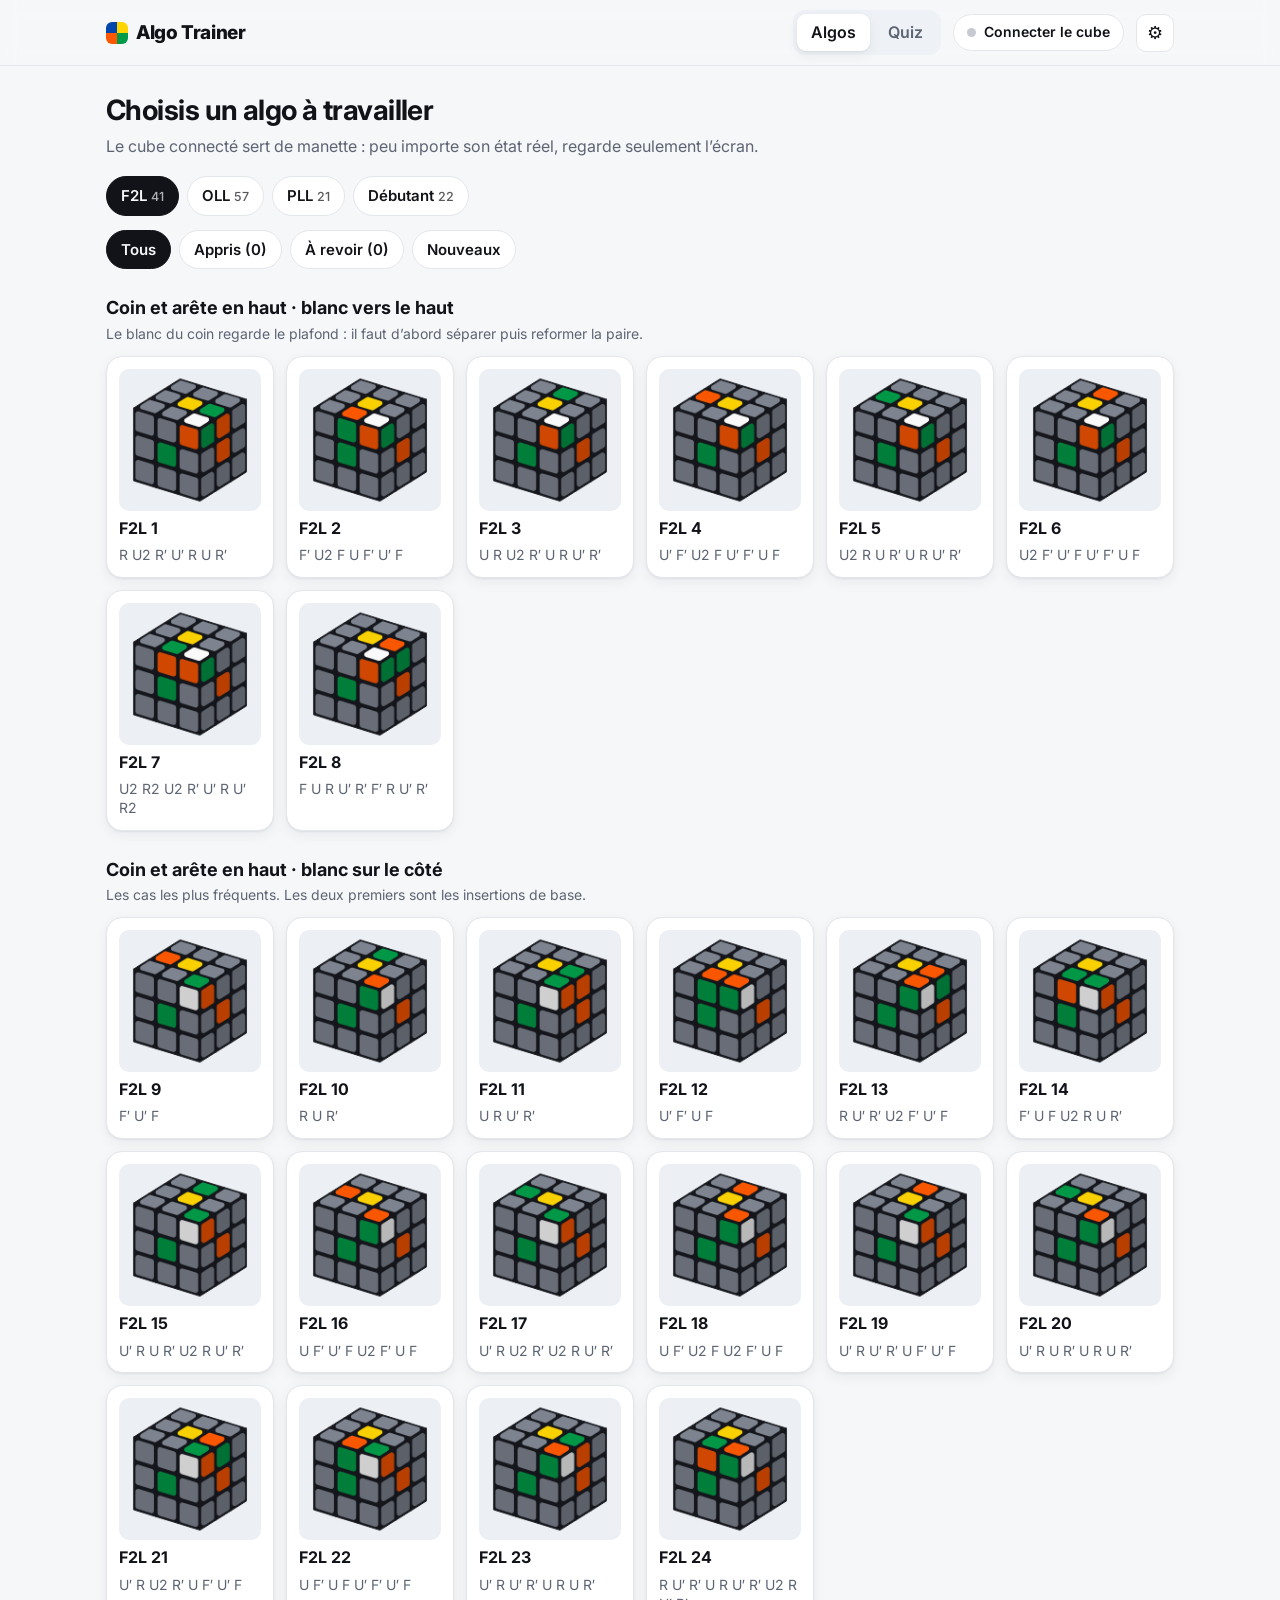
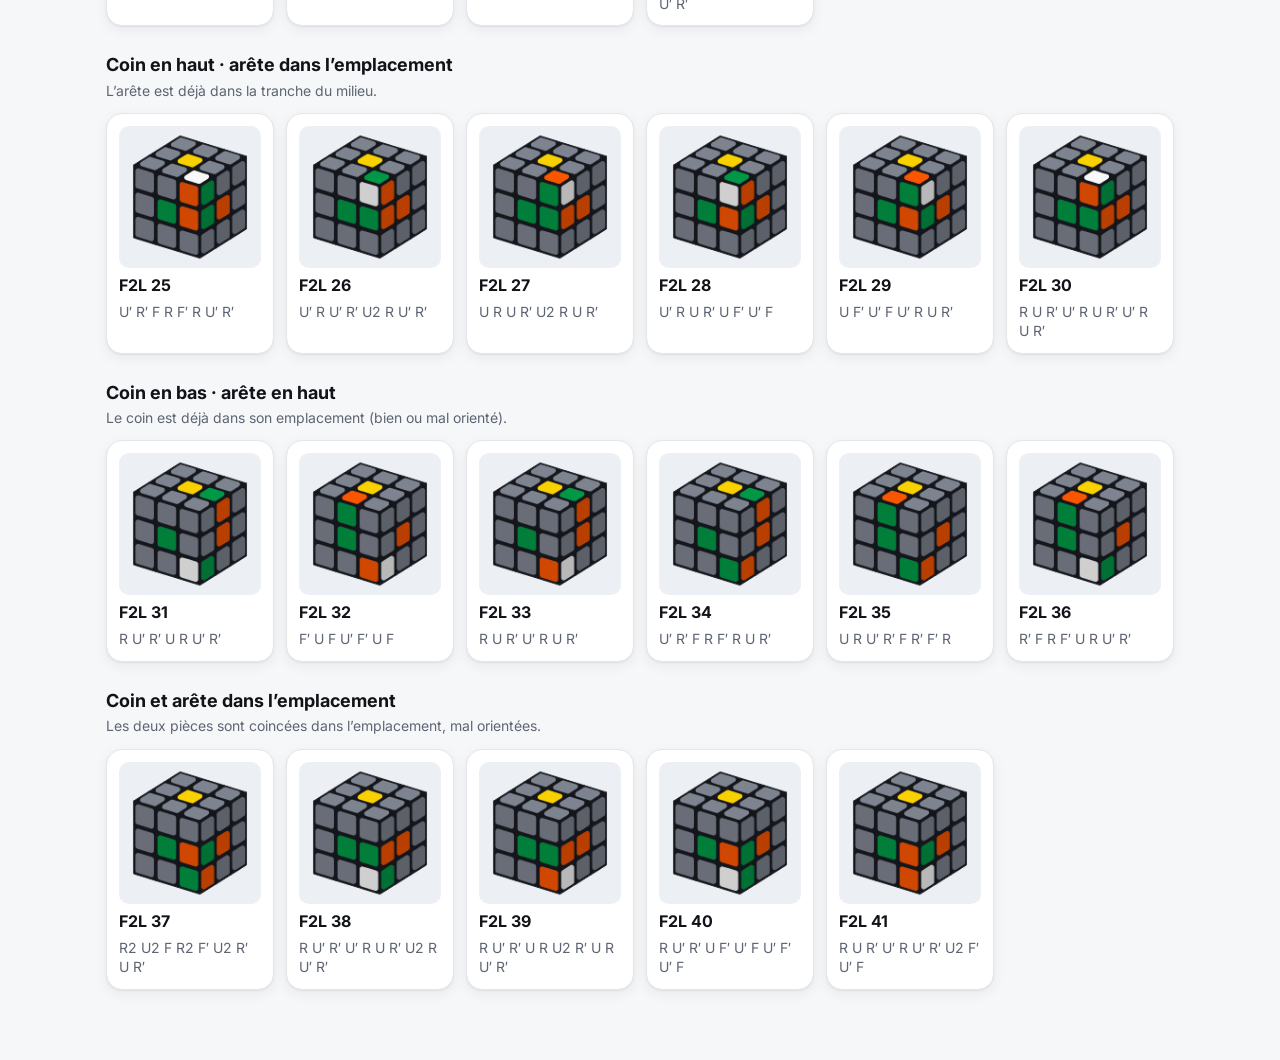
==== trainer/index.html @ cc466686 "Ajout de l'Algo Trainer (entraînement avec le cube connecté) Nouvelle appli dans trainer/ : cube con" ====
<!DOCTYPE html>
<html lang="fr">
<head>
<meta charset="utf-8">
<meta name="viewport" content="width=device-width, initial-scale=1">
<title>Algo Trainer</title>
<link rel="icon" href="favicon.svg" type="image/svg+xml">
<link rel="preconnect" href="https://fonts.googleapis.com">
<link href="https://fonts.googleapis.com/css2?family=Inter:wght@400;500;600;700;800&display=swap" rel="stylesheet">
<style>
:root{
  --bg:#f6f7f9; --card:#ffffff; --ink:#111318; --mute:#5d6472; --line:#e3e6eb;
  --accent:#2563eb; --accent-ink:#ffffff; --ok:#16a34a; --ok-bg:#dcfce7; --warn:#d97706; --warn-bg:#fef3c7; --bad:#dc2626; --bad-bg:#fee2e2;
  --tok:#eef1f5; --stage:#eceff3; --gray:#c5cad3; --shadow:0 1px 2px rgba(16,24,40,.06),0 4px 14px rgba(16,24,40,.06);
}
@media (prefers-color-scheme: dark){:root{
  --bg:#0f1115; --card:#181b21; --ink:#f2f4f7; --mute:#9aa3b2; --line:#2a2f38;
  --accent:#3b82f6; --ok:#22c55e; --ok-bg:#12301d; --warn:#f59e0b; --warn-bg:#33270b; --bad:#ef4444; --bad-bg:#3a1414;
  --tok:#232832; --stage:#14171c; --gray:#4b515c; --shadow:none;
}}
*{box-sizing:border-box}
html,body{margin:0;height:100%}
body{background:var(--bg);color:var(--ink);font:16px/1.45 Inter,system-ui,-apple-system,Segoe UI,Roboto,sans-serif;-webkit-font-smoothing:antialiased}
button{font:inherit;color:inherit;cursor:pointer}
.hidden{display:none!important}
/* ---------- header ---------- */
header{position:sticky;top:0;z-index:20;background:color-mix(in srgb,var(--bg) 88%,transparent);backdrop-filter:blur(10px);border-bottom:1px solid var(--line)}
.hbar{max-width:1100px;margin:0 auto;padding:10px 16px;display:flex;align-items:center;gap:12px}
.brand{font-weight:800;font-size:19px;letter-spacing:-.02em;margin-right:auto;display:flex;align-items:center;gap:8px}
.brand i{width:22px;height:22px;border-radius:6px;background:conic-gradient(#FFD500 0 25%,#009B48 0 50%,#FF5800 0 75%,#0046AD 0);display:inline-block}
.nav{display:flex;gap:4px;background:var(--tok);padding:4px;border-radius:12px}
.nav button{border:0;background:none;padding:7px 14px;border-radius:9px;font-weight:600;color:var(--mute)}
.nav button.on{background:var(--card);color:var(--ink);box-shadow:var(--shadow)}
.bt{border:1px solid var(--line);background:var(--card);border-radius:999px;padding:7px 13px;font-weight:600;font-size:14px;display:flex;align-items:center;gap:8px;white-space:nowrap}
.bt .dot{width:9px;height:9px;border-radius:50%;background:var(--gray)}
.bt.on .dot{background:var(--ok);box-shadow:0 0 0 3px var(--ok-bg)}
.icon{border:1px solid var(--line);background:var(--card);border-radius:10px;width:38px;height:38px;display:grid;place-items:center;font-size:18px}
@media (max-width:640px){.bt .lbl{display:none}.brand span{display:none}}
main{max-width:1100px;margin:0 auto;padding:18px 16px 60px}
/* ---------- library ---------- */
h1{font-size:28px;letter-spacing:-.02em;margin:6px 0 4px}
.sub{color:var(--mute);margin:0 0 18px}
.row{display:flex;flex-wrap:wrap;gap:8px;align-items:center;margin-bottom:14px}
.chip{border:1px solid var(--line);background:var(--card);padding:8px 14px;border-radius:999px;font-weight:600;font-size:15px}
.chip.on{background:var(--ink);color:var(--bg);border-color:var(--ink)}
.chip small{font-weight:500;opacity:.7;margin-left:4px}
.sep{flex:1}
.sec{margin:26px 0 10px}
.sec h2{font-size:18px;margin:0 0 2px}
.sec p{margin:0;color:var(--mute);font-size:14px}
.grid{display:grid;grid-template-columns:repeat(auto-fill,minmax(168px,1fr));gap:12px;margin-top:12px}
.card{background:var(--card);border:1px solid var(--line);border-radius:16px;padding:12px;text-align:left;display:flex;flex-direction:column;gap:6px;box-shadow:var(--shadow);transition:transform .08s}
.card:hover{transform:translateY(-2px)}
.card canvas{width:100%;aspect-ratio:1;display:block;border-radius:10px;background:var(--stage)}
.card .t{display:flex;align-items:center;justify-content:space-between;gap:6px;font-weight:700}
.card .a{font-size:14px;color:var(--mute);line-height:1.35}
.pill{font-size:12px;font-weight:700;padding:2px 8px;border-radius:999px;white-space:nowrap}
.pill.learned{background:var(--ok-bg);color:var(--ok)}
.pill.review{background:var(--warn-bg);color:var(--warn)}
/* ---------- trainer ---------- */
.trainer{display:flex;flex-direction:column;min-height:calc(100vh - 60px);max-width:980px;margin:0 auto;padding:10px 16px 18px}
.tbar{display:flex;align-items:center;gap:10px;flex-wrap:wrap}
.back{border:0;background:none;font-weight:600;color:var(--accent);padding:6px 0}
.ttitle{font-size:22px;font-weight:800;letter-spacing:-.02em;margin-right:auto}
.seg{display:flex;background:var(--tok);padding:4px;border-radius:12px}
.seg button{border:0;background:none;padding:8px 14px;border-radius:9px;font-weight:600;color:var(--mute)}
.seg button.on{background:var(--card);color:var(--ink);box-shadow:var(--shadow)}
.stage{position:relative;flex:1;min-height:46vh;margin:10px 0;border-radius:20px;background:var(--stage);overflow:hidden}
#cv{position:absolute;inset:0;width:100%;height:100%;touch-action:none;cursor:grab}
.flash{position:absolute;inset:0;pointer-events:none;border-radius:20px;opacity:0;transition:opacity .25s}
.flash.bad{background:radial-gradient(circle,transparent 40%,rgba(220,38,38,.35));opacity:1}
.flash.ok{background:radial-gradient(circle,transparent 40%,rgba(22,163,74,.35));opacity:1}
.banner{position:absolute;left:50%;top:16px;transform:translateX(-50%);background:var(--card);border:1px solid var(--line);box-shadow:var(--shadow);border-radius:999px;padding:8px 16px;font-weight:700;white-space:nowrap;font-size:15px}
.banner.ok{background:var(--ok);color:#fff;border-color:transparent}
.banner.bad{background:var(--bad);color:#fff;border-color:transparent}
.hint{position:absolute;left:14px;bottom:12px;color:var(--mute);font-size:13px}
.timer{position:absolute;right:16px;bottom:12px;font-variant-numeric:tabular-nums;font-weight:700;font-size:20px;color:var(--mute)}
.algbox{background:var(--card);border:1px solid var(--line);border-radius:18px;padding:16px;box-shadow:var(--shadow)}
.alg{display:flex;flex-wrap:wrap;gap:8px;min-height:52px;align-items:center}
.tok{font-size:clamp(22px,4.4vw,32px);font-weight:700;padding:4px 12px;border-radius:10px;background:var(--tok);min-width:46px;text-align:center;font-variant-numeric:tabular-nums}
.tok.done{background:transparent;color:var(--mute);opacity:.45}
.tok.cur{background:var(--accent);color:var(--accent-ink)}
.tok.fix{background:var(--bad);color:#fff}
.tok.rot{background:transparent;border:2px dashed var(--accent);color:var(--accent)}
.tok.rot.done{border-color:var(--line)}
.masked{display:flex;align-items:center;gap:12px;color:var(--mute);font-weight:600}
.masked .dots{font-size:30px;letter-spacing:6px}
.info{display:flex;flex-wrap:wrap;gap:10px 20px;align-items:center;margin-top:12px;color:var(--mute);font-size:15px}
.errs{display:flex;gap:5px;align-items:center}
.errs i{width:14px;height:14px;border-radius:50%;background:var(--tok);border:2px solid var(--line)}
.errs i.on{background:var(--bad);border-color:var(--bad)}
.msg{font-weight:600;color:var(--ink)}
.msg.bad{color:var(--bad)}
.rothelp{font-size:14px;color:var(--mute);margin-top:8px}
.actions{display:flex;flex-wrap:wrap;gap:10px;margin-top:12px}
.btn{border:1px solid var(--line);background:var(--card);border-radius:12px;padding:11px 16px;font-weight:600;font-size:15px}
.btn.primary{background:var(--accent);border-color:var(--accent);color:#fff}
.btn.good{background:var(--ok-bg);border-color:transparent;color:var(--ok)}
.btn.warn{background:var(--warn-bg);border-color:transparent;color:var(--warn)}
.pad{display:grid;grid-template-columns:repeat(6,1fr);gap:6px;margin-top:12px}
.pad button{border:1px solid var(--line);background:var(--card);border-radius:10px;padding:10px 0;font-weight:700;font-size:17px}
.pad button:active{background:var(--tok)}
/* ---------- quiz ---------- */
.panel{background:var(--card);border:1px solid var(--line);border-radius:18px;padding:20px;box-shadow:var(--shadow);margin-bottom:16px}
.panel h3{margin:0 0 6px}
.stats{display:flex;gap:12px;flex-wrap:wrap;margin:12px 0}
.stat{background:var(--tok);border-radius:14px;padding:12px 16px;min-width:120px}
.stat b{display:block;font-size:26px}
.stat span{color:var(--mute);font-size:13px}
.qscore{font-weight:700;color:var(--mute)}
/* ---------- settings / toast ---------- */
.sheet{position:fixed;inset:0;background:rgba(0,0,0,.35);z-index:40;display:flex;align-items:flex-start;justify-content:flex-end;padding:64px 16px}
.sheet .box{background:var(--card);border-radius:18px;padding:18px;width:min(360px,100%);box-shadow:0 20px 60px rgba(0,0,0,.25)}
.opt{display:flex;gap:12px;align-items:flex-start;padding:10px 0;border-bottom:1px solid var(--line)}
.opt:last-child{border-bottom:0}
.opt input{width:20px;height:20px;margin-top:2px;accent-color:var(--accent)}
.opt small{display:block;color:var(--mute)}
.toast{position:fixed;left:50%;bottom:22px;transform:translateX(-50%) translateY(20px);background:var(--ink);color:var(--bg);padding:11px 18px;border-radius:12px;font-weight:600;opacity:0;transition:.25s;z-index:60;max-width:92vw;text-align:center}
.toast.on{opacity:1;transform:translateX(-50%)}
@media (max-width:520px){.hint{display:none}}
.empty{text-align:center;color:var(--mute);padding:30px 10px}
</style>
</head>
<body>
<header><div class="hbar">
  <div class="brand"><i></i><span>Algo Trainer</span></div>
  <div class="nav"><button data-go="lib" class="on">Algos</button><button data-go="quiz">Quiz</button></div>
  <button class="bt" id="btBtn"><span class="dot"></span><span class="lbl" id="btLbl">Connecter le cube</span></button>
  <button class="icon" id="setBtn" title="Réglages">⚙</button>
</div></header>

<main id="vLib"></main>

<section id="vTrain" class="trainer hidden">
  <div class="tbar">
    <button class="back" id="tBack">← Retour</button>
    <div class="ttitle" id="tName"></div>
    <div class="seg" id="modeSeg"><button data-m="guided" class="on">Guidé</button><button data-m="memory">Mémoire</button></div>
    <span class="qscore hidden" id="qScore"></span>
  </div>
  <div class="stage">
    <canvas id="cv"></canvas>
    <div class="flash" id="flash"></div>
    <div class="banner hidden" id="banner"></div>
    <div class="hint" id="hint">Fais tourner ton cube · glisse pour changer la vue</div>
    <div class="timer" id="timer">0,0 s</div>
  </div>
  <div class="algbox">
    <div class="alg" id="alg"></div>
    <div class="rothelp hidden" id="rotHelp"></div>
    <div class="info">
      <span class="errs" id="errs"></span>
      <span class="msg" id="msg"></span>
    </div>
    <div class="actions" id="actions"></div>
    <div class="pad hidden" id="pad"></div>
  </div>
</section>

<div class="sheet hidden" id="sheet"><div class="box">
  <h3 style="margin:0 0 6px">Réglages</h3>
  <label class="opt"><input type="checkbox" id="oLoop"><div>Enchaîner à l’infini<small>Après une réussite, le cube revient tout seul à la position de départ.</small></div></label>
  <label class="opt"><input type="checkbox" id="oPad"><div>Pavé de mouvements à l’écran<small>Pour s’entraîner sans le cube connecté (ou au clavier : U R F D L B, Maj = sens inverse).</small></div></label>
  <label class="opt"><input type="checkbox" id="oMask"><div>Mettre en évidence les pièces utiles<small>Les autres pièces sont grisées.</small></div></label>
  <label class="opt"><input type="checkbox" id="oNoF"><div>Éviter F (pivoter le cube)<small>Remplace les F/B par une rotation ⟲y′ quand c’est plus simple.</small></div></label>
  <div class="actions"><button class="btn" id="sheetClose">Fermer</button></div>
</div></div>
<div class="toast" id="toast"></div>

<script>
(function (G) {
  const FACES = ['U', 'R', 'F', 'D', 'L', 'B'];
  const NORMALS = { U: [0, 1, 0], D: [0, -1, 0], R: [1, 0, 0], L: [-1, 0, 0], F: [0, 0, 1], B: [0, 0, -1] };
  const dot = (a, b) => a[0] * b[0] + a[1] * b[1] + a[2] * b[2];
  const cross = (a, b) => [a[1] * b[2] - a[2] * b[1], a[2] * b[0] - a[0] * b[2], a[0] * b[1] - a[1] * b[0]];
  const key = (p, n) => p.join(',') + '|' + n.join(',');
  const fix0 = (v) => v.map((x) => x + 0);
  function rotCW(v, a) { const d = dot(a, v), c = cross(a, v); return fix0([d * a[0] - c[0], d * a[1] - c[1], d * a[2] - c[2]]); }

  const STICKERS = [], INDEX = new Map();
  for (const f of FACES) {
    const n = NORMALS[f];
    for (let x = -1; x <= 1; x++) for (let y = -1; y <= 1; y++) for (let z = -1; z <= 1; z++) {
      const p = [x, y, z]; if (dot(p, n) !== 1) continue;
      INDEX.set(key(p, n), STICKERS.length); STICKERS.push({ pos: p, normal: n, face: f });
    }
  }
  const sIdx = (p, n) => INDEX.get(key(p, n));
  const PERM = {};
  for (const f of FACES) for (const q of [1, 3]) {
    const n = NORMALS[f];
    PERM[f + q] = STICKERS.map((s, i) => {
      if (dot(s.pos, n) !== 1) return i;
      let p = s.pos, nn = s.normal;
      for (let t = 0; t < q; t++) { p = rotCW(p, n); nn = rotCW(nn, n); }
      return INDEX.get(key(p, nn));
    });
  }
  const solved = () => STICKERS.map((s) => s.face);
  function turn(st, f, q) { // q : 1 = horaire, 2, 3 = anti-horaire
    q = ((q % 4) + 4) % 4; if (!q) return st;
    if (q === 2) return turn(turn(st, f, 1), f, 1);
    const P = PERM[f + q], out = new Array(54);
    for (let i = 0; i < 54; i++) out[P[i]] = st[i];
    return out;
  }
  const isSolved = (st) => st.every((c, i) => c === STICKERS[i].face);

  // ---- pièces ----
  const POS = [];
  for (let x = -1; x <= 1; x++) for (let y = -1; y <= 1; y++) for (let z = -1; z <= 1; z++) {
    const nz = (x !== 0) + (y !== 0) + (z !== 0); if (nz >= 2) POS.push([x, y, z]);
  }
  const POS_ST = new Map(POS.map((p) => [p.join(), STICKERS.map((s, i) => [s, i]).filter(([s]) => s.pos.join() === p.join()).map(([, i]) => i)]));
  const posSt = (p) => POS_ST.get(p.join());
  function homeOf(cols) { const p = [0, 0, 0]; for (const c of cols) { const n = NORMALS[c]; p[0] += n[0]; p[1] += n[1]; p[2] += n[2]; } return p; }
  function findPiece(st, cols) {
    const want = [...cols].sort().join('');
    for (const p of POS) { const idx = posSt(p); if (idx.length === cols.length && idx.map((i) => st[i]).sort().join('') === want) return p; }
    return null;
  }
  const pieceSolved = (st, cols) => posSt(homeOf(cols)).every((i) => st[i] === STICKERS[i].face);
  const piecePlaced = (st, cols) => { const p = findPiece(st, cols); return p && p.join() === homeOf(cols).join(); };
  const colorAt = (st, p, n) => st[sIdx(p, n)];

  // ---- conversion d'un algo (avec rotations, tranches, doubles couches) en quarts de tour ----
  const RING = ['F', 'R', 'B', 'L'];
  const ROT = {
    x: [['U', 'F'], ['F', 'D'], ['D', 'B'], ['B', 'U']],
    y: [['L', 'F'], ['F', 'R'], ['R', 'B'], ['B', 'L']],
    z: [['R', 'U'], ['U', 'L'], ['L', 'D'], ['D', 'R']],
  };
  function rotate(frame, axis, amt) {
    for (let t = 0; t < ((amt % 4) + 4) % 4; t++) {
      const old = { ...frame };
      for (const [dst, src] of ROT[axis]) frame[dst] = old[src];
    }
  }
  const WIDE = { r: ['L', 'x', 1], l: ['R', 'x', -1], u: ['D', 'y', 1], d: ['U', 'y', -1], f: ['B', 'z', 1], b: ['F', 'z', -1] };
  const SLICE = { M: [['R', 1], ['L', -1], 'x', -1], E: [['U', 1], ['D', -1], 'y', -1], S: [['F', -1], ['B', 1], 'z', 1] };
  const splitAlg = (alg) => alg.replace(/[()]/g, ' ').trim().split(/\s+/).filter(Boolean);
  function parseTok(t) {
    const m = t.match(/^([URFDLBMESxyzurfdlb])(w?)(2?)('?)(2?)$/);
    if (!m) throw new Error('Mouvement inconnu : ' + t);
    let b = m[1]; if (m[2]) b = b.toLowerCase();
    let amt = (m[3] || m[5]) ? 2 : 1; if (m[4]) amt = -amt;
    return { b, amt };
  }
  // Renvoie [{tok, chunks:[{U:1,...}]}] ; k = nombre de rotations y de départ (vue).
  function convert(alg, k = 0) {
    const frame = { U: 'U', D: 'D', F: 'F', B: 'B', R: 'R', L: 'L' };
    rotate(frame, 'y', k);
    return splitAlg(alg).map((tok) => {
      const { b, amt } = parseTok(tok);
      const chunks = [];
      const q = (a) => ((a % 4) + 4) % 4;
      if ('URFDLB'.includes(b)) chunks.push({ [frame[b]]: q(amt) });
      else if ('xyz'.includes(b)) rotate(frame, b, amt);
      else if (WIDE[b]) { const [f, ax, s] = WIDE[b]; chunks.push({ [frame[f]]: q(amt) }); rotate(frame, ax, s * amt); }
      else if (SLICE[b]) { const [[f1, s1], [f2, s2], ax, s] = SLICE[b]; chunks.push({ [frame[f1]]: q(s1 * amt), [frame[f2]]: q(s2 * amt) }); rotate(frame, ax, s * amt); }
      return { tok, chunks };
    });
  }
  function applyChunks(st, conv) {
    for (const t of conv) for (const ch of t.chunks) for (const f in ch) st = turn(st, f, ch[f]);
    return st;
  }
  const applyAlg = (st, alg, k = 0) => applyChunks(st, convert(alg, k));
  const qCount = (conv) => conv.reduce((a, t) => a + t.chunks.reduce((b, ch) => b + Object.values(ch).reduce((c, v) => c + (v === 2 ? 2 : 1), 0), 0), 0);
  const U_PRE = ['', 'U', 'U2', "U'"];

  // ---- suivi des mouvements de l'utilisateur ----
  class Tracker {
    constructor(conv) {
      this.conv = conv; this.pending = [];
      conv.forEach((t, i) => t.chunks.forEach((ch) => this.pending.push({ need: { ...ch }, tok: i })));
      this.fix = 0;
    }
    get done() { return this.pending.length === 0; }
    // index du premier token pas encore terminé
    get cur() { const p = this.pending.find((c) => !c.fix); return p ? p.tok : this.conv.length; }
    next() { const c = this.pending[0]; if (!c) return null; const f = Object.keys(c.need)[0]; return f + (c.need[f] === 3 ? "'" : c.need[f] === 2 ? '2' : ''); }
    move(f, d) { // d : 1 ou -1 ; renvoie true si attendu
      const c = this.pending[0];
      if (c && c.need[f] !== undefined) {
        const r = ((c.need[f] - d) % 4 + 4) % 4;
        if (r) c.need[f] = r; else delete c.need[f];
        if (!Object.keys(c.need).length) { this.pending.shift(); if (c.fix) this.fix--; }
        return true;
      }
      this.pending.unshift({ need: { [f]: ((-d % 4) + 4) % 4 }, tok: -1, fix: true });
      this.fix++;
      return false;
    }
  }

  // ---- méthodes de résolution ----
  let DATA = null, ITEMS = {};
  const CROSS = ['F', 'R', 'B', 'L'].map((c) => ['D', c]);
  const CORNERS = RING.map((f, i) => ['D', f, RING[(i + 1) % 4]]);
  const MIDS = RING.map((f, i) => [f, RING[(i + 1) % 4]]);
  const crossOK = (st) => CROSS.every((e) => pieceSolved(st, e));
  const slotOK = (st, i) => pieceSolved(st, CORNERS[i]) && pieceSolved(st, MIDS[i]);
  const f2lOK = (st) => crossOK(st) && [0, 1, 2, 3].every((i) => slotOK(st, i));
  const topEdgesOriented = (st) => RING.every((f) => { const n = NORMALS[f]; return colorAt(st, [n[0], 1, n[2]], [0, 1, 0]) === 'U'; });
  const topYellow = (st) => STICKERS.every((s, i) => s.face !== 'U' || st[i] === 'U');
  const TOPC = RING.map((f, i) => ['U', f, RING[(i + 1) % 4]]);
  const withAUF = (st, fn) => [0, 1, 2, 3].some((a) => fn(turn(st, 'U', a)));
  const cornersPermuted = (st) => withAUF(st, (s) => TOPC.every((c) => piecePlaced(s, c)));
  // vue k telle que l'emplacement avant-droit soit en (x, z)
  function viewForFR(x, z) {
    for (let k = 0; k < 4; k++) { const f = NORMALS[RING[k]], r = NORMALS[RING[(k + 1) % 4]]; if (f[0] + r[0] === x && f[2] + r[2] === z) return k; }
    return 0;
  }
  const NAME = { U: 'jaune', D: 'blanc', F: 'vert', B: 'bleu', R: 'orange', L: 'rouge' };
  const pname = (cols) => cols.map((c) => NAME[c]).join('-');

  // Croix : IDA* arête par arête
  const M18 = []; for (const f of FACES) for (const t of ['', '2', "'"]) M18.push(f + t);
  const P18 = M18.map((m) => { const q = m.endsWith('2') ? 2 : m.endsWith("'") ? 3 : 1; return STICKERS.map((_, i) => { let j = i; for (let t = 0; t < (q === 3 ? 1 : q); t++) j = PERM[m[0] + (q === 3 ? 3 : 1)][j]; return j; }); });
  const DIST = new Map();
  function distTable(h) {
    if (DIST.has(h)) return DIST.get(h);
    const d = new Array(54).fill(99); d[h] = 0; let fr = [h];
    while (fr.length) { const nx = []; for (const i of fr) for (const P of P18) if (d[P[i]] === 99) { d[P[i]] = d[i] + 1; nx.push(P[i]); } fr = nx; }
    DIST.set(h, d); return d;
  }
  function crossSearch(st, targets) {
    const homes = targets.map((t) => sIdx(homeOf(t), NORMALS.D));
    const tabs = homes.map(distTable);
    const start = targets.map((t) => posSt(findPiece(st, t)).find((i) => st[i] === 'D'));
    const h = (cur) => Math.max(...cur.map((v, i) => tabs[i][v]));
    const path = [];
    const dfs = (cur, g, bound, last) => {
      const f = g + h(cur); if (f > bound) return f;
      if (cur.every((v, i) => v === homes[i])) return true;
      let min = 99;
      for (let m = 0; m < 18; m++) {
        if (M18[m][0] === last) continue;
        path.push(M18[m]);
        const r = dfs(cur.map((v) => P18[m][v]), g + 1, bound, M18[m][0]);
        if (r === true) return true;
        path.pop(); if (r < min) min = r;
      }
      return min;
    };
    let bound = h(start);
    for (let it = 0; it < 14; it++) { const r = dfs(start, 0, bound, null); if (r === true) return path.join(' '); bound = r; }
    return null;
  }

  // Construit une étape à partir d'un algo
  function mkStep(stage, title, detail, alg, k, id, extra = {}) {
    const conv = convert(alg, k);
    return { stage, title, detail, alg, view: k, id: id || null, conv, pre: '', main: alg, ...extra, n: qCount(conv) };
  }
  function algsOf(ids, withAlts = true) {
    const out = [];
    for (const id of ids) { const it = ITEMS[id]; if (!it) continue; out.push({ id, alg: it.alg }); if (withAlts) for (const a of it.alts || []) out.push({ id, alg: a }); }
    return out;
  }
  const CACHE = new Map();
  function convC(alg, k) { const kk = k + '|' + alg; if (!CACHE.has(kk)) CACHE.set(kk, convert(alg, k)); return CACHE.get(kk); }
  // Cherche le meilleur cas : vue k parmi views, pré-rotation U, algo parmi cands.
  function findCase(st, cands, views, goal) {
    let best = null;
    for (const k of views) for (const pre of U_PRE) {
      const s0 = pre ? turn(st, 'U', pre === 'U' ? 1 : pre === 'U2' ? 2 : 3) : st;
      for (const c of cands) {
        const conv = convC(c.alg, k);
        const s1 = applyChunks(s0, conv);
        if (!goal(s1)) continue;
        const cost = qCount(conv) + (pre ? 1 : 0);
        if (!best || cost < best.cost) best = { ...c, k, pre, cost, after: s1 };
      }
    }
    return best;
  }
  // Recherche en plusieurs algos (étapes avec répétitions)
  function chainCase(st, cands, goal, depth) {
    for (let d = 1; d <= depth; d++) {
      const path = [];
      const dfs = (s, left) => {
        for (const pre of U_PRE) {
          const s0 = pre ? applyAlg(s, pre) : s;
          for (const c of cands) {
            const s1 = applyChunks(s0, convC(c.alg, 0));
            path.push({ ...c, pre, k: 0, after: s1 });
            if (left === 1 ? goal(s1) : dfs(s1, left - 1)) return true;
            path.pop();
          }
        }
        return false;
      };
      if (dfs(st, d)) return path;
    }
    return null;
  }
  const withPre = (c) => (c.pre ? c.pre + ' ' : '') + c.alg;
  const holdTxt = (k) => `vert devant`.replace('vert', NAME[RING[k]]);

  function planCross(P) {
    for (let n = 0; n < 4; n++) {
      const done = CROSS.filter((e) => pieceSolved(P.st, e));
      const todo = CROSS.filter((e) => !pieceSolved(P.st, e));
      if (!todo.length) return;
      let best = null;
      for (const e of todo) { const s = crossSearch(P.st, [...done, e]); if (s !== null && (!best || s.split(' ').length < best.s.split(' ').length)) best = { e, s }; }
      if (!best) throw new Error('croix');
      P.add(mkStep(0, `Croix · arête ${pname(best.e)}`, `Amène l’arête ${pname(best.e)} en bas, sous le centre ${NAME[best.e[1]]}, blanc vers le bas.`, best.s, 0, null, { sub: `Arête ${pname(best.e)}`, kind: 'cross' }));
    }
  }
  function planBegCorners(P) {
    for (let n = 0; n < 10; n++) {
      const todo = [0, 1, 2, 3].filter((i) => !pieceSolved(P.st, CORNERS[i]));
      if (!todo.length) return;
      const solvedC = [0, 1, 2, 3].filter((i) => pieceSolved(P.st, CORNERS[i]));
      let best = null;
      for (const i of todo) {
        const h = homeOf(CORNERS[i]), k = viewForFR(h[0], h[2]);
        const r = findCase(P.st, algsOf(['b2-1', 'b2-2', 'b2-3', 'b2-4', 'b2-5'], false), [k],
          (s) => crossOK(s) && pieceSolved(s, CORNERS[i]) && solvedC.every((j) => pieceSolved(s, CORNERS[j])));
        if (r && (!best || r.cost < best.cost)) best = { ...r, i };
      }
      if (best) { P.add(mkStep(1, `Coin ${pname(CORNERS[best.i])}`, `Tiens le cube ${holdTxt(best.k)}. ${best.pre ? 'Tourne d’abord le dessus (' + best.pre + ') pour amener le coin au-dessus de sa place, puis applique' : 'Applique'} l’algo.`, withPre(best), best.k, best.id, { sub: `Coin ${pname(CORNERS[best.i])}`, kind: 'case', pre: best.pre, main: best.alg })); continue; }
      // coin coincé en bas au mauvais endroit : on le remonte
      const i = todo.find((j) => findPiece(P.st, CORNERS[j])[1] === -1);
      const p = findPiece(P.st, CORNERS[i]);
      P.add(mkStep(1, `Sortir le coin ${pname(CORNERS[i])}`, 'Ce coin est coincé en bas au mauvais endroit : le « sexy move » le remonte.', "R U R' U'", viewForFR(p[0], p[2]), 'b2-6', { sub: `Coin ${pname(CORNERS[i])}`, kind: 'extract' }));
    }
    throw new Error('coins');
  }
  function planMiddle(P) {
    for (let n = 0; n < 10; n++) {
      const todo = [0, 1, 2, 3].filter((i) => !pieceSolved(P.st, MIDS[i]));
      if (!todo.length) return;
      const solvedM = [0, 1, 2, 3].filter((i) => pieceSolved(P.st, MIDS[i]));
      const base = (s) => crossOK(s) && CORNERS.every((c) => pieceSolved(s, c)) && solvedM.every((j) => pieceSolved(s, MIDS[j]));
      let best = null;
      for (const i of todo) {
        const k = viewForFR(...[homeOf(MIDS[i])[0], homeOf(MIDS[i])[2]]);
        const r = findCase(P.st, algsOf(['b3-1', 'b3-2', 'b3-3'], false), [k, (k + 1) % 4], (s) => base(s) && pieceSolved(s, MIDS[i]));
        if (r && (!best || r.cost < best.cost)) best = { ...r, i };
      }
      if (best) { P.add(mkStep(2, `Arête ${pname(MIDS[best.i])}`, `Tiens le cube ${holdTxt(best.k)}.${best.pre ? ' Tourne d’abord le dessus (' + best.pre + ').' : ''}`, withPre(best), best.k, best.id, { sub: `Arête ${pname(MIDS[best.i])}`, kind: 'case', pre: best.pre, main: best.alg })); continue; }
      const i = todo.find((j) => findPiece(P.st, MIDS[j])[1] === 0);
      const p = findPiece(P.st, MIDS[i]);
      P.add(mkStep(2, `Sortir l’arête ${pname(MIDS[i])}`, 'Cette arête est coincée dans la mauvaise case : on la remonte avec l’algo de droite.', "U R U' R' U' F' U F", viewForFR(p[0], p[2]), 'b3-1', { sub: `Arête ${pname(MIDS[i])}`, kind: 'extract' }));
    }
    throw new Error('couronne');
  }
  function planOne(P, stage, ids, goal, label, withAlts = true) {
    if (goal(P.st)) return;
    const r = findCase(P.st, algsOf(ids, withAlts), [0], goal);
    if (!r) throw new Error(label);
    P.add(mkStep(stage, `${label} · ${ITEMS[r.id].name}`, r.pre ? `Tourne d’abord le dessus (${r.pre}) pour retrouver l’image, puis applique l’algo.` : 'Applique l’algo, cube tenu vert devant.', withPre(r), 0, r.id, { sub: label, kind: 'case', pre: r.pre, main: r.alg }));
  }
  function planChain(P, stage, ids, goal, label, depth) {
    if (goal(P.st)) return;
    const path = chainCase(P.st, algsOf(ids, false), goal, depth);
    if (!path) throw new Error(label);
    path.forEach((c, j) => P.add(mkStep(stage, `${label} · ${ITEMS[c.id].name}${path.length > 1 ? ` (${j + 1}/${path.length})` : ''}`, c.pre ? `Tourne d’abord le dessus (${c.pre}), puis applique l’algo.` : 'Applique l’algo, cube tenu vert devant.', withPre(c), 0, c.id, { sub: label, kind: 'case', pre: c.pre, main: c.alg })));
  }
  function planAUF(P, stage) {
    for (let a = 1; a < 4; a++) if (isSolved(turn(P.st, 'U', a))) { P.add(mkStep(stage, 'Dernier alignement', 'Tourne le dessus pour finir le cube.', U_PRE[a], 0, null, { sub: 'Alignement final', kind: 'auf' })); return; }
  }
  function planF2L(P) {
    for (let n = 0; n < 12; n++) {
      if (!crossOK(P.st)) throw new Error('f2l');
      const todo = [0, 1, 2, 3].filter((i) => !slotOK(P.st, i));
      if (!todo.length) return;
      const ok = [0, 1, 2, 3].filter((i) => slotOK(P.st, i));
      let best = null;
      for (const i of todo) {
        const h = homeOf(CORNERS[i]), k = viewForFR(h[0], h[2]);
        const r = findCase(P.st, algsOf(DATA.f2l.flatMap((s) => s.items.filter((it) => !it.redo).map((it) => it.id))), [k],
          (s) => crossOK(s) && slotOK(s, i) && ok.every((j) => slotOK(s, j)));
        if (r && (!best || r.cost < best.cost)) best = { ...r, i };
      }
      if (best) { P.add(mkStep(1, `Paire ${pname(MIDS[best.i])} · ${ITEMS[best.id].name}`, `Tiens le cube ${holdTxt(best.k)} : l’emplacement devant-droite est celui de la paire.${best.pre ? ' Tourne d’abord le dessus (' + best.pre + ').' : ''}`, withPre(best), best.k, best.id, { sub: `Paire ${pname(MIDS[best.i])}`, kind: 'case', pre: best.pre, main: best.alg })); continue; }
      // une pièce de paire est coincée dans un autre emplacement : on la sort
      let slot = null, pair = null;
      for (const i of todo) {
        pair = i;
        for (const p of [findPiece(P.st, CORNERS[i]), findPiece(P.st, MIDS[i])]) {
          if (p[1] <= 0) { const s = viewForFR(p[0], p[2]); if (!ok.includes([0, 1, 2, 3].find((j) => viewForFR(homeOf(CORNERS[j])[0], homeOf(CORNERS[j])[2]) === s))) { slot = s; break; } }
        }
        if (slot !== null) break;
      }
      if (slot === null) throw new Error('f2l bloqué');
      P.add(mkStep(1, 'Sortir une pièce coincée', 'Une pièce de la paire est coincée dans un autre emplacement : R U R′ la remonte.', "R U R'", slot, null, { sub: `Paire ${pname(MIDS[pair])}`, kind: 'extractF2L' }));
    }
    throw new Error('f2l');
  }

  const METHODS = {
    beg: { name: 'DÉBUTANT', keys: ['cross', 'corners', 'middle', 'ycross', 'yface', 'ycorn', 'yedge'], stages: ['Croix blanche', 'Coins blancs', '2e couronne', 'Croix jaune', 'Face jaune', 'Placer les coins', 'Placer les arêtes'],
      plan(P) {
        planCross(P); planBegCorners(P); planMiddle(P);
        planOne(P, 3, ['b4-1', 'b4-2', 'b4-3'], (s) => f2lOK(s) && topEdgesOriented(s), 'Croix jaune', false);
        planChain(P, 4, ['b5-1', 'b5-2'], (s) => f2lOK(s) && topYellow(s), 'Face jaune', 3);
        planChain(P, 5, ['b6-1'], (s) => f2lOK(s) && topYellow(s) && cornersPermuted(s), 'Coins jaunes', 2);
        planChain(P, 6, ['b7-1', 'b7-2'], (s) => withAUF(s, isSolved), 'Arêtes jaunes', 2);
        planAUF(P, 6);
      } },
    cfop2: { name: 'CFOP 2-LOOK', keys: ['cross', 'f2l', 'oll1', 'oll2', 'pll1', 'pll2'], stages: ['Croix', 'F2L', 'OLL 1/2', 'OLL 2/2', 'PLL 1/2', 'PLL 2/2'],
      plan(P) {
        planCross(P); planF2L(P);
        planOne(P, 2, ['b4-1', 'b4-2', 'b4-3'], (s) => f2lOK(s) && topEdgesOriented(s), 'Croix jaune', false);
        planOne(P, 3, ['o21', 'o22', 'o23', 'o24', 'o25', 'o26', 'o27'], (s) => f2lOK(s) && topYellow(s), 'Coins jaunes');
        planOne(P, 4, ['pT', 'pY'], (s) => f2lOK(s) && topYellow(s) && cornersPermuted(s), 'Coins du haut');
        planOne(P, 5, ['pUa', 'pUb', 'pH', 'pZ'], (s) => withAUF(s, isSolved), 'Arêtes du haut');
        planAUF(P, 5);
      } },
    cfop: { name: 'CFOP COMPLET', keys: ['cross', 'f2l', 'oll', 'pll'], stages: ['Croix', 'F2L', 'OLL', 'PLL'],
      plan(P) {
        planCross(P); planF2L(P);
        planOne(P, 2, DATA.oll.flatMap((s) => s.items.map((i) => i.id)), (s) => f2lOK(s) && topYellow(s), 'OLL');
        planOne(P, 3, DATA.pll.flatMap((s) => s.items.map((i) => i.id)), (s) => withAUF(s, isSolved), 'PLL');
        planAUF(P, 3);
      } },
  };
  function plan(st, method) {
    const P = { st: st.slice(), steps: [], add(step) { this.st = applyChunks(this.st, step.conv); step.after = this.st; this.steps.push(step); } };
    METHODS[method].plan(P);
    if (!isSolved(P.st)) throw new Error('plan incomplet');
    return P.steps;
  }

  // ---- validation d'un état saisi ----
  function validate(st) {
    const cnt = {}; for (const c of st) cnt[c] = (cnt[c] || 0) + 1;
    for (const f of FACES) if (cnt[f] !== 9) return `Il faut 9 cases ${NAME[f]} (il y en a ${cnt[f] || 0}).`;
    const opp = { U: 'D', D: 'U', F: 'B', B: 'F', R: 'L', L: 'R' };
    const seen = new Set();
    const corners = POS.filter((p) => p.every((v) => v)), edges = POS.filter((p) => p.filter((v) => v).length === 2);
    for (const p of POS) {
      const cols = posSt(p).map((i) => st[i]);
      for (let a = 0; a < cols.length; a++) for (let b = a + 1; b < cols.length; b++) if (cols[a] === cols[b] || opp[cols[a]] === cols[b]) return `Une pièce a des couleurs impossibles (${cols.map((c) => NAME[c]).join(', ')}).`;
      const id = cols.slice().sort().join(''); if (seen.has(id)) return 'La même pièce apparaît deux fois.'; seen.add(id);
    }
    let flips = 0;
    for (const p of edges) {
      const idx = posSt(p);
      const ref = idx.find((i) => STICKERS[i].normal[1] !== 0) ?? idx.find((i) => STICKERS[i].normal[2] !== 0);
      const cols = idx.map((i) => st[i]); const ud = cols.some((c) => c === 'U' || c === 'D');
      if (!(ud ? (st[ref] === 'U' || st[ref] === 'D') : (st[ref] === 'F' || st[ref] === 'B'))) flips++;
    }
    if (flips % 2) return 'Une arête est retournée : impossible sur un vrai cube.';
    let tw = 0;
    for (const p of corners) {
      const idx = posSt(p); const ud = idx.find((i) => st[i] === 'U' || st[i] === 'D'); const ref = idx.find((i) => STICKERS[i].normal[1] !== 0);
      if (ud !== ref) tw += dot(cross(STICKERS[ref].normal, STICKERS[ud].normal), p) < 0 ? 1 : 2;
    }
    if (tw % 3) return 'Un coin est tourné : impossible sur un vrai cube.';
    const hk = (q) => posSt(q).map((i) => STICKERS[i].face).sort().join('');
    const perm = (list) => list.map((p) => { const id = posSt(p).map((i) => st[i]).sort().join(''); return list.findIndex((q) => hk(q) === id); });
    const par = (a) => { let n = 0; const v = []; for (let i = 0; i < a.length; i++) { if (v[i]) continue; let j = i, l = 0; while (!v[j]) { v[j] = 1; j = a[j]; l++; } n += l - 1; } return n % 2; };
    if (par(perm(corners)) !== par(perm(edges))) return 'Deux pièces sont échangées : impossible sur un vrai cube.';
    return null;
  }

  // ---- cube Bluetooth (notation officielle : blanc en haut, vert devant) ----
  const NATIVE = { U: 'D', D: 'U', R: 'L', L: 'R', F: 'F', B: 'B' };
  function nativeFaceletPos(face, k) {
    const r = Math.floor(k / 3), c = k % 3;
    switch (face) {
      case 'U': return [[c - 1, 1, r - 1], [0, 1, 0]]; case 'R': return [[1, 1 - r, 1 - c], [1, 0, 0]];
      case 'F': return [[c - 1, 1 - r, 1], [0, 0, 1]]; case 'D': return [[c - 1, -1, 1 - r], [0, -1, 0]];
      case 'L': return [[-1, 1 - r, c - 1], [-1, 0, 0]]; case 'B': return [[1 - c, 1 - r, -1], [0, 0, -1]];
    }
  }
  const z2 = (v) => fix0([-v[0], -v[1], v[2]]);
  function fromNative(facelets) {
    const st = new Array(54);
    'URFDLB'.split('').forEach((f, fi) => { for (let k = 0; k < 9; k++) { const [p, n] = nativeFaceletPos(f, k); st[sIdx(z2(p), z2(n))] = NATIVE[facelets[fi * 9 + k]]; } });
    return st;
  }
  const nativeMove = (m) => ({ f: NATIVE[m[0]], d: m.endsWith("'") ? -1 : 1 });
  const nativeAlg = (alg) => splitAlg(alg).map((t) => NATIVE[t[0]] + t.slice(1)).join(' ');

  const SUFFIX = '-b5a3-f393-e0a9-e50e24dcca9e', SERVICE = '6e400001' + SUFFIX;
  const AXIS_PERM = [5, 2, 0, 3, 1, 4], FACE_PERM = [0, 1, 2, 5, 8, 7, 6, 3], FACE_OFFSET = [0, 0, 6, 2, 0, 0];
  class SmartCube {
    constructor(h) { this.h = h; this.device = null; this.w = null; }
    get connected() { return !!(this.device && this.device.gatt.connected); }
    async connect() {
      if (!navigator.bluetooth) throw new Error('nobt');
      this.device = await navigator.bluetooth.requestDevice({ filters: [{ namePrefix: 'Rubiks' }, { namePrefix: 'GoCube' }], optionalServices: [SERVICE] });
      this.device.addEventListener('gattserverdisconnected', () => this.h.disconnected && this.h.disconnected());
      const svc = await (await this.device.gatt.connect()).getPrimaryService(SERVICE);
      this.w = await svc.getCharacteristic('6e400002' + SUFFIX);
      const r = await svc.getCharacteristic('6e400003' + SUFFIX);
      await r.startNotifications();
      r.addEventListener('characteristicvaluechanged', (e) => this.parse(e.target.value));
      this.h.connected && this.h.connected(this.device.name);
      await this.send(0x33); setTimeout(() => this.send(0x32).catch(() => {}), 800);
    }
    disconnect() { if (this.connected) this.device.gatt.disconnect(); }
    async send(c) { if (this.w) await this.w.writeValue(new Uint8Array([c]).buffer); }
    parse(v) {
      if (v.byteLength < 4 || v.getUint8(0) !== 0x2a || v.getUint8(v.byteLength - 2) !== 0x0d || v.getUint8(v.byteLength - 1) !== 0x0a) return;
      const type = v.getUint8(2), len = v.byteLength - 6;
      if (type === 1) for (let i = 0; i < len; i += 2) { const b = v.getUint8(3 + i); this.h.move && this.h.move('URFDLB'[AXIS_PERM[b >> 1]] + (b & 1 ? "'" : '')); }
      else if (type === 2) {
        const f = [];
        for (let a = 0; a < 6; a++) { const ax = AXIS_PERM[a] * 9; f[ax + 4] = 'BFUDRL'[v.getUint8(3 + a * 9)]; for (let i = 0; i < 8; i++) f[ax + FACE_PERM[(i + FACE_OFFSET[a]) % 8]] = 'BFUDRL'[v.getUint8(3 + a * 9 + i + 1)]; }
        this.h.state && this.h.state(f.join(''));
      } else if (type === 5) this.h.battery && this.h.battery(v.getUint8(3));
    }
  }

  G.LIVE = {
    ITEMS_REF: () => ITEMS,
    FACES, NORMALS, STICKERS, RING, NAME, sIdx, solved, turn, isSolved, applyAlg, convert, applyChunks, Tracker, plan, METHODS, validate,
    fromNative, nativeMove, nativeAlg, SmartCube, posSt, POS,
    init(data, items) { DATA = data; ITEMS = items; },
  };
})(typeof window !== 'undefined' ? window : globalThis);

</script>
<script>
// ===== Cube engine (shared by tests and app) =====
const AX = { x: 0, y: 1, z: 2 };
const MOVES = {
  R: ['x', c => c === 1, -1], L: ['x', c => c === -1, 1], M: ['x', c => c === 0, 1],
  r: ['x', c => c >= 0, -1], l: ['x', c => c <= 0, 1], x: ['x', () => true, -1],
  U: ['y', c => c === 1, -1], D: ['y', c => c === -1, 1], E: ['y', c => c === 0, 1],
  u: ['y', c => c >= 0, -1], d: ['y', c => c <= 0, 1], y: ['y', () => true, -1],
  F: ['z', c => c === 1, -1], B: ['z', c => c === -1, 1], S: ['z', c => c === 0, -1],
  f: ['z', c => c >= 0, -1], b: ['z', c => c <= 0, 1], z: ['z', () => true, -1],
};
function parseMove(tok) {
  const m = tok.match(/^([URFDLBMESxyzurfdlb])(w?)(2?)('?)(2?)$/);
  if (!m) throw new Error('Bad move ' + tok);
  let f = m[1];
  if (m[2]) f = f.toLowerCase();
  const [axis, layer, sign] = MOVES[f];
  const dbl = m[3] || m[5];
  const prime = !!m[4];
  const q = sign * (dbl ? 2 : 1) * (prime ? -1 : 1);
  return { tok, axis, layer, q };
}
function parseAlg(s) {
  return s.replace(/[()]/g, ' ').trim().split(/\s+/).filter(Boolean).map(parseMove);
}
function invertTok(t) {
  if (t.endsWith("2'")) return t.slice(0, -1);
  if (t.endsWith('2')) return t + "'";
  if (t.endsWith("'")) return t.slice(0, -1);
  return t + "'";
}
function invertAlg(s) {
  return s.replace(/[()]/g, ' ').trim().split(/\s+/).filter(Boolean).reverse().map(invertTok).join(' ');
}
function rotMat(axis, q) {
  const a = ((q % 4) + 4) % 4;
  const c = [1, 0, -1, 0][a], s = [0, 1, 0, -1][a];
  if (axis === 'x') return [1, 0, 0, 0, c, -s, 0, s, c];
  if (axis === 'y') return [c, 0, s, 0, 1, 0, -s, 0, c];
  return [c, -s, 0, s, c, 0, 0, 0, 1];
}
function mulMV(m, v) {
  return [m[0] * v[0] + m[1] * v[1] + m[2] * v[2], m[3] * v[0] + m[4] * v[1] + m[5] * v[2], m[6] * v[0] + m[7] * v[1] + m[8] * v[2]];
}
function mulMM(a, b) {
  const r = new Array(9);
  for (let i = 0; i < 3; i++) for (let j = 0; j < 3; j++) {
    r[i * 3 + j] = a[i * 3] * b[j] + a[i * 3 + 1] * b[3 + j] + a[i * 3 + 2] * b[6 + j];
  }
  return r;
}
const ID = [1, 0, 0, 0, 1, 0, 0, 0, 1];
function newCube() {
  const cs = [];
  for (let x = -1; x <= 1; x++) for (let y = -1; y <= 1; y++) for (let z = -1; z <= 1; z++) {
    if (x === 0 && y === 0 && z === 0) continue;
    cs.push({ home: [x, y, z], pos: [x, y, z], rot: ID.slice() });
  }
  return cs;
}
function cloneCube(c) { return c.map(p => ({ home: p.home, pos: p.pos.slice(), rot: p.rot.slice() })); }
function applyMove(cube, mv) {
  const m = rotMat(mv.axis, mv.q), i = AX[mv.axis];
  for (const p of cube) if (mv.layer(p.pos[i])) { p.pos = mulMV(m, p.pos); p.rot = mulMM(m, p.rot); }
}
function applyAlg(cube, s) { for (const mv of parseAlg(s)) applyMove(cube, mv); return cube; }
const FACE_N = { U: [0, 1, 0], D: [0, -1, 0], R: [1, 0, 0], L: [-1, 0, 0], F: [0, 0, 1], B: [0, 0, -1] };
function faceOfNormal(n) {
  for (const k in FACE_N) { const v = FACE_N[k]; if (v[0] === n[0] && v[1] === n[1] && v[2] === n[2]) return k; }
}
// which original face color sits at world position p facing world normal N
function stickerAt(cube, p, N) {
  for (const c of cube) {
    if (c.pos[0] === p[0] && c.pos[1] === p[1] && c.pos[2] === p[2]) {
      for (const k in FACE_N) {
        const w = mulMV(c.rot, FACE_N[k]);
        if (w[0] === N[0] && w[1] === N[1] && w[2] === N[2]) return { face: k, cubie: c };
      }
    }
  }
  return null;
}
// rotate whole cube so centers are home (for algs that end with a rotation)
function normalize(cube) {
  const rots = ['', 'x', 'x2', "x'", 'y', 'y2', "y'", 'z', "z'"];
  const cands = [];
  for (const a of rots) for (const b of ['', 'y', 'y2', "y'"]) cands.push((a + ' ' + b).trim());
  for (const r of cands) {
    const c = cloneCube(cube); if (r) applyAlg(c, r);
    const ok = c.filter(p => Math.abs(p.home[0]) + Math.abs(p.home[1]) + Math.abs(p.home[2]) === 1)
      .every(p => p.pos.join() === p.home.join());
    if (ok) return c;
  }
  throw new Error('normalize failed');
}
const isHome = p => p.pos.join() === p.home.join() && (Math.abs(p.home[0]) + Math.abs(p.home[1]) + Math.abs(p.home[2]) === 1 || p.rot.join() === ID.join());

// ===== Réécriture d'un algo pour éviter F et B, en pivotant le cube (y / y′) =====
const NOF = (() => {
  // une rotation y′ (sens anti-horaire vu du dessus) : la face avant passe à droite
  const ONE = { F: 'R', R: 'B', B: 'L', L: 'F', U: 'U', D: 'D' };
  const mapFace = (f, k) => { for (let i = 0; i < k; i++) f = ONE[f]; return f; };
  const SLICE_LIKE = { M: 'L', E: 'D', S: 'F' }, ROT_LIKE = { x: 'R', y: 'U', z: 'F' };
  const SLICE_OF = { L: 'M', R: "M'", D: 'E', U: "E'", F: 'S', B: "S'" };
  const ROT_OF = { R: 'x', L: "x'", U: 'y', D: "y'", F: 'z', B: "z'" };
  const inv = (t) => (t.endsWith("'") ? t.slice(0, -1) : t + "'");
  function parse(tok) {
    const m = tok.match(/^([URFDLBMESxyzurfdlb])(w?)(2?)('?)(2?)$/);
    if (!m) throw new Error('bad ' + tok);
    let b = m[1], kind, like;
    if (m[2] || 'urfdlb'.includes(b)) { kind = 'wide'; like = b.toUpperCase(); }
    else if ('URFDLB'.includes(b)) { kind = 'face'; like = b; }
    else if (SLICE_LIKE[b]) { kind = 'slice'; like = SLICE_LIKE[b]; }
    else { kind = 'rot'; like = ROT_LIKE[b]; }
    return { kind, like, dbl: !!(m[3] || m[5]), prime: !!m[4] };
  }
  function render(p, like) {
    let base = p.kind === 'face' ? like : p.kind === 'wide' ? like.toLowerCase() : p.kind === 'slice' ? SLICE_OF[like] : ROT_OF[like];
    if (p.dbl) return base.replace("'", '') + '2';
    return p.prime ? inv(base) : base;
  }
  // coût (difficulté) d'un mouvement tel qu'exécuté
  const FACE_COST = { R: 1, U: 1, L: 1.4, D: 1.7, F: 3.5, B: 4.5 };
  const WIDE_COST = { R: 1.2, U: 2.2, L: 1.6, D: 2.4, F: 3.5, B: 4.5 };
  const SLICE_COST = { L: 1.5, R: 1.5, U: 2.6, D: 2.6, F: 3.6, B: 3.6 };
  const cost = (p, like) => (p.kind === 'face' ? FACE_COST : p.kind === 'wide' ? WIDE_COST : p.kind === 'slice' ? SLICE_COST : { R: 0.6, L: 0.6, U: 0.6, D: 0.6, F: 0.8, B: 0.8 })[like] * (p.dbl ? 1.15 : 1);
  const ROT_TOK = [null, "y'", 'y2', 'y'], ROT_COST = [0, 2.2, 3.2, 2.2];
  // fusionne les mouvements identiques qui se suivent (U2 U -> U')
  function merge(seq) {
    const out = [];
    const q = (t) => (t.endsWith("2'") || t.endsWith('2') ? 2 : t.endsWith("'") ? 3 : 1);
    for (const t of seq) {
      const prev = out[out.length - 1], L = t.replace(/[2']/g, '');
      if (prev && prev.replace(/[2']/g, '') === L && /^[URFDLBy]$/.test(L)) {
        const n = (q(prev) + q(t)) % 4; out.pop();
        if (n) out.push(L + ['', '', '2', "'"][n]);
      } else out.push(t);
    }
    return out;
  }
  // k = nombre de rotations y′ déjà faites. Programmation dynamique sur k.
  function convert(alg) {
    const toks = alg.replace(/[()]/g, ' ').trim().split(/\s+/).filter(Boolean);
    if (!toks.length) return alg;
    const ps = toks.map(parse);
    let best = [{ c: 0, seq: [] }, null, null, null];
    for (const p of ps) {
      const nb = [null, null, null, null];
      for (let k = 0; k < 4; k++) {
        if (!best[k]) continue;
        for (let k2 = 0; k2 < 4; k2++) {
          const d = (k2 - k + 4) % 4;
          const like = mapFace(p.like, k2);
          const c = best[k].c + ROT_COST[d] + cost(p, like);
          if (!nb[k2] || c < nb[k2].c - 1e-9) nb[k2] = { c, seq: [...best[k].seq, ...(d ? [ROT_TOK[d]] : []), render(p, like)] };
        }
      }
      best = nb;
    }
    const fin = best.filter(Boolean).sort((a, b) => a.c - b.c)[0];
    const orig = ps.reduce((a, p) => a + cost(p, p.like), 0);
    // on ne garde la version pivotée que si elle est nettement plus simple
    return merge(fin.c < orig - 2 ? fin.seq : toks).join(' ');
  }
  return { convert };
})();


const DATA = {"beg":[{"title":"1 · Croix blanche","desc":"Place les 4 arêtes blanches autour du centre blanc (en bas), en alignant leur 2e couleur avec le centre de la face. Ici : l'arête blanc-vert va en DF.","items":[{"id":"b1-1","name":"Blanc vers le haut","alg":"F2","alts":[],"note":"L'arête est au-dessus de sa face : un demi-tour suffit.","mask":"cross"},{"id":"b1-2","name":"Blanc vers l’avant","alg":"U' R' F R","alts":[],"note":"Arête en haut, blanc tourné vers toi.","mask":"cross"},{"id":"b1-3","name":"Dans la tranche, à droite","alg":"F","alts":[],"note":"Arête entre F et R, blanc à droite.","mask":"cross"},{"id":"b1-4","name":"Dans la tranche, à gauche","alg":"F'","alts":[],"note":"Arête entre F et L, blanc à gauche.","mask":"cross"},{"id":"b1-5","name":"En bas mais retournée","alg":"F' D R' D'","alts":[],"note":"Arête en place, couleurs inversées.","mask":"cross"}]},{"title":"2 · Coins blancs","desc":"Place le coin blanc au-dessus de son emplacement (ici devant-droite), puis insère-le. Astuce : R U R′ U′ répété finit toujours par le placer.","items":[{"id":"b2-1","name":"Blanc à droite","alg":"R U R'","alts":[],"note":"","mask":"dlayer"},{"id":"b2-2","name":"Blanc devant","alg":"F' U' F","alts":[],"note":"","mask":"dlayer"},{"id":"b2-3","name":"Blanc vers le haut","alg":"R U2 R' U' R U R'","alts":[],"note":"On le retourne puis on l’insère.","mask":"dlayer"},{"id":"b2-4","name":"Coin en bas, blanc à droite","alg":"R U R' U' R U R'","alts":[],"note":"Coin coincé dans son emplacement.","mask":"dlayer"},{"id":"b2-5","name":"Coin en bas, blanc devant","alg":"R U' R' U R U' R'","alts":[],"note":"","mask":"dlayer"},{"id":"b2-6","name":"Le « sexy move »","alg":"R U R' U'","alts":[],"note":"Le mouvement de base à répéter.","mask":"dlayer"}]},{"title":"3 · Deuxième couronne","desc":"Trouve une arête sans jaune en haut, aligne-la avec son centre, puis envoie-la à droite ou à gauche.","items":[{"id":"b3-1","name":"Vers la droite","alg":"U R U' R' U' F' U F","alts":[],"note":"Arête devant, à envoyer en FR.","mask":"layer2"},{"id":"b3-2","name":"Vers la gauche","alg":"U' L' U L U F U' F'","alts":[],"note":"Arête devant, à envoyer en FL.","mask":"layer2"},{"id":"b3-3","name":"Arête retournée en place","alg":"U R U' R' U' F' U F U2 U R U' R' U' F' U F","alts":[],"note":"On la sort puis on la remet dans le bon sens.","mask":"layer2"}]},{"title":"4 · Croix jaune","desc":"Ne regarde que le jaune sur la face du haut. Tiens le cube comme montré.","items":[{"id":"b4-1","name":"Ligne → croix","alg":"F R U R' U' F'","alts":[],"note":"Ligne horizontale devant toi.","mask":"oll"},{"id":"b4-2","name":"L → croix","alg":"f R U R' U' f'","alts":[],"note":"Le L pointe vers l’arrière-gauche.","mask":"oll"},{"id":"b4-3","name":"Point → croix","alg":"F R U R' U' F' f R U R' U' f'","alts":[],"note":"Aucune arête jaune en haut.","mask":"oll"}]},{"title":"5 · Face jaune","desc":"Oriente les coins jaunes. Repère le « poisson ».","items":[{"id":"b5-1","name":"Sune","alg":"R U R' U R U2 R'","alts":[],"note":"Un coin jaune en haut, devant-gauche.","mask":"oll"},{"id":"b5-2","name":"Anti-Sune","alg":"R U2 R' U' R U' R'","alts":[],"note":"Un coin jaune en haut, derrière-droite.","mask":"oll"}]},{"title":"6 · Placer les coins","desc":"Garde le coin bien placé derrière à gauche puis fais tourner les 3 autres.","items":[{"id":"b6-1","name":"Cycle de coins","alg":"R' F R' B2 R F' R' B2 R2","alts":[],"note":"Perm A : 3 coins tournent.","mask":"pll"}]},{"title":"7 · Placer les arêtes","desc":"Dernière étape : la face pleine (si tu en as une) se met derrière.","items":[{"id":"b7-1","name":"Arêtes sens horaire","alg":"R2 U R U R' U' R' U' R' U R'","alts":[],"note":"Perm Ub.","mask":"pll"},{"id":"b7-2","name":"Arêtes sens anti-horaire","alg":"R U' R U R U R U' R' U' R2","alts":[],"note":"Perm Ua.","mask":"pll"}]}],"f2l":[{"title":"Coin et arête en haut · blanc vers le haut","desc":"Le blanc du coin regarde le plafond : il faut d’abord séparer puis reformer la paire.","items":[{"id":"f1","name":"F2L 1","alg":"R U2 R' U' R U R'","alts":["U2 R U R' U' R U R' U2 R U' R'","U2 R U' R' U' R U2 R' U' R U R'"],"note":"Coin : blanc en haut","mask":"f2l","star":false},{"id":"f2","name":"F2L 2","alg":"F' U2 F U F' U' F","alts":[],"note":"Coin : blanc en haut","mask":"f2l","star":false},{"id":"f3","name":"F2L 3","alg":"U R U2 R' U R U' R'","alts":["R U' R' U R U' R' U R U R'"],"note":"Coin : blanc en haut","mask":"f2l","star":false},{"id":"f4","name":"F2L 4","alg":"U' F' U2 F U' F' U F","alts":[],"note":"Coin : blanc en haut","mask":"f2l","star":false},{"id":"f5","name":"F2L 5","alg":"U2 R U R' U R U' R'","alts":["R U' R' U2 R U R'","U' R U R' U2 R U2 R' U R U' R'"],"note":"Coin : blanc en haut","mask":"f2l","star":false},{"id":"f6","name":"F2L 6","alg":"U2 F' U' F U' F' U F","alts":["F' U F U2 F' U' F"],"note":"Coin : blanc en haut","mask":"f2l","star":false},{"id":"f7","name":"F2L 7","alg":"U2 R2 U2 R' U' R U' R2","alts":["U R U' R' U' R U' R' U R U' R'","R U R' U2 R U R' U' R U R'"],"note":"Coin : blanc en haut","mask":"f2l","star":false},{"id":"f8","name":"F2L 8","alg":"F U R U' R' F' R U' R'","alts":["U R U2 R' U' R U' R' U F' U' F"],"note":"Coin : blanc en haut","mask":"f2l","star":false}]},{"title":"Coin et arête en haut · blanc sur le côté","desc":"Les cas les plus fréquents. Les deux premiers sont les insertions de base.","items":[{"id":"f9","name":"F2L 9","alg":"F' U' F","alts":[],"note":"Coin : blanc devant","mask":"f2l","star":true},{"id":"f10","name":"F2L 10","alg":"R U R'","alts":[],"note":"Coin : blanc à droite","mask":"f2l","star":true},{"id":"f11","name":"F2L 11","alg":"U R U' R'","alts":["U R U' R' F R' F' R U R U' R'"],"note":"Coin : blanc devant","mask":"f2l","star":false},{"id":"f12","name":"F2L 12","alg":"U' F' U F","alts":[],"note":"Coin : blanc à droite","mask":"f2l","star":false},{"id":"f13","name":"F2L 13","alg":"R U' R' U2 F' U' F","alts":["U F U R U' R' F' R U R'"],"note":"Coin : blanc à droite","mask":"f2l","star":false},{"id":"f14","name":"F2L 14","alg":"F' U F U2 R U R'","alts":[],"note":"Coin : blanc devant","mask":"f2l","star":false},{"id":"f15","name":"F2L 15","alg":"U' R U R' U2 R U' R'","alts":[],"note":"Coin : blanc devant","mask":"f2l","star":false},{"id":"f16","name":"F2L 16","alg":"U F' U' F U2 F' U F","alts":[],"note":"Coin : blanc à droite","mask":"f2l","star":false},{"id":"f17","name":"F2L 17","alg":"U' R U2 R' U2 R U' R'","alts":["U2 R U' R' U2 R U R' U2 R U' R'"],"note":"Coin : blanc devant","mask":"f2l","star":false},{"id":"f18","name":"F2L 18","alg":"U F' U2 F U2 F' U F","alts":[],"note":"Coin : blanc à droite","mask":"f2l","star":false},{"id":"f19","name":"F2L 19","alg":"U' R U' R' U F' U' F","alts":["U2 F' U F U F' U' F","F R U R' U' F' R U' R'"],"note":"Coin : blanc devant","mask":"f2l","star":false},{"id":"f20","name":"F2L 20","alg":"U' R U R' U R U R'","alts":["U2 R U' R' U' R U R'","U F' U F U' R U R'"],"note":"Coin : blanc à droite","mask":"f2l","star":false},{"id":"f21","name":"F2L 21","alg":"U' R U2 R' U F' U' F","alts":[],"note":"Coin : blanc devant","mask":"f2l","star":false},{"id":"f22","name":"F2L 22","alg":"U F' U F U' F' U' F","alts":[],"note":"Coin : blanc devant","mask":"f2l","star":false},{"id":"f23","name":"F2L 23","alg":"U' R U' R' U R U R'","alts":[],"note":"Coin : blanc à droite","mask":"f2l","star":false},{"id":"f24","name":"F2L 24","alg":"R U' R' U R U' R' U2 R U' R'","alts":[],"note":"Coin : blanc à droite","mask":"f2l","star":false}]},{"title":"Coin en haut · arête dans l’emplacement","desc":"L’arête est déjà dans la tranche du milieu.","items":[{"id":"f25","name":"F2L 25","alg":"U' R' F R F' R U' R'","alts":[],"note":"Coin : blanc en haut","mask":"f2l","star":false},{"id":"f26","name":"F2L 26","alg":"U' R U' R' U2 R U' R'","alts":[],"note":"Coin : blanc devant","mask":"f2l","star":false},{"id":"f27","name":"F2L 27","alg":"U R U R' U2 R U R'","alts":["U F' U F U2 F' U F"],"note":"Coin : blanc à droite","mask":"f2l","star":false},{"id":"f28","name":"F2L 28","alg":"U' R U R' U F' U' F","alts":[],"note":"Coin : blanc devant","mask":"f2l","star":false},{"id":"f29","name":"F2L 29","alg":"U F' U' F U' R U R'","alts":[],"note":"Coin : blanc à droite","mask":"f2l","star":false},{"id":"f30","name":"F2L 30","alg":"R U R' U' R U R' U' R U R'","alts":["U R U' R' U R U' R' U R U' R'"],"note":"Coin : blanc en haut","mask":"f2l","star":false}]},{"title":"Coin en bas · arête en haut","desc":"Le coin est déjà dans son emplacement (bien ou mal orienté).","items":[{"id":"f31","name":"F2L 31","alg":"R U' R' U R U' R'","alts":["U' F U R U' R' F' R U' R' U R U' R'","U' R U' R' U' R U2 R' U2 R U' R'"],"note":"Coin : blanc devant","mask":"f2l","star":false},{"id":"f32","name":"F2L 32","alg":"F' U F U' F' U F","alts":["R U R' U' F R' F' R"],"note":"Coin : blanc à droite","mask":"f2l","star":false},{"id":"f33","name":"F2L 33","alg":"R U R' U' R U R'","alts":[],"note":"Coin : blanc à droite","mask":"f2l","star":false},{"id":"f34","name":"F2L 34","alg":"U' R' F R F' R U R'","alts":["U' F' U F U R U' R'"],"note":"Coin : blanc en bas","mask":"f2l","star":false},{"id":"f35","name":"F2L 35","alg":"U R U' R' F R' F' R","alts":["U R U' R' U' F' U F"],"note":"Coin : blanc en bas","mask":"f2l","star":false},{"id":"f36","name":"F2L 36","alg":"R' F R F' U R U' R'","alts":["F' U' F U F' U' F"],"note":"Coin : blanc devant","mask":"f2l","star":false}]},{"title":"Coin et arête dans l’emplacement","desc":"Les deux pièces sont coincées dans l’emplacement, mal orientées.","items":[{"id":"f37","name":"F2L 37","alg":"R2 U2 F R2 F' U2 R' U R'","alts":["R U' R' U F' U2 F U2 F' U F","R' F R F' R U' R' U R U' R' U2 R U' R'"],"note":"Coin : blanc en bas","mask":"f2l","star":false},{"id":"f38","name":"F2L 38","alg":"R U' R' U' R U R' U2 R U' R'","alts":["R U' R' U' R U R' U' R U2 R'","R U R' U' R U2 R' U' R U R'"],"note":"Coin : blanc devant","mask":"f2l","star":false},{"id":"f39","name":"F2L 39","alg":"R U' R' U R U2 R' U R U' R'","alts":["R U R' U2 R U' R' U R U R'","R U2 R U R' U R U2 R2"],"note":"Coin : blanc à droite","mask":"f2l","star":false},{"id":"f40","name":"F2L 40","alg":"R U' R' U F' U' F U' F' U' F","alts":["R U' R' F R U R' U' F' R U' R'"],"note":"Coin : blanc devant","mask":"f2l","star":false},{"id":"f41","name":"F2L 41","alg":"R U R' U' R U' R' U2 F' U' F","alts":[],"note":"Coin : blanc à droite","mask":"f2l","star":false}]},{"title":"Pièce coincée dans un autre emplacement","desc":"Le coin ou l’arête de ta paire est dans la 2e couronne (ou en bas), mais dans le mauvais emplacement. Ne tourne pas le cube : sors la pièce avec ces 3 coups, puis traite la paire normalement (les deux pièces seront en haut). Si une autre pièce de ta paire est juste au-dessus, tourne d’abord U pour l’éloigner.","items":[{"id":"fx1","name":"Arête coincée derrière-droite","alg":"R' U R","alts":[],"setup":"F' U F U' F' U2' F R' U' R","redo":true,"mask":"f2l","view":[-140,26],"note":"Sors-la vers le haut. Ton emplacement devant-droite n’est pas touché. (Vue tournée pour voir l’emplacement.)"},{"id":"fx2","name":"Arête coincée devant-gauche","alg":"L' U' L","alts":[],"setup":"R U' R' U R U2' R' U L' U L","redo":true,"mask":"f2l","view":[40,26],"note":"Sors-la vers le haut. Ton emplacement devant-droite n’est pas touché. (Vue tournée pour voir l’emplacement.)"},{"id":"fx3","name":"Arête coincée derrière-gauche","alg":"L U L'","alts":[],"setup":"R U R' U' R U2' R' U' L U' L'","redo":true,"mask":"f2l","view":[140,26],"note":"Sors-la vers le haut. Ton emplacement devant-droite n’est pas touché. (Vue tournée pour voir l’emplacement.)"},{"id":"fx4","name":"Coin coincé derrière-droite","alg":"R' U R","alts":[],"setup":"R U' R' U R U2' R' U' R' U' R","redo":true,"mask":"f2l","view":[-140,26],"note":"Sors-le vers le haut. Ton emplacement devant-droite n’est pas touché. (Vue tournée pour voir l’emplacement.)"},{"id":"fx5","name":"Coin coincé devant-gauche","alg":"L' U' L","alts":[],"setup":"R U' R' U R U2' R' L' U L","redo":true,"mask":"f2l","view":[40,26],"note":"Sors-le vers le haut. Ton emplacement devant-droite n’est pas touché. (Vue tournée pour voir l’emplacement.)"},{"id":"fx6","name":"Coin coincé derrière-gauche","alg":"L U L'","alts":[],"setup":"F' U F U' F' U2' F U' L U' L'","redo":true,"mask":"f2l","view":[140,26],"note":"Sors-le vers le haut. Ton emplacement devant-droite n’est pas touché. (Vue tournée pour voir l’emplacement.)"}]}],"oll":[{"title":"Croix déjà faite (OCLL)","desc":"Les arêtes sont orientées : il ne reste que les coins. Ce sont aussi les algos du 2-look OLL.","items":[{"id":"o21","name":"OLL 21","alg":"R U2 R' U' R U R' U' R U' R'","alts":[],"note":"2-look","mask":"oll","star":true},{"id":"o22","name":"OLL 22","alg":"R U2 R2 U' R2 U' R2 U2 R","alts":[],"note":"2-look","mask":"oll","star":true},{"id":"o23","name":"OLL 23","alg":"R2 D' R U2 R' D R U2 R","alts":[],"note":"2-look","mask":"oll","star":true},{"id":"o24","name":"OLL 24","alg":"r U R' U' r' F R F'","alts":[],"note":"2-look","mask":"oll","star":true},{"id":"o25","name":"OLL 25","alg":"F' r U R' U' r' F R","alts":[],"note":"2-look","mask":"oll","star":true},{"id":"o26","name":"OLL 26","alg":"R U2 R' U' R U' R'","alts":[],"note":"2-look","mask":"oll","star":true},{"id":"o27","name":"OLL 27","alg":"R U R' U R U2 R'","alts":[],"note":"2-look","mask":"oll","star":true}]},{"title":"Forme en L","desc":"Deux arêtes jaunes adjacentes.","items":[{"id":"o5","name":"OLL 5","alg":"r' U2 R U R' U r","alts":[],"note":"","mask":"oll","star":false},{"id":"o6","name":"OLL 6","alg":"r U2 R' U' R U' r'","alts":[],"note":"","mask":"oll","star":false},{"id":"o7","name":"OLL 7","alg":"r U R' U R U2 r'","alts":[],"note":"","mask":"oll","star":false},{"id":"o8","name":"OLL 8","alg":"l' U' L U' L' U2 l","alts":[],"note":"","mask":"oll","star":false},{"id":"o9","name":"OLL 9","alg":"R U R' U' R' F R2 U R' U' F'","alts":[],"note":"","mask":"oll","star":false},{"id":"o10","name":"OLL 10","alg":"R U R' U R' F R F' R U2 R'","alts":[],"note":"","mask":"oll","star":false},{"id":"o11","name":"OLL 11","alg":"r U R' U R' F R F' R U2 r'","alts":[],"note":"","mask":"oll","star":false},{"id":"o12","name":"OLL 12","alg":"M' R' U' R U' R' U2 R U' R r'","alts":[],"note":"","mask":"oll","star":false},{"id":"o28","name":"OLL 28","alg":"r U R' U' M U R U' R'","alts":[],"note":"","mask":"oll","star":false},{"id":"o29","name":"OLL 29","alg":"R U R' U' R U' R' F' U' F R U R'","alts":[],"note":"","mask":"oll","star":false},{"id":"o30","name":"OLL 30","alg":"F R' F R2 U' R' U' R U R' F2","alts":[],"note":"","mask":"oll","star":false},{"id":"o31","name":"OLL 31","alg":"R' U' F U R U' R' F' R","alts":[],"note":"","mask":"oll","star":false},{"id":"o32","name":"OLL 32","alg":"L U F' U' L' U L F L'","alts":[],"note":"","mask":"oll","star":false},{"id":"o35","name":"OLL 35","alg":"R U2 R2 F R F' R U2 R'","alts":[],"note":"","mask":"oll","star":false},{"id":"o36","name":"OLL 36","alg":"L' U' L U' L' U L U L F' L' F","alts":[],"note":"","mask":"oll","star":false},{"id":"o37","name":"OLL 37","alg":"F R' F' R U R U' R'","alts":[],"note":"","mask":"oll","star":false},{"id":"o38","name":"OLL 38","alg":"R U R' U R U' R' U' R' F R F'","alts":[],"note":"","mask":"oll","star":false},{"id":"o41","name":"OLL 41","alg":"R U R' U R U2 R' F R U R' U' F'","alts":[],"note":"","mask":"oll","star":false},{"id":"o42","name":"OLL 42","alg":"R' U' R U' R' U2 R F R U R' U' F'","alts":[],"note":"","mask":"oll","star":false},{"id":"o43","name":"OLL 43","alg":"F' U' L' U L F","alts":[],"note":"","mask":"oll","star":false},{"id":"o44","name":"OLL 44","alg":"F U R U' R' F'","alts":[],"note":"2-look","mask":"oll","star":true},{"id":"o47","name":"OLL 47","alg":"R' U' R' F R F' R' F R F' U R","alts":[],"note":"","mask":"oll","star":false},{"id":"o48","name":"OLL 48","alg":"F R U R' U' R U R' U' F'","alts":[],"note":"","mask":"oll","star":false},{"id":"o49","name":"OLL 49","alg":"r U' r2 U r2 U r2 U' r","alts":[],"note":"","mask":"oll","star":false},{"id":"o50","name":"OLL 50","alg":"r' U r2 U' r2 U' r2 U r'","alts":[],"note":"","mask":"oll","star":false},{"id":"o53","name":"OLL 53","alg":"l' U2 L U L' U' L U L' U l","alts":[],"note":"","mask":"oll","star":false},{"id":"o54","name":"OLL 54","alg":"r U2 R' U' R U R' U' R U' r'","alts":[],"note":"","mask":"oll","star":false}]},{"title":"Forme en ligne","desc":"Deux arêtes jaunes opposées.","items":[{"id":"o13","name":"OLL 13","alg":"F U R U' R2 F' R U R U' R'","alts":[],"note":"","mask":"oll","star":false},{"id":"o14","name":"OLL 14","alg":"R' F R U R' F' R F U' F'","alts":[],"note":"","mask":"oll","star":false},{"id":"o15","name":"OLL 15","alg":"l' U' l L' U' L U l' U l","alts":[],"note":"","mask":"oll","star":false},{"id":"o16","name":"OLL 16","alg":"r U r' R U R' U' r U' r'","alts":[],"note":"","mask":"oll","star":false},{"id":"o33","name":"OLL 33","alg":"R U R' U' R' F R F'","alts":[],"note":"","mask":"oll","star":false},{"id":"o34","name":"OLL 34","alg":"R U R2 U' R' F R U R U' F'","alts":[],"note":"","mask":"oll","star":false},{"id":"o39","name":"OLL 39","alg":"L F' L' U' L U F U' L'","alts":[],"note":"","mask":"oll","star":false},{"id":"o40","name":"OLL 40","alg":"R' F R U R' U' F' U R","alts":[],"note":"","mask":"oll","star":false},{"id":"o45","name":"OLL 45","alg":"F R U R' U' F'","alts":[],"note":"2-look","mask":"oll","star":true},{"id":"o46","name":"OLL 46","alg":"R' U' R' F R F' U R","alts":[],"note":"","mask":"oll","star":false},{"id":"o51","name":"OLL 51","alg":"F U R U' R' U R U' R' F'","alts":[],"note":"","mask":"oll","star":false},{"id":"o52","name":"OLL 52","alg":"R U R' U R U' B U' B' R'","alts":[],"note":"","mask":"oll","star":false},{"id":"o55","name":"OLL 55","alg":"R' F R U R U' R2 F' R2 U' R' U R U R'","alts":[],"note":"","mask":"oll","star":false},{"id":"o56","name":"OLL 56","alg":"r' U' r U' R' U R U' R' U R r' U r","alts":[],"note":"","mask":"oll","star":false},{"id":"o57","name":"OLL 57","alg":"R U R' U' M' U R U' r'","alts":[],"note":"","mask":"oll","star":false}]},{"title":"Point","desc":"Aucune arête jaune en haut.","items":[{"id":"o1","name":"OLL 1","alg":"R U2 R2 F R F' U2 R' F R F'","alts":[],"note":"","mask":"oll","star":false},{"id":"o2","name":"OLL 2","alg":"F R U R' U' F' f R U R' U' f'","alts":[],"note":"","mask":"oll","star":false},{"id":"o3","name":"OLL 3","alg":"f R U R' U' f' U' F R U R' U' F'","alts":[],"note":"","mask":"oll","star":false},{"id":"o4","name":"OLL 4","alg":"f R U R' U' f' U F R U R' U' F'","alts":[],"note":"","mask":"oll","star":false},{"id":"o17","name":"OLL 17","alg":"F R' F' R2 r' U R U' R' U' M'","alts":[],"note":"","mask":"oll","star":false},{"id":"o18","name":"OLL 18","alg":"r U R' U R U2 r2 U' R U' R' U2 r","alts":[],"note":"","mask":"oll","star":false},{"id":"o19","name":"OLL 19","alg":"r' R U R U R' U' M' R' F R F'","alts":[],"note":"","mask":"oll","star":false},{"id":"o20","name":"OLL 20","alg":"r U R' U' M2 U R U' R' U' M'","alts":[],"note":"","mask":"oll","star":false}]}],"pll":[{"title":"Arêtes seulement","desc":"Les coins sont déjà bien placés.","items":[{"id":"pUa","name":"Ua-perm","alg":"M2 U M U2 M' U M2","alts":["R U' R U R U R U' R' U' R2"],"note":"2-look","mask":"pll","star":true},{"id":"pUb","name":"Ub-perm","alg":"M2 U' M U2 M' U' M2","alts":["R2 U R U R' U' R' U' R' U R'"],"note":"2-look","mask":"pll","star":true},{"id":"pH","name":"H-perm","alg":"M2 U M2 U2 M2 U M2","alts":[],"note":"2-look","mask":"pll","star":true},{"id":"pZ","name":"Z-perm","alg":"M' U M2 U M2 U M' U2 M2","alts":[],"note":"2-look","mask":"pll","star":true}]},{"title":"Coins seulement","desc":"Les arêtes sont déjà bien placées.","items":[{"id":"pAa","name":"Aa-perm","alg":"x R' U R' D2 R U' R' D2 R2 x'","alts":["R' F R' B2 R F' R' B2 R2"],"note":"","mask":"pll","star":false},{"id":"pAb","name":"Ab-perm","alg":"x R2 D2 R U R' D2 R U' R x'","alts":[],"note":"","mask":"pll","star":false},{"id":"pE","name":"E-perm","alg":"x' R U' R' D R U R' D' R U R' D R U' R' D' x","alts":[],"note":"","mask":"pll","star":false}]},{"title":"Échange de coins adjacents","desc":"Une paire de « phares » (deux coins de même couleur) est visible.","items":[{"id":"pT","name":"T-perm","alg":"R U R' U' R' F R2 U' R' U' R U R' F'","alts":[],"note":"2-look","mask":"pll","star":true},{"id":"pF","name":"F-perm","alg":"R' U' F' R U R' U' R' F R2 U' R' U' R U R' U R","alts":[],"note":"","mask":"pll","star":false},{"id":"pJa","name":"Ja-perm","alg":"x R2 F R F' R U2 r' U r U2 x'","alts":[],"note":"","mask":"pll","star":false},{"id":"pJb","name":"Jb-perm","alg":"R U R' F' R U R' U' R' F R2 U' R'","alts":[],"note":"","mask":"pll","star":false},{"id":"pRa","name":"Ra-perm","alg":"R U' R' U' R U R D R' U' R D' R' U2 R'","alts":[],"note":"","mask":"pll","star":false},{"id":"pRb","name":"Rb-perm","alg":"R2 F R U R U' R' F' R U2 R' U2 R","alts":[],"note":"","mask":"pll","star":false}]},{"title":"Échange de coins en diagonale","desc":"Aucun phare : les coins s’échangent en diagonale.","items":[{"id":"pV","name":"V-perm","alg":"R' U R' U' R D' R' D R' U D' R2 U' R2 D R2","alts":["U R U' R U R' D R D' R U' D R2 U R2 D' R2 U'"],"note":"","mask":"pll","star":false},{"id":"pY","name":"Y-perm","alg":"F R U' R' U' R U R' F' R U R' U' R' F R F'","alts":[],"note":"2-look","mask":"pll","star":true},{"id":"pNa","name":"Na-perm","alg":"R U R' U R U R' F' R U R' U' R' F R2 U' R' U2 R U' R'","alts":[],"note":"","mask":"pll","star":false},{"id":"pNb","name":"Nb-perm","alg":"R' U R U' R' F' U' F R U R' F R' F' R U' R","alts":[],"note":"","mask":"pll","star":false}]},{"title":"G-perms","desc":"Coins et arêtes tournent en même temps.","items":[{"id":"pGa","name":"Ga-perm","alg":"R2 U R' U R' U' R U' R2 U' D R' U R D'","alts":[],"note":"","mask":"pll","star":false},{"id":"pGb","name":"Gb-perm","alg":"R' U' R U D' R2 U R' U R U' R U' R2 D","alts":[],"note":"","mask":"pll","star":false},{"id":"pGc","name":"Gc-perm","alg":"R2 U' R U' R U R' U R2 U D' R U' R' D","alts":[],"note":"","mask":"pll","star":false},{"id":"pGd","name":"Gd-perm","alg":"R U R' U' D R2 U' R U' R' U R' U R2 D'","alts":[],"note":"","mask":"pll","star":false}]}],"not":[{"title":"Faces","desc":"Une lettre = un quart de tour horaire de la face (vue de face). ′ = sens inverse, 2 = demi-tour.","items":[{"id":"n0-0","name":"R","alg":"R","alts":[],"note":"","mask":"all","fromSolved":true},{"id":"n0-1","name":"R'","alg":"R'","alts":[],"note":"","mask":"all","fromSolved":true},{"id":"n0-2","name":"R2","alg":"R2","alts":[],"note":"","mask":"all","fromSolved":true},{"id":"n0-3","name":"L","alg":"L","alts":[],"note":"","mask":"all","fromSolved":true},{"id":"n0-4","name":"U","alg":"U","alts":[],"note":"","mask":"all","fromSolved":true},{"id":"n0-5","name":"U'","alg":"U'","alts":[],"note":"","mask":"all","fromSolved":true},{"id":"n0-6","name":"D","alg":"D","alts":[],"note":"","mask":"all","fromSolved":true},{"id":"n0-7","name":"F","alg":"F","alts":[],"note":"","mask":"all","fromSolved":true},{"id":"n0-8","name":"B","alg":"B","alts":[],"note":"","mask":"all","fromSolved":true}]},{"title":"Tranches du milieu","desc":"M suit L, E suit D, S suit F.","items":[{"id":"n1-0","name":"M","alg":"M","alts":[],"note":"","mask":"all","fromSolved":true},{"id":"n1-1","name":"M'","alg":"M'","alts":[],"note":"","mask":"all","fromSolved":true},{"id":"n1-2","name":"E","alg":"E","alts":[],"note":"","mask":"all","fromSolved":true},{"id":"n1-3","name":"S","alg":"S","alts":[],"note":"","mask":"all","fromSolved":true}]},{"title":"Doubles couches","desc":"Minuscule (ou w) = la face + la tranche du milieu.","items":[{"id":"n2-0","name":"r","alg":"r","alts":[],"note":"","mask":"all","fromSolved":true},{"id":"n2-1","name":"l","alg":"l","alts":[],"note":"","mask":"all","fromSolved":true},{"id":"n2-2","name":"u","alg":"u","alts":[],"note":"","mask":"all","fromSolved":true},{"id":"n2-3","name":"f","alg":"f","alts":[],"note":"","mask":"all","fromSolved":true}]},{"title":"Rotations du cube","desc":"Tout le cube tourne : x comme R, y comme U, z comme F. Astuce : active « ÉVITER F (PIVOTER) » sous le cube pour que les algos remplacent les F par des rotations y′ quand c’est plus simple.","items":[{"id":"n3-0","name":"x","alg":"x","alts":[],"note":"","mask":"all","fromSolved":true},{"id":"n3-1","name":"y","alg":"y","alts":[],"note":"","mask":"all","fromSolved":true},{"id":"n3-2","name":"z","alg":"z","alts":[],"note":"","mask":"all","fromSolved":true},{"id":"n3-y0","name":"y'","alg":"y'","alts":[],"note":"","mask":"all","fromSolved":true},{"id":"n3-y1","name":"y2","alg":"y2","alts":[],"note":"","mask":"all","fromSolved":true}]}]};

// ===================== DONNÉES =====================
const $ = (id) => document.getElementById(id);
const CATS = [{ k: 'f2l', label: 'F2L' }, { k: 'oll', label: 'OLL' }, { k: 'pll', label: 'PLL' }, { k: 'beg', label: 'Débutant' }];
const ITEMS = {};
for (const c of CATS) for (const s of DATA[c.k]) { s.items = s.items.filter((it) => !it.redo); for (const it of s.items) { it.cat = c.k; it.sec = s.title; ITEMS[it.id] = it; } }
const LS = { get(k, d) { try { const v = localStorage.getItem(k); return v === null ? d : JSON.parse(v); } catch (e) { return d; } }, set(k, v) { try { localStorage.setItem(k, JSON.stringify(v)); } catch (e) {} } };
const ST = Object.assign({ status: {}, stats: {}, set: { pad: false, mask: true, nof: false, loop: true }, cat: 'f2l', filter: 'all', mode: 'guided', qReview: true, qCats: ['f2l', 'oll', 'pll', 'beg'] }, LS.get('algotrainer', {}));
const save = () => LS.set('algotrainer', ST);
const stat = (id) => (ST.stats[id] = ST.stats[id] || { ok: 0, fail: 0, best: null });
const dispAlg = (a) => (ST.set.nof ? NOF.convert(a) : a);
const fmtAlg = (a) => a.replace(/'/g, '′');
const toks = (a) => a.trim().split(/\s+/).filter(Boolean);
let toastT;
function toast(m, ms = 2600) { const t = $('toast'); t.textContent = m; t.classList.add('on'); clearTimeout(toastT); toastT = setTimeout(() => t.classList.remove('on'), ms); }

// ===================== RENDU DU CUBE =====================
const COLORS = { U: '#FFD500', D: '#FFFFFF', F: '#009B48', B: '#0046AD', R: '#FF5800', L: '#C41E3A' };
const dark = () => window.matchMedia && matchMedia('(prefers-color-scheme: dark)').matches;
const RGB = {}; for (const k in COLORS) RGB[k] = [1, 3, 5].map((i) => parseInt(COLORS[k].slice(i, i + 2), 16));
const rgbOf = (k) => RGB[k] || (dark() ? [62, 67, 77] : [128, 134, 146]);
const shade = (rgb, s) => `rgb(${rgb.map((v) => Math.round(Math.min(255, v * s))).join(',')})`;
function m3(a, b) { const r = new Array(9); for (let i = 0; i < 3; i++) for (let j = 0; j < 3; j++) r[i * 3 + j] = a[i * 3] * b[j] + a[i * 3 + 1] * b[3 + j] + a[i * 3 + 2] * b[6 + j]; return r; }
function mv3(m, v) { return [m[0] * v[0] + m[1] * v[1] + m[2] * v[2], m[3] * v[0] + m[4] * v[1] + m[5] * v[2], m[6] * v[0] + m[7] * v[1] + m[8] * v[2]]; }
function rotF(axis, th) { const c = Math.cos(th), s = Math.sin(th); if (axis === 'x') return [1, 0, 0, 0, c, -s, 0, s, c]; if (axis === 'y') return [c, 0, s, 0, 1, 0, -s, 0, c]; return [c, -s, 0, s, c, 0, 0, 0, 1]; }
const FACEDEF = [['R', [1, 0, 0], [0, 1, 0], [0, 0, 1]], ['L', [-1, 0, 0], [0, 1, 0], [0, 0, 1]], ['U', [0, 1, 0], [1, 0, 0], [0, 0, 1]], ['D', [0, -1, 0], [1, 0, 0], [0, 0, 1]], ['F', [0, 0, 1], [1, 0, 0], [0, 1, 0]], ['B', [0, 0, -1], [1, 0, 0], [0, 1, 0]]];
const LIGHT = (() => { const v = [-0.4, 0.85, 0.6], l = Math.hypot(...v); return v.map((x) => x / l); })();
function rpoly(ctx, P, r) {
  const n = P.length, mid = (a, b) => [(a[0] + b[0]) / 2, (a[1] + b[1]) / 2];
  ctx.beginPath(); const m = mid(P[n - 1], P[0]); ctx.moveTo(m[0], m[1]);
  for (let i = 0; i < n; i++) { const a = P[i], b = P[(i + 1) % n], mm = mid(a, b); ctx.arcTo(a[0], a[1], mm[0], mm[1], r); }
  ctx.closePath();
}
function drawCube(ctx, W, H, cube, o) {
  ctx.clearRect(0, 0, W, H);
  const S = Math.min(W, H) * (o.scale || 0.15), Dd = o.persp === false ? 1e9 : 11, cx = W / 2, cy = H / 2;
  const V = m3(rotF('x', (o.pitch * Math.PI) / 180), rotF('y', (o.yaw * Math.PI) / 180));
  let VA = V, isMov = () => false;
  if (o.anim) { const i = { x: 0, y: 1, z: 2 }[o.anim.axis]; VA = m3(V, rotF(o.anim.axis, o.anim.angle)); isMov = (p) => o.anim.layer(p.pos[i]); }
  const groups = [{ T: V, list: [] }, { T: VA, list: [] }];
  for (const p of cube) groups[isMov(p) ? 1 : 0].list.push(p);
  for (const g of groups) { let z = 0; g.list.forEach((p) => { p._z = mv3(g.T, p.pos)[2]; z += p._z; }); g.z = g.list.length ? z / g.list.length : 0; }
  groups.sort((a, b) => a.z - b.z);
  const proj = (v) => { const f = Dd / (Dd - v[2]); return [cx + v[0] * S * f, cy - v[1] * S * f]; };
  ctx.lineJoin = 'round';
  for (const g of groups) {
    g.list.sort((a, b) => a._z - b._z);
    for (const p of g.list) for (const [k, n, u, v] of FACEDEF) {
      const wn = mv3(g.T, mv3(p.rot, n)); if (wn[2] <= 0.002) continue;
      const d = Math.max(0, wn[0] * LIGHT[0] + wn[1] * LIGHT[1] + wn[2] * LIGHT[2]);
      const ru = mv3(p.rot, u), rv = mv3(p.rot, v), rn = mv3(p.rot, n);
      const c = [p.pos[0] + rn[0] * 0.5, p.pos[1] + rn[1] * 0.5, p.pos[2] + rn[2] * 0.5];
      const corners = (s) => [[-1, -1], [1, -1], [1, 1], [-1, 1]].map(([a, b]) => proj(mv3(g.T, [c[0] + (ru[0] * a + rv[0] * b) * s, c[1] + (ru[1] * a + rv[1] * b) * s, c[2] + (ru[2] * a + rv[2] * b) * s])));
      const body = corners(0.5); ctx.fillStyle = '#15171c'; ctx.beginPath(); body.forEach((q, i) => (i ? ctx.lineTo(q[0], q[1]) : ctx.moveTo(q[0], q[1]))); ctx.closePath(); ctx.fill(); ctx.strokeStyle = '#15171c'; ctx.lineWidth = 1; ctx.stroke();
      const ax = n[0] ? 0 : n[1] ? 1 : 2;
      if (p.home[ax] === n[ax]) {
        const key = o.color(p, k);
        ctx.fillStyle = shade(rgbOf(key), 0.72 + 0.28 * d);
        rpoly(ctx, corners(0.42), S * 0.09); ctx.fill();
      }
    }
  }
}
function colorFor(item, full) {
  return (p, f) => {
    const h = p.home, n = Math.abs(h[0]) + Math.abs(h[1]) + Math.abs(h[2]);
    if (n === 1 || full || !item) return f;
    const s = h.join(); let on = false;
    switch (item.mask) {
      case 'cross': on = h[1] === -1 && n === 2; break;
      case 'dlayer': on = h[1] === -1; break;
      case 'f2l': on = s === '1,-1,1' || s === '1,0,1'; break;
      case 'layer2': on = h[1] <= 0; break;
      case 'oll': on = h[1] === 1 && f === 'U'; break;
      case 'pll': on = h[1] === 1; break;
      default: on = true;
    }
    return on ? f : 'X';
  };
}
function topView(ctx, W, cube, item) {
  ctx.clearRect(0, 0, W, W);
  const cf = colorFor(item, !ST.set.mask), m = W * 0.11, cell = (W - 2 * m) / 3, g = W * 0.018, r = W * 0.03;
  const col = (p, N) => { const s = stickerAt(cube, p, N); return rgbOf(cf(s.cubie, s.face)); };
  const box = (x, y, w, h, rgb) => { ctx.fillStyle = shade(rgb, 1); rpoly(ctx, [[x, y], [x + w, y], [x + w, y + h], [x, y + h]], r); ctx.fill(); };
  ctx.fillStyle = '#15171c'; rpoly(ctx, [[m - g, m - g], [W - m + g, m - g], [W - m + g, W - m + g], [m - g, W - m + g]], r * 1.5); ctx.fill();
  const sw = m - g * 2.5;
  for (let rr = 0; rr < 3; rr++) for (let q = 0; q < 3; q++) {
    const x = q - 1, z = rr - 1, X = m + q * cell, Y = m + rr * cell;
    box(X + g, Y + g, cell - 2 * g, cell - 2 * g, col([x, 1, z], [0, 1, 0]));
    if (rr === 0) box(X + g, g, cell - 2 * g, sw, col([x, 1, -1], [0, 0, -1]));
    if (rr === 2) box(X + g, W - g - sw, cell - 2 * g, sw, col([x, 1, 1], [0, 0, 1]));
    if (q === 0) box(g, Y + g, sw, cell - 2 * g, col([-1, 1, z], [-1, 0, 0]));
    if (q === 2) box(W - g - sw, Y + g, sw, cell - 2 * g, col([1, 1, z], [1, 0, 0]));
  }
}
const START = {};
function startOf(it) {
  if (!START[it.id]) START[it.id] = it.setup ? applyAlg(newCube(), it.setup) : normalize(applyAlg(newCube(), invertAlg(it.alg)));
  return cloneCube(START[it.id]);
}
const viewOf = (it) => it.view || (it.cat === 'oll' || it.cat === 'pll' || it.mask === 'oll' || it.mask === 'pll' ? [-30, 48] : [-35, 26]);

// ===================== BIBLIOTHÈQUE =====================
const isTop = (it) => it.mask === 'oll' || it.mask === 'pll';
function thumb(it) {
  const cv = document.createElement('canvas'), dpr = Math.min(2, window.devicePixelRatio || 1), W = Math.round(150 * dpr);
  cv.width = cv.height = W; const ctx = cv.getContext('2d');
  if (isTop(it)) topView(ctx, W, startOf(it), it);
  else drawCube(ctx, W, W, startOf(it), { yaw: viewOf(it)[0], pitch: 26, color: colorFor(it, !ST.set.mask), persp: false, scale: 0.19 });
  return cv;
}
function pillOf(id) { const s = ST.status[id]; return s === 'learned' ? '<span class="pill learned">Appris</span>' : s === 'review' ? '<span class="pill review">À revoir</span>' : ''; }
function renderLib() {
  const L = $('vLib'); L.innerHTML = '';
  const head = document.createElement('div');
  const all = DATA[ST.cat].flatMap((s) => s.items), nL = all.filter((i) => ST.status[i.id] === 'learned').length, nR = all.filter((i) => ST.status[i.id] === 'review').length;
  head.innerHTML = `<h1>Choisis un algo à travailler</h1><p class="sub">Le cube connecté sert de manette : peu importe son état réel, regarde seulement l’écran.</p>
    <div class="row">${CATS.map((c) => `<button class="chip ${c.k === ST.cat ? 'on' : ''}" data-cat="${c.k}">${c.label}<small>${DATA[c.k].reduce((n, s) => n + s.items.length, 0)}</small></button>`).join('')}</div>
    <div class="row">${[['all', 'Tous'], ['learned', `Appris (${nL})`], ['review', `À revoir (${nR})`], ['new', 'Nouveaux']].map(([k, l]) => `<button class="chip ${ST.filter === k ? 'on' : ''}" data-f="${k}">${l}</button>`).join('')}</div>`;
  L.appendChild(head);
  head.querySelectorAll('[data-cat]').forEach((b) => (b.onclick = () => { ST.cat = b.dataset.cat; save(); renderLib(); }));
  head.querySelectorAll('[data-f]').forEach((b) => (b.onclick = () => { ST.filter = b.dataset.f; save(); renderLib(); }));
  const keep = (it) => ST.filter === 'all' || (ST.filter === 'new' ? !ST.status[it.id] : ST.status[it.id] === ST.filter);
  let shown = 0;
  for (const s of DATA[ST.cat]) {
    const items = s.items.filter(keep); if (!items.length) continue;
    const sec = document.createElement('div'); sec.className = 'sec';
    sec.innerHTML = `<h2>${s.title}</h2><p>${s.desc}</p>`;
    const g = document.createElement('div'); g.className = 'grid';
    for (const it of items) {
      shown++;
      const c = document.createElement('button'); c.className = 'card';
      c.appendChild(thumb(it));
      const t = document.createElement('div'); t.className = 't'; t.innerHTML = `<span>${it.name}</span>${pillOf(it.id)}`; c.appendChild(t);
      const a = document.createElement('div'); a.className = 'a'; a.textContent = fmtAlg(dispAlg(it.alg)); c.appendChild(a);
      c.onclick = () => openTrainer(it, false);
      g.appendChild(c);
    }
    sec.appendChild(g); L.appendChild(sec);
  }
  if (!shown) { const e = document.createElement('div'); e.className = 'empty'; e.textContent = 'Aucun algo dans ce filtre.'; L.appendChild(e); }
}

// ===================== ENTRAÎNEMENT =====================
const T = { item: null, quiz: false, mode: ST.mode, alt: 0, disp: '', trk: null, cube: null, logic: null, errors: 0, phase: 'ready', t0: 0, t1: 0, revealed: false, qErr: 0, locked: false, yaw: -35, pitch: 26, anim: null, queue: [], dirty: true, memStreak: 0, streak: 0 };
const Q = { ok: 0, n: 0, demoted: [], last: null };
const MAXG = 6, MAXQ = 3;
const algOf = () => { const all = [T.item.alg, ...(T.item.alts || [])]; return all[T.alt % all.length]; };
function openTrainer(it, quiz) {
  T.item = it; T.quiz = quiz; T.alt = 0; T.qErr = 0; T.revealed = false; T.memStreak = 0; T.streak = 0;
  T.mode = quiz ? 'memory' : ST.mode;
  [T.yaw, T.pitch] = viewOf(it);
  show('train'); restart(); sizeCv();
}
function restart() {
  T.disp = dispAlg(algOf());
  T.trk = new LIVE.Tracker(LIVE.convert(T.disp, 0));
  T.cube = startOf(T.item); T.logic = startOf(T.item);
  T.queue = []; T.anim = null; T.errors = 0; T.phase = 'ready'; T.t0 = 0; T.t1 = 0; T.locked = false; T.dirty = true;
  if (T.mode === 'memory' && !T.quiz) T.revealed = false;
  renderTrain();
}
function goalOK(c) {
  if (T.item.cat === 'f2l') return c.every((p) => p.home[1] === 1 || isHome(p));
  if (T.item.cat === 'beg') return false;
  return c.every(isHome);
}
function onMove(f, d) {
  if ($('vTrain').classList.contains('hidden') || !T.item || T.locked || T.phase === 'done' || T.phase === 'failed') return;
  const mv = parseMove(f + (d < 0 ? "'" : ''));
  T.queue.push(mv); applyMove(T.logic, mv);
  if (T.phase === 'ready') { T.phase = 'run'; T.t0 = performance.now(); }
  const ok = T.trk.move(f, d);
  if (!ok) {
    T.errors++; flash('bad'); stat(T.item.id).fail++; save();
    if (T.mode === 'guided') {
      if (T.errors >= MAXG) lockReset(`${MAXG} erreurs : on recommence`);
      else renderTrain();
      return;
    }
    if (T.quiz) {
      T.qErr++;
      if (T.qErr > MAXQ) {
        ST.status[T.item.id] = 'review'; save(); Q.demoted.push(T.item.id); Q.n++;
        T.phase = 'failed'; T.revealed = true; T.locked = false;
        banner('Plus de 3 erreurs : passe en « À revoir »', 'bad', 0);
        setTimeout(() => { T.cube = startOf(T.item); T.logic = startOf(T.item); T.queue = []; T.anim = null; T.dirty = true; }, 600);
        renderTrain(); return;
      }
    }
    lockReset('Erreur : on recommence');
    return;
  }
  if (T.trk.done || goalOK(T.logic)) success();
  renderTrain();
}
function lockReset(msg) {
  T.streak = 0;
  T.locked = true; banner(msg, 'bad', 900); renderTrain();
  setTimeout(() => { if (T.locked) restart(); }, 700);
}
function success() {
  T.phase = 'done'; T.t1 = performance.now();
  const sec = (T.t1 - T.t0) / 1000, s = stat(T.item.id); s.ok++; if (!T.quiz && T.mode === 'memory' && (s.best == null || sec < s.best)) s.best = sec; save();
  flash('ok');
  if (T.quiz) {
    Q.ok++; Q.n++;
    banner(`✓ Réussi · ${fmtT(sec)}`, 'ok', 1200); renderTrain();
    setTimeout(() => { if (T.quiz && T.phase === 'done') nextQuiz(); }, 1300);
    return;
  }
  if (T.mode === 'memory') T.memStreak++;
  T.streak++;
  if (s.bestAny == null || sec < s.bestAny) s.bestAny = sec; save();
  banner(`✓ Réussi · ${fmtT(sec)}${ST.set.loop ? ' · on repart' : ''}`, 'ok', 1100); renderTrain();
  if (ST.set.loop) setTimeout(() => { if (T.phase === 'done' && !T.quiz && T.item) restart(); }, 1200);
}
const fmtT = (s) => s.toFixed(1).replace('.', ',') + ' s';
let bannerT;
function banner(txt, kind, ms) { const b = $('banner'); b.textContent = txt; b.className = 'banner ' + (kind || ''); clearTimeout(bannerT); if (ms) bannerT = setTimeout(() => b.classList.add('hidden'), ms); }
function flash(k) { const f = $('flash'); f.className = 'flash ' + k; setTimeout(() => (f.className = 'flash'), 350); }

function renderTrain() {
  const it = T.item; if (!it) return;
  $('tName').textContent = it.name;
  $('modeSeg').classList.toggle('hidden', T.quiz);
  $('modeSeg').querySelectorAll('button').forEach((b) => b.classList.toggle('on', b.dataset.m === T.mode));
  $('qScore').classList.toggle('hidden', !T.quiz); $('qScore').textContent = `Score ${Q.ok} / ${Q.n}`;
  // algo
  const A = $('alg'), hideAlg = T.mode === 'memory' && !T.revealed;
  const tk = toks(T.disp), cur = T.trk.cur, fix = T.trk.fix > 0;
  if (hideAlg) A.innerHTML = `<div class="masked"><span class="dots">• • • • •</span><span>Algo masqué : fais-le de mémoire</span></div>`;
  else {
    A.innerHTML = (fix && T.mode === 'guided' ? `<span class="tok fix" title="Annule ton erreur">↺ ${fmtAlg(T.trk.next())}</span>` : '') +
      tk.map((t, i) => `<span class="tok ${/^y/.test(t) ? 'rot ' : ''}${i < cur || T.phase === 'done' ? 'done' : i === cur && !fix && T.phase !== 'failed' ? 'cur' : ''}">${/^y/.test(t) ? '⟲' : ''}${fmtAlg(t)}</span>`).join('');
  }
  const rots = [...new Set(tk.filter((t) => /^y/.test(t)))];
  $('rotHelp').classList.toggle('hidden', hideAlg || !rots.length);
  $('rotHelp').innerHTML = rots.map((t) => `<b>⟲${fmtAlg(t)}</b> : pivote tout le cube, la face avant part ${t === "y'" ? 'à droite' : t === 'y' ? 'à gauche' : 'derrière (demi-tour)'}`).join(' · ');
  // erreurs + message
  const E = $('errs');
  if (T.quiz) E.innerHTML = `Erreurs ${Array.from({ length: MAXQ }, (_, i) => `<i class="${i < T.qErr ? 'on' : ''}"></i>`).join('')}`;
  else if (T.mode === 'guided') E.innerHTML = `Erreurs ${Array.from({ length: MAXG }, (_, i) => `<i class="${i < T.errors ? 'on' : ''}"></i>`).join('')}`;
  else E.innerHTML = '';
  const M = $('msg'); M.className = 'msg';
  if (T.phase === 'failed') { M.textContent = 'Regarde l’algo, puis passe au suivant.'; M.className = 'msg bad'; }
  else if (fix && T.mode === 'guided') { M.textContent = `Mauvais mouvement : annule-le (${fmtAlg(T.trk.next())})`; M.className = 'msg bad'; }
  else if (T.mode === 'guided') M.textContent = T.streak ? streakTxt() : T.phase === 'ready' ? 'Exécute l’algo sur ton cube.' : '';
  else if (T.quiz) M.textContent = 'Une erreur = on recommence. À la 4e, l’algo passe en « À revoir ».';
  else M.textContent = T.streak ? streakTxt() + ' de mémoire' : 'Une seule erreur et ça repart de zéro.';
  // actions
  const acts = [];
  acts.push(['↺ Recommencer', '', restart]);
  if (T.mode === 'memory' && !T.revealed) acts.push([T.quiz ? 'Afficher l’algo (→ à revoir)' : 'Afficher l’algo', '', reveal]);
  if (T.quiz) {
    acts.push([T.phase === 'failed' ? 'Suivant →' : 'Passer', T.phase === 'failed' ? 'primary' : '', nextQuiz]);
    acts.push(['Terminer le quiz', '', () => { show('quiz'); }]);
  } else {
    const s = ST.status[it.id];
    acts.push([s === 'learned' ? '✓ Appris' : s === 'review' ? '! À revoir : marquer appris' : 'Marquer comme appris', s === 'learned' ? 'good' : s === 'review' ? 'warn' : (T.memStreak >= 3 ? 'primary' : ''), () => { ST.status[it.id] = s === 'learned' ? undefined : 'learned'; if (!ST.status[it.id]) delete ST.status[it.id]; save(); renderTrain(); toast(ST.status[it.id] ? 'Ajouté aux algos appris : il apparaîtra dans le quiz' : 'Retiré des algos appris'); }]);
    const n = 1 + (it.alts || []).length;
    if (n > 1) acts.push([`Autre algo (${(T.alt % n) + 1}/${n})`, '', () => { T.alt++; restart(); }]);
  }
  const AC = $('actions'); AC.innerHTML = '';
  for (const [l, cls, fn] of acts) { const b = document.createElement('button'); b.className = 'btn ' + cls; b.textContent = l; b.onclick = fn; AC.appendChild(b); }
  $('pad').classList.toggle('hidden', !ST.set.pad);
  $('hint').textContent = BT.connected ? 'Cube connecté · glisse pour changer la vue' : ST.set.pad ? 'Pavé ou clavier (U R F D L B, Maj = inverse)' : 'Connecte ton cube (ou active le pavé dans ⚙)';
}
function streakTxt() { const b = stat(T.item.id).bestAny; return `Série : ${T.streak} réussite${T.streak > 1 ? 's' : ''} d’affilée${b ? ' · meilleur temps ' + fmtT(b) : ''}`; }
function reveal() {
  T.revealed = true;
  if (T.quiz && ST.status[T.item.id] !== 'review') { ST.status[T.item.id] = 'review'; save(); Q.demoted.push(T.item.id); toast('Algo passé en « À revoir »'); }
  renderTrain();
}

// ===================== QUIZ =====================
function quizPool() {
  return Object.values(ITEMS).filter((it) => ST.qCats.includes(it.cat) && (ST.status[it.id] === 'learned' || (ST.qReview && ST.status[it.id] === 'review')));
}
function nextQuiz() {
  const pool = quizPool();
  if (!pool.length) { show('quiz'); return; }
  let cands = pool.filter((it) => it.id !== Q.last); if (!cands.length) cands = pool;
  const w = cands.map((it) => (ST.status[it.id] === 'review' ? 2 : 1)), tot = w.reduce((a, b) => a + b, 0);
  let r = Math.random() * tot, pick = cands[0];
  for (let i = 0; i < cands.length; i++) { r -= w[i]; if (r <= 0) { pick = cands[i]; break; } }
  Q.last = pick.id; $('banner').classList.add('hidden');
  openTrainer(pick, true);
}
function renderQuiz() {
  const L = $('vLib'); L.innerHTML = '';
  const nL = Object.values(ITEMS).filter((i) => ST.status[i.id] === 'learned').length, nR = Object.values(ITEMS).filter((i) => ST.status[i.id] === 'review').length;
  const pool = quizPool();
  const p = document.createElement('div');
  p.innerHTML = `<h1>Quiz</h1><p class="sub">Un cas au hasard parmi ceux que tu connais, sans l’algo. Une erreur : le cas recommence. Plus de 3 erreurs (ou si tu affiches l’algo) : il repasse en « À revoir ».</p>
  ${Q.n ? `<div class="panel"><h3>Dernière session</h3><div class="stats"><div class="stat"><b>${Q.ok} / ${Q.n}</b><span>réussis</span></div><div class="stat"><b>${Q.demoted.length}</b><span>passés en « à revoir »</span></div></div>${Q.demoted.length ? `<p class="sub" style="margin:0">À revoir : ${[...new Set(Q.demoted)].map((id) => ITEMS[id].name).join(', ')}</p>` : ''}</div>` : ''}
  <div class="panel">
    <div class="stats"><div class="stat"><b>${nL}</b><span>appris</span></div><div class="stat"><b>${nR}</b><span>à revoir</span></div><div class="stat"><b>${pool.length}</b><span>dans le quiz</span></div></div>
    <div class="row">${CATS.map((c) => `<button class="chip ${ST.qCats.includes(c.k) ? 'on' : ''}" data-qc="${c.k}">${c.label}</button>`).join('')}</div>
    <label class="opt" style="border:0"><input type="checkbox" id="qRev" ${ST.qReview ? 'checked' : ''}><div>Inclure les algos « À revoir »<small>Ils sortent deux fois plus souvent.</small></div></label>
    <div class="actions"><button class="btn primary" id="qGo" ${pool.length ? '' : 'disabled style="opacity:.5"'}>Lancer le quiz</button></div>
    ${pool.length ? '' : '<p class="sub" style="margin-top:12px">Marque d’abord des algos comme appris dans l’onglet Algos (bouton « Marquer comme appris » dans l’entraînement).</p>'}
  </div>`;
  L.appendChild(p);
  p.querySelectorAll('[data-qc]').forEach((b) => (b.onclick = () => { const k = b.dataset.qc; ST.qCats = ST.qCats.includes(k) ? ST.qCats.filter((x) => x !== k) : [...ST.qCats, k]; save(); renderQuiz(); }));
  $('qRev').onchange = (e) => { ST.qReview = e.target.checked; save(); renderQuiz(); };
  if (pool.length) $('qGo').onclick = () => { Q.ok = 0; Q.n = 0; Q.demoted = []; Q.last = null; nextQuiz(); };
}

// ===================== NAVIGATION =====================
let VIEW = 'lib';
function show(v) {
  VIEW = v;
  $('vTrain').classList.toggle('hidden', v !== 'train');
  $('vLib').classList.toggle('hidden', v === 'train');
  document.querySelectorAll('[data-go]').forEach((b) => b.classList.toggle('on', b.dataset.go === (v === 'train' ? (T.quiz ? 'quiz' : 'lib') : v)));
  if (v === 'lib') renderLib(); else if (v === 'quiz') renderQuiz();
  if (v !== 'train') { T.item = null; $('banner').classList.add('hidden'); }
  window.scrollTo(0, 0);
}
document.querySelectorAll('[data-go]').forEach((b) => (b.onclick = () => show(b.dataset.go)));
$('tBack').onclick = () => show(T.quiz ? 'quiz' : 'lib');
$('modeSeg').querySelectorAll('button').forEach((b) => (b.onclick = () => { T.mode = ST.mode = b.dataset.m; save(); T.memStreak = 0; T.revealed = false; restart(); }));

// ===================== CANVAS / ANIMATION =====================
const cv = $('cv'), ctx = cv.getContext('2d');
function sizeCv() { const r = cv.getBoundingClientRect(), dpr = Math.min(2, window.devicePixelRatio || 1); cv.width = Math.max(10, r.width * dpr); cv.height = Math.max(10, r.height * dpr); T.dirty = true; }
new ResizeObserver(sizeCv).observe(cv);
(() => {
  let dr = null;
  cv.addEventListener('pointerdown', (e) => { dr = { x: e.clientX, y: e.clientY, yaw: T.yaw, pitch: T.pitch }; cv.setPointerCapture(e.pointerId); });
  cv.addEventListener('pointermove', (e) => { if (!dr) return; T.yaw = dr.yaw + (e.clientX - dr.x) * 0.5; T.pitch = Math.max(-89, Math.min(89, dr.pitch + (e.clientY - dr.y) * 0.5)); T.dirty = true; });
  const end = () => (dr = null); cv.addEventListener('pointerup', end); cv.addEventListener('pointercancel', end);
  cv.addEventListener('dblclick', () => { if (T.item) { [T.yaw, T.pitch] = viewOf(T.item); T.dirty = true; } });
})();
function tick(now) {
  if (VIEW === 'train' && T.item) {
    if (!T.anim && T.queue.length) { const mv = T.queue.shift(); T.anim = { mv, t0: now, dur: T.queue.length > 1 ? 55 : 120 }; }
    let anim = null;
    if (T.anim) {
      const t = Math.min(1, (now - T.anim.t0) / T.anim.dur), e = 1 - Math.pow(1 - t, 3);
      anim = { axis: T.anim.mv.axis, layer: T.anim.mv.layer, angle: (T.anim.mv.q * Math.PI / 2) * e };
      if (t >= 1) { applyMove(T.cube, T.anim.mv); T.anim = null; anim = null; }
      T.dirty = true;
    }
    if (T.dirty) { drawCube(ctx, cv.width, cv.height, T.cube, { yaw: T.yaw, pitch: T.pitch, anim, color: colorFor(T.item, !ST.set.mask), scale: 0.15 }); T.dirty = !!T.anim || T.queue.length > 0; }
    $('timer').textContent = fmtT(T.phase === 'run' ? (now - T.t0) / 1000 : T.t1 ? (T.t1 - T.t0) / 1000 : 0);
  }
  requestAnimationFrame(tick);
}
requestAnimationFrame(tick);

// ===================== ENTRÉES : CUBE, CLAVIER, PAVÉ =====================
const BT = new LIVE.SmartCube({
  connected(name) { btUI(name); toast('Cube connecté'); if (VIEW === 'train') renderTrain(); },
  disconnected() { btUI(); toast('Cube déconnecté'); if (VIEW === 'train') renderTrain(); },
  battery(b) { btUI(null, b); },
  move(m) { if (!btGotMove) { btGotMove = true; toast('Mouvements du cube reçus ✓'); } const { f, d } = LIVE.nativeMove(m); onMove(f, d); },
  state() {},
});
let btName = '', btBat = null, btGotMove = false;
const IN_FRAME = (() => { try { return window.self !== window.top; } catch (e) { return true; } })();
const BT_SUFFIX = '-b5a3-f393-e0a9-e50e24dcca9e', BT_SERVICE = '6e400001' + BT_SUFFIX;
// connexion pas à pas, avec délai maximum à chaque étape (au lieu d'attendre sans fin)
BT.connect = async function () {
  if (!navigator.bluetooth) throw new Error('nobt');
  const step = (t) => ($('btLbl').textContent = t);
  const lim = (p, ms, what) => Promise.race([p, new Promise((_, rej) => setTimeout(() => rej(new Error('pas de réponse à l’étape « ' + what + ' »')), ms))]);
  this.device = await navigator.bluetooth.requestDevice({ filters: [{ namePrefix: 'Rubiks' }, { namePrefix: 'GoCube' }], optionalServices: [BT_SERVICE] });
  this.device.addEventListener('gattserverdisconnected', () => this.h.disconnected && this.h.disconnected());
  try {
    step('Connexion 1/3…'); const server = await lim(this.device.gatt.connect(), 12000, 'connexion');
    step('Connexion 2/3…'); const svc = await lim(server.getPrimaryService(BT_SERVICE), 8000, 'service');
    this.w = await lim(svc.getCharacteristic('6e400002' + BT_SUFFIX), 8000, 'écriture');
    const r = await lim(svc.getCharacteristic('6e400003' + BT_SUFFIX), 8000, 'lecture');
    step('Connexion 3/3…'); r.addEventListener('characteristicvaluechanged', (e) => this.parse(e.target.value));
    await lim(r.startNotifications(), 8000, 'notifications');
  } catch (e) { try { this.device.gatt.disconnect(); } catch (_) {} throw e; }
  this.h.connected && this.h.connected(this.device.name);
  this.send(0x33).catch(() => {}); setTimeout(() => this.send(0x32).catch(() => {}), 800);
};
function btUI(name, bat) {
  if (name) btName = name; if (bat != null) btBat = bat;
  const on = BT.connected; $('btBtn').classList.toggle('on', on);
  $('btLbl').textContent = on ? `Connecté${btBat != null ? ' · ' + btBat + ' %' : ''}` : 'Connecter le cube';
}
$('btBtn').onclick = async () => {
  if (BT.connected) { BT.disconnect(); return; }
  if (!navigator.bluetooth) { toast('Bluetooth indisponible ici : ouvre la page dans Chrome ou Edge (ordinateur, Android) ou Bluefy (iPhone)', 6500); return; }
  if (IN_FRAME) toast('Attention : dans la page Claude, la connexion Bluetooth échoue souvent. Ouvre plutôt l’appli hébergée.', 4500);
  try { $('btLbl').textContent = 'Connexion…'; btGotMove = false; await BT.connect(); }
  catch (e) {
    btUI();
    if (e.name === 'NotFoundError') return;
    const why = e.name === 'SecurityError' ? 'Bluetooth bloqué par la page' : 'Connexion impossible : ' + e.message;
    toast(why + (IN_FRAME ? '. Ouvre l’appli hébergée (fichier HTML) directement dans Bluefy.' : '. Rapproche le cube, réveille-le en le tournant, puis réessaie.'), 8000);
  }
};
document.addEventListener('keydown', (e) => {
  if (e.target.tagName === 'INPUT' || e.metaKey || e.ctrlKey || e.altKey) return;
  const k = e.key.toUpperCase();
  if ('URFDLB'.includes(k) && k.length === 1) { e.preventDefault(); onMove(k, e.shiftKey ? -1 : 1); }
  else if (e.code === 'Space' && VIEW === 'train') { e.preventDefault(); restart(); }
  else if (e.key === 'Escape' && VIEW === 'train') $('tBack').click();
});
$('pad').innerHTML = ['U', 'R', 'F', 'D', 'L', 'B'].map((f) => `<button data-f="${f}" data-d="1">${f}</button>`).join('') + ['U', 'R', 'F', 'D', 'L', 'B'].map((f) => `<button data-f="${f}" data-d="-1">${f}′</button>`).join('');
$('pad').querySelectorAll('button').forEach((b) => (b.onclick = () => onMove(b.dataset.f, +b.dataset.d)));

// ===================== RÉGLAGES =====================
const opts = [['oPad', 'pad'], ['oMask', 'mask'], ['oNoF', 'nof'], ['oLoop', 'loop']];
for (const [id, k] of opts) { $(id).checked = !!ST.set[k]; $(id).onchange = (e) => { ST.set[k] = e.target.checked; save(); if (VIEW === 'train') { if (k === 'nof') restart(); else { renderTrain(); T.dirty = true; } } else show(VIEW); }; }
$('setBtn').onclick = () => $('sheet').classList.remove('hidden');
$('sheetClose').onclick = () => $('sheet').classList.add('hidden');
$('sheet').onclick = (e) => { if (e.target.id === 'sheet') $('sheet').classList.add('hidden'); };
window.matchMedia && matchMedia('(prefers-color-scheme: dark)').addEventListener('change', () => { T.dirty = true; if (VIEW !== 'train') show(VIEW); });

btUI(); show('lib');

</script>
</body>
</html>
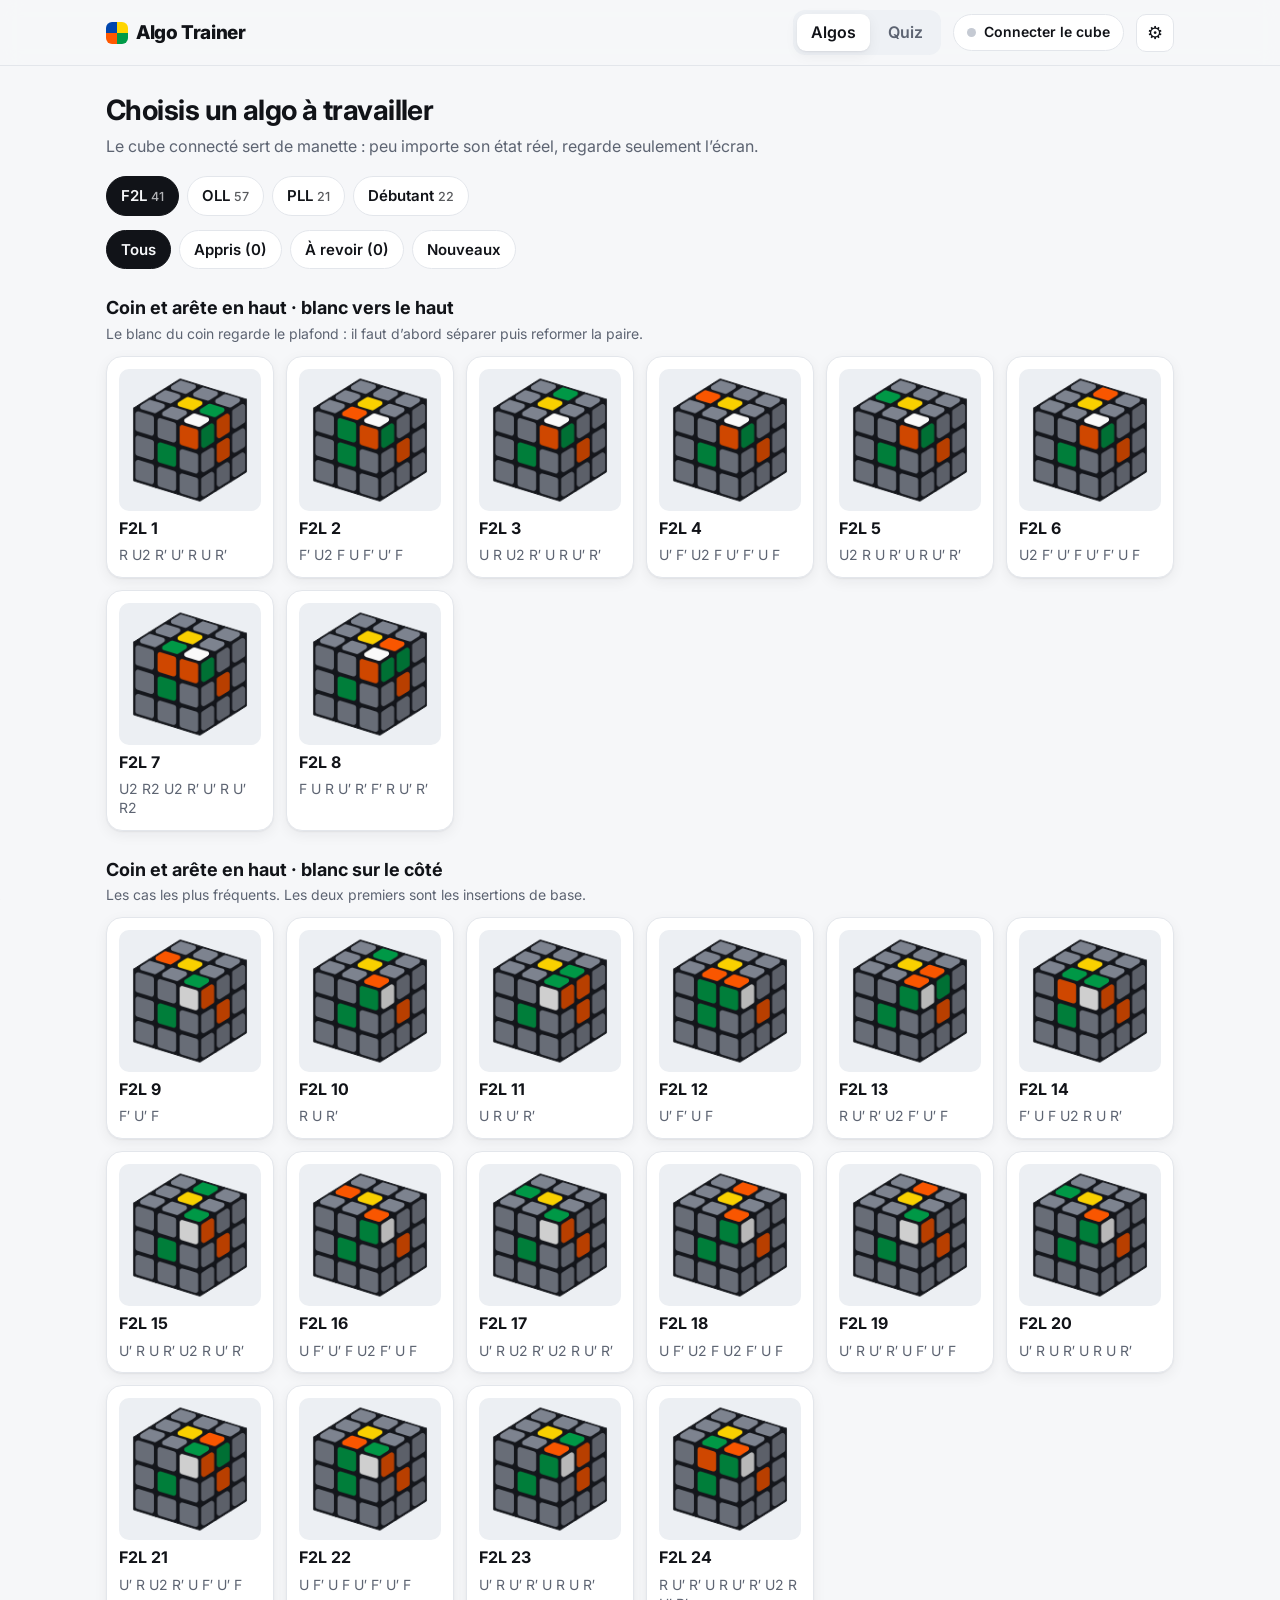
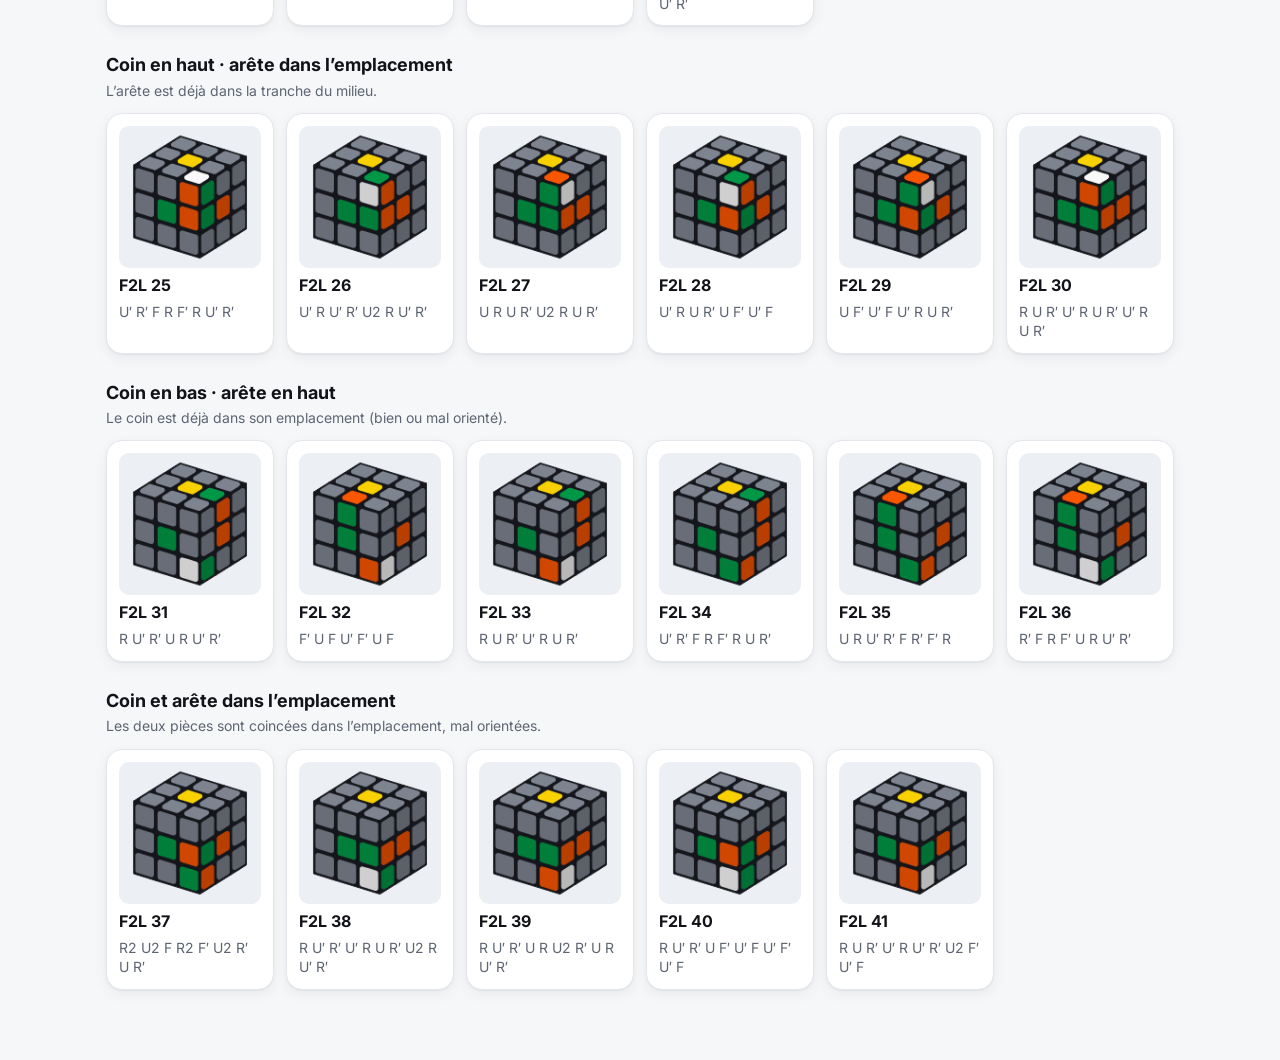
==== commit 063f7dd8: "Écran toujours allumé (Wake Lock + secours iPhone) Empêche la mise en veille de l'écran dans l'appli" ====
--- a/trainer/index.html
+++ b/trainer/index.html
@@ -159,6 +159,7 @@
 
 <div class="sheet hidden" id="sheet"><div class="box">
   <h3 style="margin:0 0 6px">Réglages</h3>
+  <label class="opt"><input type="checkbox" id="oAwake"><div>Garder l’écran allumé<small id="awakeStat">Empêche la mise en veille tant que l’appli est ouverte.</small></div></label>
   <label class="opt"><input type="checkbox" id="oLoop"><div>Enchaîner à l’infini<small>Après une réussite, le cube revient tout seul à la position de départ.</small></div></label>
   <label class="opt"><input type="checkbox" id="oPad"><div>Pavé de mouvements à l’écran<small>Pour s’entraîner sans le cube connecté (ou au clavier : U R F D L B, Maj = sens inverse).</small></div></label>
   <label class="opt"><input type="checkbox" id="oMask"><div>Mettre en évidence les pièces utiles<small>Les autres pièces sont grisées.</small></div></label>
@@ -789,13 +790,67 @@
 
 const DATA = {"beg":[{"title":"1 · Croix blanche","desc":"Place les 4 arêtes blanches autour du centre blanc (en bas), en alignant leur 2e couleur avec le centre de la face. Ici : l'arête blanc-vert va en DF.","items":[{"id":"b1-1","name":"Blanc vers le haut","alg":"F2","alts":[],"note":"L'arête est au-dessus de sa face : un demi-tour suffit.","mask":"cross"},{"id":"b1-2","name":"Blanc vers l’avant","alg":"U' R' F R","alts":[],"note":"Arête en haut, blanc tourné vers toi.","mask":"cross"},{"id":"b1-3","name":"Dans la tranche, à droite","alg":"F","alts":[],"note":"Arête entre F et R, blanc à droite.","mask":"cross"},{"id":"b1-4","name":"Dans la tranche, à gauche","alg":"F'","alts":[],"note":"Arête entre F et L, blanc à gauche.","mask":"cross"},{"id":"b1-5","name":"En bas mais retournée","alg":"F' D R' D'","alts":[],"note":"Arête en place, couleurs inversées.","mask":"cross"}]},{"title":"2 · Coins blancs","desc":"Place le coin blanc au-dessus de son emplacement (ici devant-droite), puis insère-le. Astuce : R U R′ U′ répété finit toujours par le placer.","items":[{"id":"b2-1","name":"Blanc à droite","alg":"R U R'","alts":[],"note":"","mask":"dlayer"},{"id":"b2-2","name":"Blanc devant","alg":"F' U' F","alts":[],"note":"","mask":"dlayer"},{"id":"b2-3","name":"Blanc vers le haut","alg":"R U2 R' U' R U R'","alts":[],"note":"On le retourne puis on l’insère.","mask":"dlayer"},{"id":"b2-4","name":"Coin en bas, blanc à droite","alg":"R U R' U' R U R'","alts":[],"note":"Coin coincé dans son emplacement.","mask":"dlayer"},{"id":"b2-5","name":"Coin en bas, blanc devant","alg":"R U' R' U R U' R'","alts":[],"note":"","mask":"dlayer"},{"id":"b2-6","name":"Le « sexy move »","alg":"R U R' U'","alts":[],"note":"Le mouvement de base à répéter.","mask":"dlayer"}]},{"title":"3 · Deuxième couronne","desc":"Trouve une arête sans jaune en haut, aligne-la avec son centre, puis envoie-la à droite ou à gauche.","items":[{"id":"b3-1","name":"Vers la droite","alg":"U R U' R' U' F' U F","alts":[],"note":"Arête devant, à envoyer en FR.","mask":"layer2"},{"id":"b3-2","name":"Vers la gauche","alg":"U' L' U L U F U' F'","alts":[],"note":"Arête devant, à envoyer en FL.","mask":"layer2"},{"id":"b3-3","name":"Arête retournée en place","alg":"U R U' R' U' F' U F U2 U R U' R' U' F' U F","alts":[],"note":"On la sort puis on la remet dans le bon sens.","mask":"layer2"}]},{"title":"4 · Croix jaune","desc":"Ne regarde que le jaune sur la face du haut. Tiens le cube comme montré.","items":[{"id":"b4-1","name":"Ligne → croix","alg":"F R U R' U' F'","alts":[],"note":"Ligne horizontale devant toi.","mask":"oll"},{"id":"b4-2","name":"L → croix","alg":"f R U R' U' f'","alts":[],"note":"Le L pointe vers l’arrière-gauche.","mask":"oll"},{"id":"b4-3","name":"Point → croix","alg":"F R U R' U' F' f R U R' U' f'","alts":[],"note":"Aucune arête jaune en haut.","mask":"oll"}]},{"title":"5 · Face jaune","desc":"Oriente les coins jaunes. Repère le « poisson ».","items":[{"id":"b5-1","name":"Sune","alg":"R U R' U R U2 R'","alts":[],"note":"Un coin jaune en haut, devant-gauche.","mask":"oll"},{"id":"b5-2","name":"Anti-Sune","alg":"R U2 R' U' R U' R'","alts":[],"note":"Un coin jaune en haut, derrière-droite.","mask":"oll"}]},{"title":"6 · Placer les coins","desc":"Garde le coin bien placé derrière à gauche puis fais tourner les 3 autres.","items":[{"id":"b6-1","name":"Cycle de coins","alg":"R' F R' B2 R F' R' B2 R2","alts":[],"note":"Perm A : 3 coins tournent.","mask":"pll"}]},{"title":"7 · Placer les arêtes","desc":"Dernière étape : la face pleine (si tu en as une) se met derrière.","items":[{"id":"b7-1","name":"Arêtes sens horaire","alg":"R2 U R U R' U' R' U' R' U R'","alts":[],"note":"Perm Ub.","mask":"pll"},{"id":"b7-2","name":"Arêtes sens anti-horaire","alg":"R U' R U R U R U' R' U' R2","alts":[],"note":"Perm Ua.","mask":"pll"}]}],"f2l":[{"title":"Coin et arête en haut · blanc vers le haut","desc":"Le blanc du coin regarde le plafond : il faut d’abord séparer puis reformer la paire.","items":[{"id":"f1","name":"F2L 1","alg":"R U2 R' U' R U R'","alts":["U2 R U R' U' R U R' U2 R U' R'","U2 R U' R' U' R U2 R' U' R U R'"],"note":"Coin : blanc en haut","mask":"f2l","star":false},{"id":"f2","name":"F2L 2","alg":"F' U2 F U F' U' F","alts":[],"note":"Coin : blanc en haut","mask":"f2l","star":false},{"id":"f3","name":"F2L 3","alg":"U R U2 R' U R U' R'","alts":["R U' R' U R U' R' U R U R'"],"note":"Coin : blanc en haut","mask":"f2l","star":false},{"id":"f4","name":"F2L 4","alg":"U' F' U2 F U' F' U F","alts":[],"note":"Coin : blanc en haut","mask":"f2l","star":false},{"id":"f5","name":"F2L 5","alg":"U2 R U R' U R U' R'","alts":["R U' R' U2 R U R'","U' R U R' U2 R U2 R' U R U' R'"],"note":"Coin : blanc en haut","mask":"f2l","star":false},{"id":"f6","name":"F2L 6","alg":"U2 F' U' F U' F' U F","alts":["F' U F U2 F' U' F"],"note":"Coin : blanc en haut","mask":"f2l","star":false},{"id":"f7","name":"F2L 7","alg":"U2 R2 U2 R' U' R U' R2","alts":["U R U' R' U' R U' R' U R U' R'","R U R' U2 R U R' U' R U R'"],"note":"Coin : blanc en haut","mask":"f2l","star":false},{"id":"f8","name":"F2L 8","alg":"F U R U' R' F' R U' R'","alts":["U R U2 R' U' R U' R' U F' U' F"],"note":"Coin : blanc en haut","mask":"f2l","star":false}]},{"title":"Coin et arête en haut · blanc sur le côté","desc":"Les cas les plus fréquents. Les deux premiers sont les insertions de base.","items":[{"id":"f9","name":"F2L 9","alg":"F' U' F","alts":[],"note":"Coin : blanc devant","mask":"f2l","star":true},{"id":"f10","name":"F2L 10","alg":"R U R'","alts":[],"note":"Coin : blanc à droite","mask":"f2l","star":true},{"id":"f11","name":"F2L 11","alg":"U R U' R'","alts":["U R U' R' F R' F' R U R U' R'"],"note":"Coin : blanc devant","mask":"f2l","star":false},{"id":"f12","name":"F2L 12","alg":"U' F' U F","alts":[],"note":"Coin : blanc à droite","mask":"f2l","star":false},{"id":"f13","name":"F2L 13","alg":"R U' R' U2 F' U' F","alts":["U F U R U' R' F' R U R'"],"note":"Coin : blanc à droite","mask":"f2l","star":false},{"id":"f14","name":"F2L 14","alg":"F' U F U2 R U R'","alts":[],"note":"Coin : blanc devant","mask":"f2l","star":false},{"id":"f15","name":"F2L 15","alg":"U' R U R' U2 R U' R'","alts":[],"note":"Coin : blanc devant","mask":"f2l","star":false},{"id":"f16","name":"F2L 16","alg":"U F' U' F U2 F' U F","alts":[],"note":"Coin : blanc à droite","mask":"f2l","star":false},{"id":"f17","name":"F2L 17","alg":"U' R U2 R' U2 R U' R'","alts":["U2 R U' R' U2 R U R' U2 R U' R'"],"note":"Coin : blanc devant","mask":"f2l","star":false},{"id":"f18","name":"F2L 18","alg":"U F' U2 F U2 F' U F","alts":[],"note":"Coin : blanc à droite","mask":"f2l","star":false},{"id":"f19","name":"F2L 19","alg":"U' R U' R' U F' U' F","alts":["U2 F' U F U F' U' F","F R U R' U' F' R U' R'"],"note":"Coin : blanc devant","mask":"f2l","star":false},{"id":"f20","name":"F2L 20","alg":"U' R U R' U R U R'","alts":["U2 R U' R' U' R U R'","U F' U F U' R U R'"],"note":"Coin : blanc à droite","mask":"f2l","star":false},{"id":"f21","name":"F2L 21","alg":"U' R U2 R' U F' U' F","alts":[],"note":"Coin : blanc devant","mask":"f2l","star":false},{"id":"f22","name":"F2L 22","alg":"U F' U F U' F' U' F","alts":[],"note":"Coin : blanc devant","mask":"f2l","star":false},{"id":"f23","name":"F2L 23","alg":"U' R U' R' U R U R'","alts":[],"note":"Coin : blanc à droite","mask":"f2l","star":false},{"id":"f24","name":"F2L 24","alg":"R U' R' U R U' R' U2 R U' R'","alts":[],"note":"Coin : blanc à droite","mask":"f2l","star":false}]},{"title":"Coin en haut · arête dans l’emplacement","desc":"L’arête est déjà dans la tranche du milieu.","items":[{"id":"f25","name":"F2L 25","alg":"U' R' F R F' R U' R'","alts":[],"note":"Coin : blanc en haut","mask":"f2l","star":false},{"id":"f26","name":"F2L 26","alg":"U' R U' R' U2 R U' R'","alts":[],"note":"Coin : blanc devant","mask":"f2l","star":false},{"id":"f27","name":"F2L 27","alg":"U R U R' U2 R U R'","alts":["U F' U F U2 F' U F"],"note":"Coin : blanc à droite","mask":"f2l","star":false},{"id":"f28","name":"F2L 28","alg":"U' R U R' U F' U' F","alts":[],"note":"Coin : blanc devant","mask":"f2l","star":false},{"id":"f29","name":"F2L 29","alg":"U F' U' F U' R U R'","alts":[],"note":"Coin : blanc à droite","mask":"f2l","star":false},{"id":"f30","name":"F2L 30","alg":"R U R' U' R U R' U' R U R'","alts":["U R U' R' U R U' R' U R U' R'"],"note":"Coin : blanc en haut","mask":"f2l","star":false}]},{"title":"Coin en bas · arête en haut","desc":"Le coin est déjà dans son emplacement (bien ou mal orienté).","items":[{"id":"f31","name":"F2L 31","alg":"R U' R' U R U' R'","alts":["U' F U R U' R' F' R U' R' U R U' R'","U' R U' R' U' R U2 R' U2 R U' R'"],"note":"Coin : blanc devant","mask":"f2l","star":false},{"id":"f32","name":"F2L 32","alg":"F' U F U' F' U F","alts":["R U R' U' F R' F' R"],"note":"Coin : blanc à droite","mask":"f2l","star":false},{"id":"f33","name":"F2L 33","alg":"R U R' U' R U R'","alts":[],"note":"Coin : blanc à droite","mask":"f2l","star":false},{"id":"f34","name":"F2L 34","alg":"U' R' F R F' R U R'","alts":["U' F' U F U R U' R'"],"note":"Coin : blanc en bas","mask":"f2l","star":false},{"id":"f35","name":"F2L 35","alg":"U R U' R' F R' F' R","alts":["U R U' R' U' F' U F"],"note":"Coin : blanc en bas","mask":"f2l","star":false},{"id":"f36","name":"F2L 36","alg":"R' F R F' U R U' R'","alts":["F' U' F U F' U' F"],"note":"Coin : blanc devant","mask":"f2l","star":false}]},{"title":"Coin et arête dans l’emplacement","desc":"Les deux pièces sont coincées dans l’emplacement, mal orientées.","items":[{"id":"f37","name":"F2L 37","alg":"R2 U2 F R2 F' U2 R' U R'","alts":["R U' R' U F' U2 F U2 F' U F","R' F R F' R U' R' U R U' R' U2 R U' R'"],"note":"Coin : blanc en bas","mask":"f2l","star":false},{"id":"f38","name":"F2L 38","alg":"R U' R' U' R U R' U2 R U' R'","alts":["R U' R' U' R U R' U' R U2 R'","R U R' U' R U2 R' U' R U R'"],"note":"Coin : blanc devant","mask":"f2l","star":false},{"id":"f39","name":"F2L 39","alg":"R U' R' U R U2 R' U R U' R'","alts":["R U R' U2 R U' R' U R U R'","R U2 R U R' U R U2 R2"],"note":"Coin : blanc à droite","mask":"f2l","star":false},{"id":"f40","name":"F2L 40","alg":"R U' R' U F' U' F U' F' U' F","alts":["R U' R' F R U R' U' F' R U' R'"],"note":"Coin : blanc devant","mask":"f2l","star":false},{"id":"f41","name":"F2L 41","alg":"R U R' U' R U' R' U2 F' U' F","alts":[],"note":"Coin : blanc à droite","mask":"f2l","star":false}]},{"title":"Pièce coincée dans un autre emplacement","desc":"Le coin ou l’arête de ta paire est dans la 2e couronne (ou en bas), mais dans le mauvais emplacement. Ne tourne pas le cube : sors la pièce avec ces 3 coups, puis traite la paire normalement (les deux pièces seront en haut). Si une autre pièce de ta paire est juste au-dessus, tourne d’abord U pour l’éloigner.","items":[{"id":"fx1","name":"Arête coincée derrière-droite","alg":"R' U R","alts":[],"setup":"F' U F U' F' U2' F R' U' R","redo":true,"mask":"f2l","view":[-140,26],"note":"Sors-la vers le haut. Ton emplacement devant-droite n’est pas touché. (Vue tournée pour voir l’emplacement.)"},{"id":"fx2","name":"Arête coincée devant-gauche","alg":"L' U' L","alts":[],"setup":"R U' R' U R U2' R' U L' U L","redo":true,"mask":"f2l","view":[40,26],"note":"Sors-la vers le haut. Ton emplacement devant-droite n’est pas touché. (Vue tournée pour voir l’emplacement.)"},{"id":"fx3","name":"Arête coincée derrière-gauche","alg":"L U L'","alts":[],"setup":"R U R' U' R U2' R' U' L U' L'","redo":true,"mask":"f2l","view":[140,26],"note":"Sors-la vers le haut. Ton emplacement devant-droite n’est pas touché. (Vue tournée pour voir l’emplacement.)"},{"id":"fx4","name":"Coin coincé derrière-droite","alg":"R' U R","alts":[],"setup":"R U' R' U R U2' R' U' R' U' R","redo":true,"mask":"f2l","view":[-140,26],"note":"Sors-le vers le haut. Ton emplacement devant-droite n’est pas touché. (Vue tournée pour voir l’emplacement.)"},{"id":"fx5","name":"Coin coincé devant-gauche","alg":"L' U' L","alts":[],"setup":"R U' R' U R U2' R' L' U L","redo":true,"mask":"f2l","view":[40,26],"note":"Sors-le vers le haut. Ton emplacement devant-droite n’est pas touché. (Vue tournée pour voir l’emplacement.)"},{"id":"fx6","name":"Coin coincé derrière-gauche","alg":"L U L'","alts":[],"setup":"F' U F U' F' U2' F U' L U' L'","redo":true,"mask":"f2l","view":[140,26],"note":"Sors-le vers le haut. Ton emplacement devant-droite n’est pas touché. (Vue tournée pour voir l’emplacement.)"}]}],"oll":[{"title":"Croix déjà faite (OCLL)","desc":"Les arêtes sont orientées : il ne reste que les coins. Ce sont aussi les algos du 2-look OLL.","items":[{"id":"o21","name":"OLL 21","alg":"R U2 R' U' R U R' U' R U' R'","alts":[],"note":"2-look","mask":"oll","star":true},{"id":"o22","name":"OLL 22","alg":"R U2 R2 U' R2 U' R2 U2 R","alts":[],"note":"2-look","mask":"oll","star":true},{"id":"o23","name":"OLL 23","alg":"R2 D' R U2 R' D R U2 R","alts":[],"note":"2-look","mask":"oll","star":true},{"id":"o24","name":"OLL 24","alg":"r U R' U' r' F R F'","alts":[],"note":"2-look","mask":"oll","star":true},{"id":"o25","name":"OLL 25","alg":"F' r U R' U' r' F R","alts":[],"note":"2-look","mask":"oll","star":true},{"id":"o26","name":"OLL 26","alg":"R U2 R' U' R U' R'","alts":[],"note":"2-look","mask":"oll","star":true},{"id":"o27","name":"OLL 27","alg":"R U R' U R U2 R'","alts":[],"note":"2-look","mask":"oll","star":true}]},{"title":"Forme en L","desc":"Deux arêtes jaunes adjacentes.","items":[{"id":"o5","name":"OLL 5","alg":"r' U2 R U R' U r","alts":[],"note":"","mask":"oll","star":false},{"id":"o6","name":"OLL 6","alg":"r U2 R' U' R U' r'","alts":[],"note":"","mask":"oll","star":false},{"id":"o7","name":"OLL 7","alg":"r U R' U R U2 r'","alts":[],"note":"","mask":"oll","star":false},{"id":"o8","name":"OLL 8","alg":"l' U' L U' L' U2 l","alts":[],"note":"","mask":"oll","star":false},{"id":"o9","name":"OLL 9","alg":"R U R' U' R' F R2 U R' U' F'","alts":[],"note":"","mask":"oll","star":false},{"id":"o10","name":"OLL 10","alg":"R U R' U R' F R F' R U2 R'","alts":[],"note":"","mask":"oll","star":false},{"id":"o11","name":"OLL 11","alg":"r U R' U R' F R F' R U2 r'","alts":[],"note":"","mask":"oll","star":false},{"id":"o12","name":"OLL 12","alg":"M' R' U' R U' R' U2 R U' R r'","alts":[],"note":"","mask":"oll","star":false},{"id":"o28","name":"OLL 28","alg":"r U R' U' M U R U' R'","alts":[],"note":"","mask":"oll","star":false},{"id":"o29","name":"OLL 29","alg":"R U R' U' R U' R' F' U' F R U R'","alts":[],"note":"","mask":"oll","star":false},{"id":"o30","name":"OLL 30","alg":"F R' F R2 U' R' U' R U R' F2","alts":[],"note":"","mask":"oll","star":false},{"id":"o31","name":"OLL 31","alg":"R' U' F U R U' R' F' R","alts":[],"note":"","mask":"oll","star":false},{"id":"o32","name":"OLL 32","alg":"L U F' U' L' U L F L'","alts":[],"note":"","mask":"oll","star":false},{"id":"o35","name":"OLL 35","alg":"R U2 R2 F R F' R U2 R'","alts":[],"note":"","mask":"oll","star":false},{"id":"o36","name":"OLL 36","alg":"L' U' L U' L' U L U L F' L' F","alts":[],"note":"","mask":"oll","star":false},{"id":"o37","name":"OLL 37","alg":"F R' F' R U R U' R'","alts":[],"note":"","mask":"oll","star":false},{"id":"o38","name":"OLL 38","alg":"R U R' U R U' R' U' R' F R F'","alts":[],"note":"","mask":"oll","star":false},{"id":"o41","name":"OLL 41","alg":"R U R' U R U2 R' F R U R' U' F'","alts":[],"note":"","mask":"oll","star":false},{"id":"o42","name":"OLL 42","alg":"R' U' R U' R' U2 R F R U R' U' F'","alts":[],"note":"","mask":"oll","star":false},{"id":"o43","name":"OLL 43","alg":"F' U' L' U L F","alts":[],"note":"","mask":"oll","star":false},{"id":"o44","name":"OLL 44","alg":"F U R U' R' F'","alts":[],"note":"2-look","mask":"oll","star":true},{"id":"o47","name":"OLL 47","alg":"R' U' R' F R F' R' F R F' U R","alts":[],"note":"","mask":"oll","star":false},{"id":"o48","name":"OLL 48","alg":"F R U R' U' R U R' U' F'","alts":[],"note":"","mask":"oll","star":false},{"id":"o49","name":"OLL 49","alg":"r U' r2 U r2 U r2 U' r","alts":[],"note":"","mask":"oll","star":false},{"id":"o50","name":"OLL 50","alg":"r' U r2 U' r2 U' r2 U r'","alts":[],"note":"","mask":"oll","star":false},{"id":"o53","name":"OLL 53","alg":"l' U2 L U L' U' L U L' U l","alts":[],"note":"","mask":"oll","star":false},{"id":"o54","name":"OLL 54","alg":"r U2 R' U' R U R' U' R U' r'","alts":[],"note":"","mask":"oll","star":false}]},{"title":"Forme en ligne","desc":"Deux arêtes jaunes opposées.","items":[{"id":"o13","name":"OLL 13","alg":"F U R U' R2 F' R U R U' R'","alts":[],"note":"","mask":"oll","star":false},{"id":"o14","name":"OLL 14","alg":"R' F R U R' F' R F U' F'","alts":[],"note":"","mask":"oll","star":false},{"id":"o15","name":"OLL 15","alg":"l' U' l L' U' L U l' U l","alts":[],"note":"","mask":"oll","star":false},{"id":"o16","name":"OLL 16","alg":"r U r' R U R' U' r U' r'","alts":[],"note":"","mask":"oll","star":false},{"id":"o33","name":"OLL 33","alg":"R U R' U' R' F R F'","alts":[],"note":"","mask":"oll","star":false},{"id":"o34","name":"OLL 34","alg":"R U R2 U' R' F R U R U' F'","alts":[],"note":"","mask":"oll","star":false},{"id":"o39","name":"OLL 39","alg":"L F' L' U' L U F U' L'","alts":[],"note":"","mask":"oll","star":false},{"id":"o40","name":"OLL 40","alg":"R' F R U R' U' F' U R","alts":[],"note":"","mask":"oll","star":false},{"id":"o45","name":"OLL 45","alg":"F R U R' U' F'","alts":[],"note":"2-look","mask":"oll","star":true},{"id":"o46","name":"OLL 46","alg":"R' U' R' F R F' U R","alts":[],"note":"","mask":"oll","star":false},{"id":"o51","name":"OLL 51","alg":"F U R U' R' U R U' R' F'","alts":[],"note":"","mask":"oll","star":false},{"id":"o52","name":"OLL 52","alg":"R U R' U R U' B U' B' R'","alts":[],"note":"","mask":"oll","star":false},{"id":"o55","name":"OLL 55","alg":"R' F R U R U' R2 F' R2 U' R' U R U R'","alts":[],"note":"","mask":"oll","star":false},{"id":"o56","name":"OLL 56","alg":"r' U' r U' R' U R U' R' U R r' U r","alts":[],"note":"","mask":"oll","star":false},{"id":"o57","name":"OLL 57","alg":"R U R' U' M' U R U' r'","alts":[],"note":"","mask":"oll","star":false}]},{"title":"Point","desc":"Aucune arête jaune en haut.","items":[{"id":"o1","name":"OLL 1","alg":"R U2 R2 F R F' U2 R' F R F'","alts":[],"note":"","mask":"oll","star":false},{"id":"o2","name":"OLL 2","alg":"F R U R' U' F' f R U R' U' f'","alts":[],"note":"","mask":"oll","star":false},{"id":"o3","name":"OLL 3","alg":"f R U R' U' f' U' F R U R' U' F'","alts":[],"note":"","mask":"oll","star":false},{"id":"o4","name":"OLL 4","alg":"f R U R' U' f' U F R U R' U' F'","alts":[],"note":"","mask":"oll","star":false},{"id":"o17","name":"OLL 17","alg":"F R' F' R2 r' U R U' R' U' M'","alts":[],"note":"","mask":"oll","star":false},{"id":"o18","name":"OLL 18","alg":"r U R' U R U2 r2 U' R U' R' U2 r","alts":[],"note":"","mask":"oll","star":false},{"id":"o19","name":"OLL 19","alg":"r' R U R U R' U' M' R' F R F'","alts":[],"note":"","mask":"oll","star":false},{"id":"o20","name":"OLL 20","alg":"r U R' U' M2 U R U' R' U' M'","alts":[],"note":"","mask":"oll","star":false}]}],"pll":[{"title":"Arêtes seulement","desc":"Les coins sont déjà bien placés.","items":[{"id":"pUa","name":"Ua-perm","alg":"M2 U M U2 M' U M2","alts":["R U' R U R U R U' R' U' R2"],"note":"2-look","mask":"pll","star":true},{"id":"pUb","name":"Ub-perm","alg":"M2 U' M U2 M' U' M2","alts":["R2 U R U R' U' R' U' R' U R'"],"note":"2-look","mask":"pll","star":true},{"id":"pH","name":"H-perm","alg":"M2 U M2 U2 M2 U M2","alts":[],"note":"2-look","mask":"pll","star":true},{"id":"pZ","name":"Z-perm","alg":"M' U M2 U M2 U M' U2 M2","alts":[],"note":"2-look","mask":"pll","star":true}]},{"title":"Coins seulement","desc":"Les arêtes sont déjà bien placées.","items":[{"id":"pAa","name":"Aa-perm","alg":"x R' U R' D2 R U' R' D2 R2 x'","alts":["R' F R' B2 R F' R' B2 R2"],"note":"","mask":"pll","star":false},{"id":"pAb","name":"Ab-perm","alg":"x R2 D2 R U R' D2 R U' R x'","alts":[],"note":"","mask":"pll","star":false},{"id":"pE","name":"E-perm","alg":"x' R U' R' D R U R' D' R U R' D R U' R' D' x","alts":[],"note":"","mask":"pll","star":false}]},{"title":"Échange de coins adjacents","desc":"Une paire de « phares » (deux coins de même couleur) est visible.","items":[{"id":"pT","name":"T-perm","alg":"R U R' U' R' F R2 U' R' U' R U R' F'","alts":[],"note":"2-look","mask":"pll","star":true},{"id":"pF","name":"F-perm","alg":"R' U' F' R U R' U' R' F R2 U' R' U' R U R' U R","alts":[],"note":"","mask":"pll","star":false},{"id":"pJa","name":"Ja-perm","alg":"x R2 F R F' R U2 r' U r U2 x'","alts":[],"note":"","mask":"pll","star":false},{"id":"pJb","name":"Jb-perm","alg":"R U R' F' R U R' U' R' F R2 U' R'","alts":[],"note":"","mask":"pll","star":false},{"id":"pRa","name":"Ra-perm","alg":"R U' R' U' R U R D R' U' R D' R' U2 R'","alts":[],"note":"","mask":"pll","star":false},{"id":"pRb","name":"Rb-perm","alg":"R2 F R U R U' R' F' R U2 R' U2 R","alts":[],"note":"","mask":"pll","star":false}]},{"title":"Échange de coins en diagonale","desc":"Aucun phare : les coins s’échangent en diagonale.","items":[{"id":"pV","name":"V-perm","alg":"R' U R' U' R D' R' D R' U D' R2 U' R2 D R2","alts":["U R U' R U R' D R D' R U' D R2 U R2 D' R2 U'"],"note":"","mask":"pll","star":false},{"id":"pY","name":"Y-perm","alg":"F R U' R' U' R U R' F' R U R' U' R' F R F'","alts":[],"note":"2-look","mask":"pll","star":true},{"id":"pNa","name":"Na-perm","alg":"R U R' U R U R' F' R U R' U' R' F R2 U' R' U2 R U' R'","alts":[],"note":"","mask":"pll","star":false},{"id":"pNb","name":"Nb-perm","alg":"R' U R U' R' F' U' F R U R' F R' F' R U' R","alts":[],"note":"","mask":"pll","star":false}]},{"title":"G-perms","desc":"Coins et arêtes tournent en même temps.","items":[{"id":"pGa","name":"Ga-perm","alg":"R2 U R' U R' U' R U' R2 U' D R' U R D'","alts":[],"note":"","mask":"pll","star":false},{"id":"pGb","name":"Gb-perm","alg":"R' U' R U D' R2 U R' U R U' R U' R2 D","alts":[],"note":"","mask":"pll","star":false},{"id":"pGc","name":"Gc-perm","alg":"R2 U' R U' R U R' U R2 U D' R U' R' D","alts":[],"note":"","mask":"pll","star":false},{"id":"pGd","name":"Gd-perm","alg":"R U R' U' D R2 U' R U' R' U R' U R2 D'","alts":[],"note":"","mask":"pll","star":false}]}],"not":[{"title":"Faces","desc":"Une lettre = un quart de tour horaire de la face (vue de face). ′ = sens inverse, 2 = demi-tour.","items":[{"id":"n0-0","name":"R","alg":"R","alts":[],"note":"","mask":"all","fromSolved":true},{"id":"n0-1","name":"R'","alg":"R'","alts":[],"note":"","mask":"all","fromSolved":true},{"id":"n0-2","name":"R2","alg":"R2","alts":[],"note":"","mask":"all","fromSolved":true},{"id":"n0-3","name":"L","alg":"L","alts":[],"note":"","mask":"all","fromSolved":true},{"id":"n0-4","name":"U","alg":"U","alts":[],"note":"","mask":"all","fromSolved":true},{"id":"n0-5","name":"U'","alg":"U'","alts":[],"note":"","mask":"all","fromSolved":true},{"id":"n0-6","name":"D","alg":"D","alts":[],"note":"","mask":"all","fromSolved":true},{"id":"n0-7","name":"F","alg":"F","alts":[],"note":"","mask":"all","fromSolved":true},{"id":"n0-8","name":"B","alg":"B","alts":[],"note":"","mask":"all","fromSolved":true}]},{"title":"Tranches du milieu","desc":"M suit L, E suit D, S suit F.","items":[{"id":"n1-0","name":"M","alg":"M","alts":[],"note":"","mask":"all","fromSolved":true},{"id":"n1-1","name":"M'","alg":"M'","alts":[],"note":"","mask":"all","fromSolved":true},{"id":"n1-2","name":"E","alg":"E","alts":[],"note":"","mask":"all","fromSolved":true},{"id":"n1-3","name":"S","alg":"S","alts":[],"note":"","mask":"all","fromSolved":true}]},{"title":"Doubles couches","desc":"Minuscule (ou w) = la face + la tranche du milieu.","items":[{"id":"n2-0","name":"r","alg":"r","alts":[],"note":"","mask":"all","fromSolved":true},{"id":"n2-1","name":"l","alg":"l","alts":[],"note":"","mask":"all","fromSolved":true},{"id":"n2-2","name":"u","alg":"u","alts":[],"note":"","mask":"all","fromSolved":true},{"id":"n2-3","name":"f","alg":"f","alts":[],"note":"","mask":"all","fromSolved":true}]},{"title":"Rotations du cube","desc":"Tout le cube tourne : x comme R, y comme U, z comme F. Astuce : active « ÉVITER F (PIVOTER) » sous le cube pour que les algos remplacent les F par des rotations y′ quand c’est plus simple.","items":[{"id":"n3-0","name":"x","alg":"x","alts":[],"note":"","mask":"all","fromSolved":true},{"id":"n3-1","name":"y","alg":"y","alts":[],"note":"","mask":"all","fromSolved":true},{"id":"n3-2","name":"z","alg":"z","alts":[],"note":"","mask":"all","fromSolved":true},{"id":"n3-y0","name":"y'","alg":"y'","alts":[],"note":"","mask":"all","fromSolved":true},{"id":"n3-y1","name":"y2","alg":"y2","alts":[],"note":"","mask":"all","fromSolved":true}]}]};
 
+// ===== Garder l'écran allumé : Wake Lock API, sinon vidéo muette en boucle (iOS / Bluefy) =====
+(function () {
+  const MP4 = '[data-uri]';
+  const WEBM = '[data-uri]';
+  let enabled = true, lock = null, video = null, mode = 'off', onChange = () => {};
+  const set = (m) => { if (m !== mode) { mode = m; onChange(m); } };
+  function makeVideo() {
+    if (video) return video;
+    video = document.createElement('video');
+    video.setAttribute('playsinline', ''); video.setAttribute('webkit-playsinline', ''); video.setAttribute('muted', '');
+    video.muted = true; video.loop = true; video.setAttribute('title', 'Garder l’écran allumé');
+    video.style.cssText = 'position:fixed;left:0;bottom:0;width:1px;height:1px;opacity:0.01;pointer-events:none;z-index:-1';
+    for (const [src, type] of [[WEBM, 'video/webm'], [MP4, 'video/mp4']]) { const s = document.createElement('source'); s.src = src; s.type = type; video.appendChild(s); }
+    video.addEventListener('timeupdate', () => { if (video.currentTime > 2) video.currentTime = 0.5; });
+    document.body.appendChild(video);
+    return video;
+  }
+  async function viaWakeLock() {
+    if (!('wakeLock' in navigator)) return false;
+    try {
+      if (lock && !lock.released) return true;
+      lock = await navigator.wakeLock.request('screen');
+      lock.addEventListener('release', () => { if (mode === 'lock') set('off'); });
+      set('lock'); return true;
+    } catch (e) { return false; }
+  }
+  async function viaVideo() {
+    try { const v = makeVideo(); if (v.paused) await v.play(); set('video'); return true; } catch (e) { return false; }
+  }
+  async function acquire() {
+    if (!enabled || document.visibilityState !== 'visible') return;
+    if (mode === 'lock' && lock && !lock.released) return;
+    if (mode === 'video' && video && !video.paused) return;
+    if (await viaWakeLock()) return;
+    await viaVideo();
+  }
+  function release() {
+    if (lock) { lock.release().catch(() => {}); lock = null; }
+    if (video) video.pause();
+    set('off');
+  }
+  // un appui à l'écran autorise la vidéo de secours ; on réessaie à chaque retour sur la page
+  ['pointerdown', 'keydown', 'touchend'].forEach((ev) => document.addEventListener(ev, () => acquire(), { capture: true, passive: true }));
+  document.addEventListener('visibilitychange', () => { if (document.visibilityState === 'visible') acquire(); });
+  window.KeepAwake = {
+    get mode() { return mode; },
+    get enabled() { return enabled; },
+    setEnabled(v) { enabled = !!v; if (enabled) acquire(); else release(); },
+    ping() { acquire(); },           // appelé à chaque mouvement du cube
+    onChange(fn) { onChange = fn; },
+  };
+  acquire();
+})();
+
 // ===================== DONNÉES =====================
 const $ = (id) => document.getElementById(id);
 const CATS = [{ k: 'f2l', label: 'F2L' }, { k: 'oll', label: 'OLL' }, { k: 'pll', label: 'PLL' }, { k: 'beg', label: 'Débutant' }];
 const ITEMS = {};
 for (const c of CATS) for (const s of DATA[c.k]) { s.items = s.items.filter((it) => !it.redo); for (const it of s.items) { it.cat = c.k; it.sec = s.title; ITEMS[it.id] = it; } }
 const LS = { get(k, d) { try { const v = localStorage.getItem(k); return v === null ? d : JSON.parse(v); } catch (e) { return d; } }, set(k, v) { try { localStorage.setItem(k, JSON.stringify(v)); } catch (e) {} } };
-const ST = Object.assign({ status: {}, stats: {}, set: { pad: false, mask: true, nof: false, loop: true }, cat: 'f2l', filter: 'all', mode: 'guided', qReview: true, qCats: ['f2l', 'oll', 'pll', 'beg'] }, LS.get('algotrainer', {}));
+const ST = Object.assign({ status: {}, stats: {}, set: { pad: false, mask: true, nof: false, loop: true, awake: true }, cat: 'f2l', filter: 'all', mode: 'guided', qReview: true, qCats: ['f2l', 'oll', 'pll', 'beg'] }, LS.get('algotrainer', {}));
 const save = () => LS.set('algotrainer', ST);
 const stat = (id) => (ST.stats[id] = ST.stats[id] || { ok: 0, fail: 0, best: null });
 const dispAlg = (a) => (ST.set.nof ? NOF.convert(a) : a);
@@ -957,6 +1012,7 @@
   return c.every(isHome);
 }
 function onMove(f, d) {
+  if (window.KeepAwake) KeepAwake.ping();
   if ($('vTrain').classList.contains('hidden') || !T.item || T.locked || T.phase === 'done' || T.phase === 'failed') return;
   const mv = parseMove(f + (d < 0 ? "'" : ''));
   T.queue.push(mv); applyMove(T.logic, mv);
@@ -1198,13 +1254,20 @@
 $('pad').querySelectorAll('button').forEach((b) => (b.onclick = () => onMove(b.dataset.f, +b.dataset.d)));
 
 // ===================== RÉGLAGES =====================
-const opts = [['oPad', 'pad'], ['oMask', 'mask'], ['oNoF', 'nof'], ['oLoop', 'loop']];
+const opts = [['oPad', 'pad'], ['oMask', 'mask'], ['oNoF', 'nof'], ['oLoop', 'loop'], ['oAwake', 'awake']];
 for (const [id, k] of opts) { $(id).checked = !!ST.set[k]; $(id).onchange = (e) => { ST.set[k] = e.target.checked; save(); if (VIEW === 'train') { if (k === 'nof') restart(); else { renderTrain(); T.dirty = true; } } else show(VIEW); }; }
 $('setBtn').onclick = () => $('sheet').classList.remove('hidden');
 $('sheetClose').onclick = () => $('sheet').classList.add('hidden');
 $('sheet').onclick = (e) => { if (e.target.id === 'sheet') $('sheet').classList.add('hidden'); };
 window.matchMedia && matchMedia('(prefers-color-scheme: dark)').addEventListener('change', () => { T.dirty = true; if (VIEW !== 'train') show(VIEW); });
 
+// ---- écran toujours allumé ----
+if (ST.set.awake === undefined) ST.set.awake = true;
+function awakeUI(m) {
+  $('awakeStat').textContent = !ST.set.awake ? 'Désactivé : l’écran peut se mettre en veille.' : m === 'lock' ? 'Actif : l’écran reste allumé.' : m === 'video' ? 'Actif (mode iPhone) : l’écran reste allumé.' : 'Touche l’écran une fois pour l’activer.';
+}
+if (window.KeepAwake) { KeepAwake.onChange(awakeUI); KeepAwake.setEnabled(ST.set.awake); awakeUI(KeepAwake.mode); }
+$('oAwake').addEventListener('change', () => { if (window.KeepAwake) KeepAwake.setEnabled(ST.set.awake); awakeUI(window.KeepAwake && KeepAwake.mode); });
 btUI(); show('lib');
 
 </script>
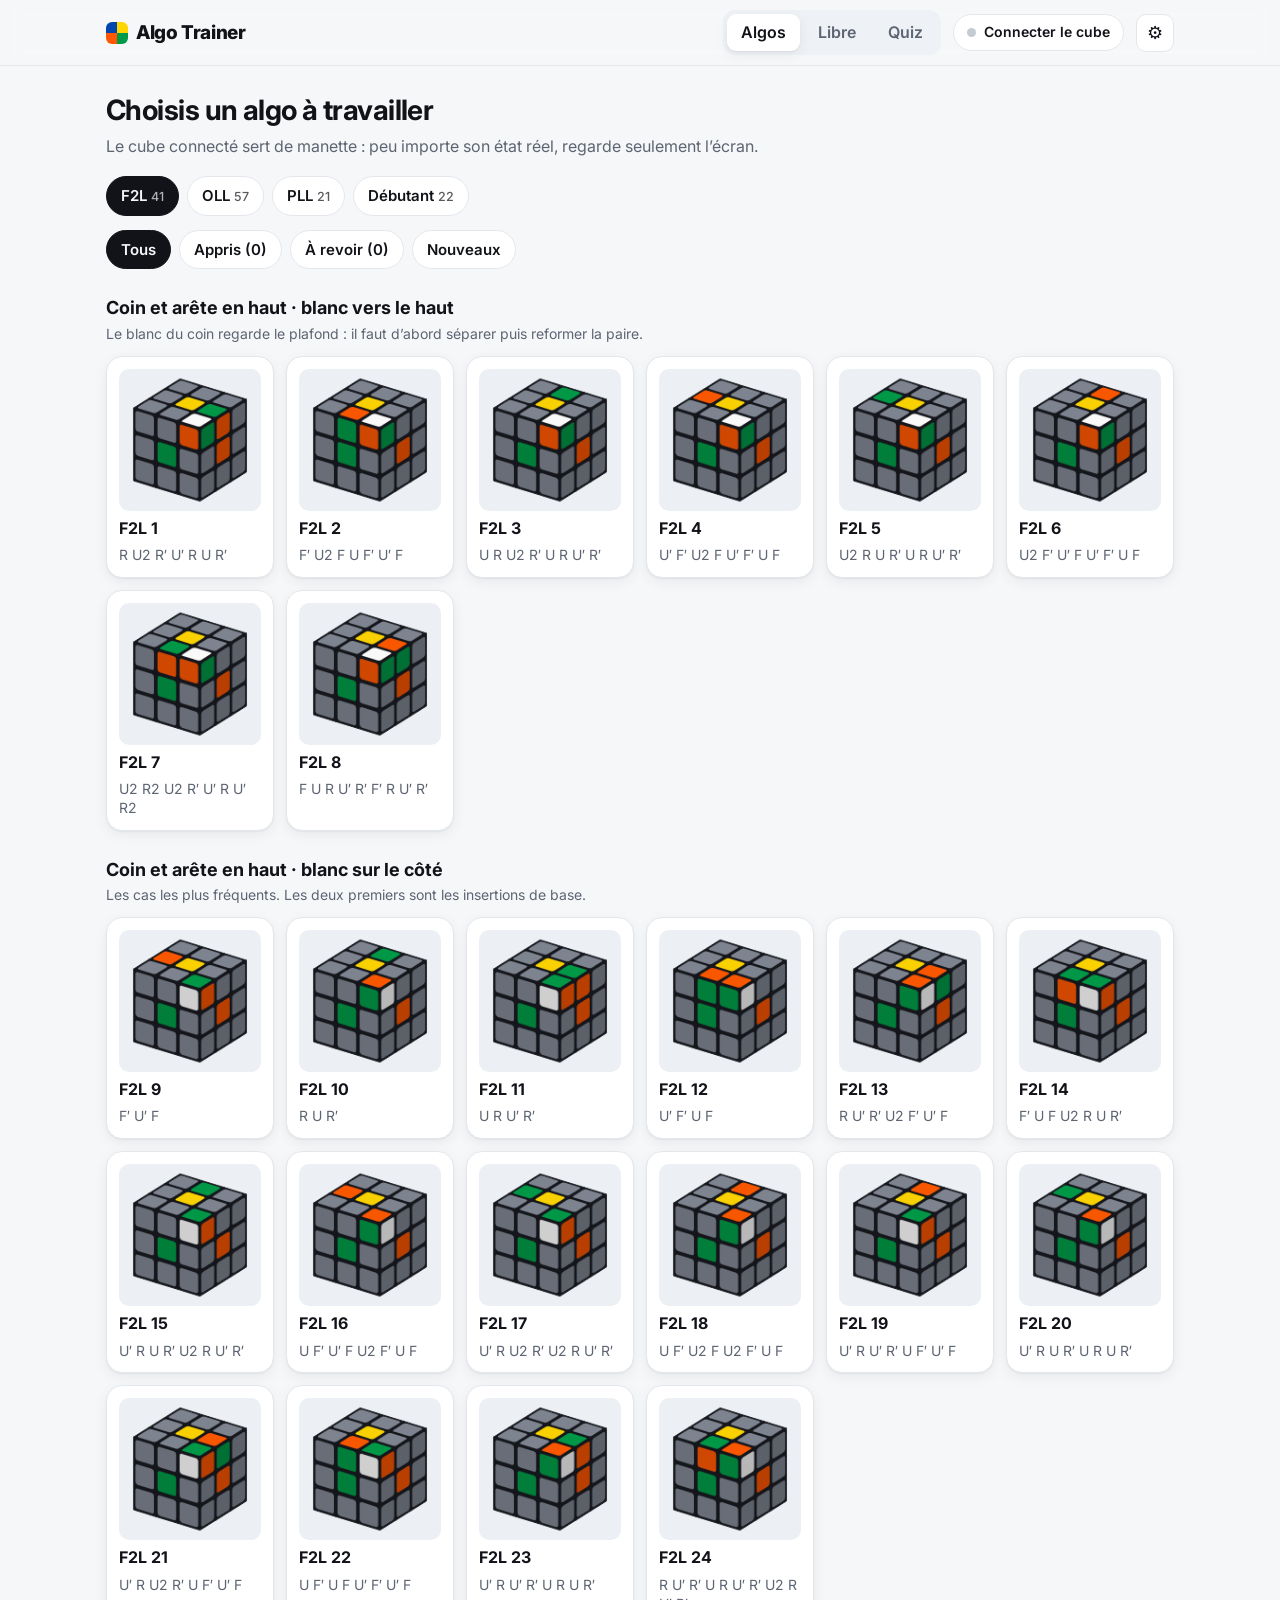
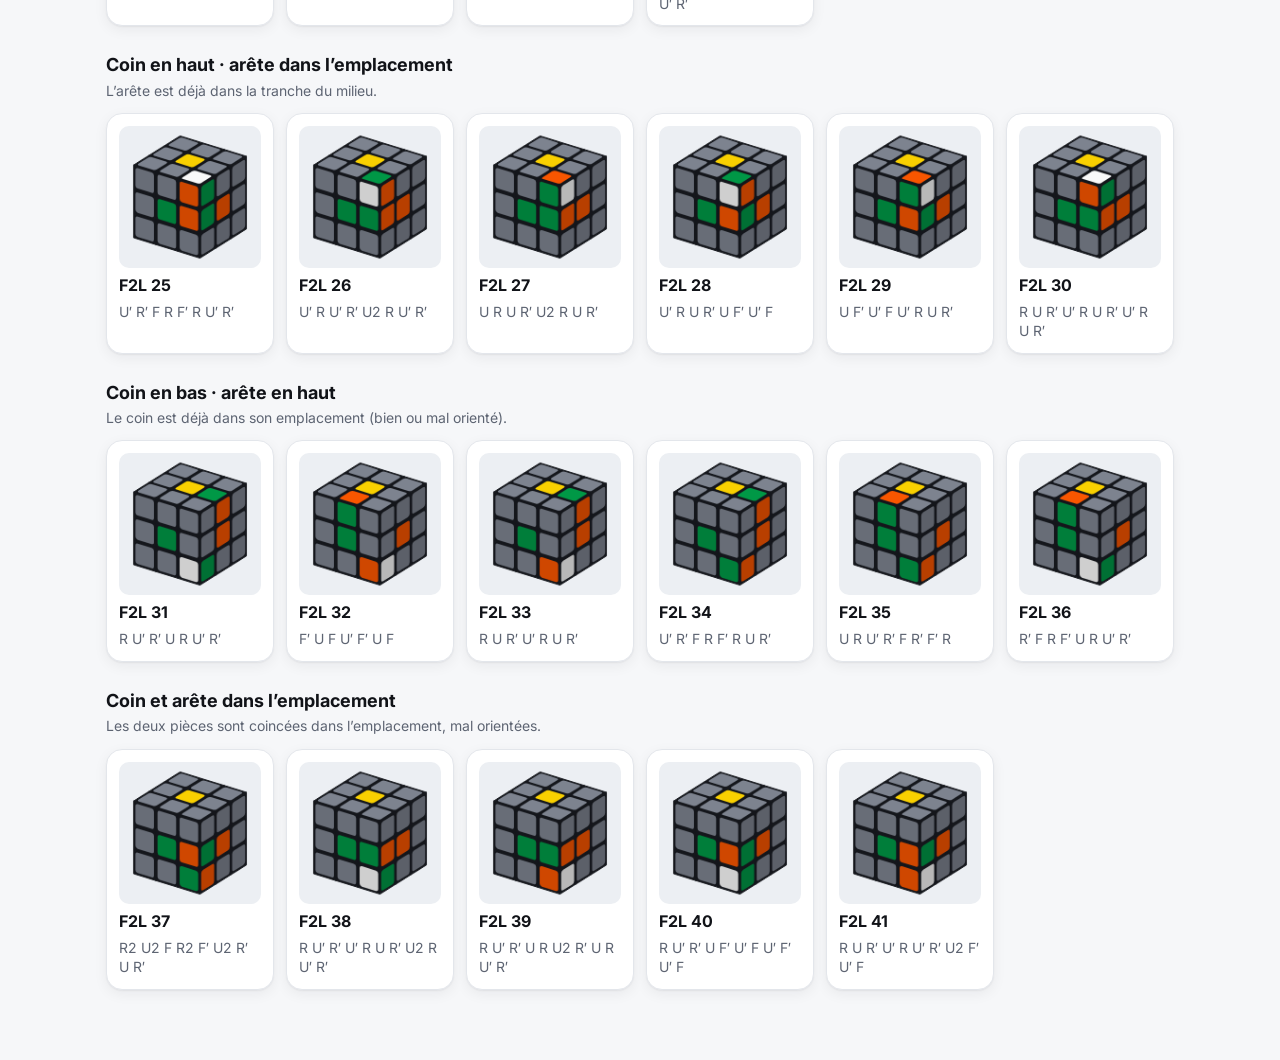
==== commit ff551f4f: "Mode libre, zéro F/B, erreur = remise à zéro, correctif des parasites - Algo Trainer : mode libre (m" ====
--- a/trainer/index.html
+++ b/trainer/index.html
@@ -124,7 +124,7 @@
 <body>
 <header><div class="hbar">
   <div class="brand"><i></i><span>Algo Trainer</span></div>
-  <div class="nav"><button data-go="lib" class="on">Algos</button><button data-go="quiz">Quiz</button></div>
+  <div class="nav"><button data-go="lib" class="on">Algos</button><button data-go="free">Libre</button><button data-go="quiz">Quiz</button></div>
   <button class="bt" id="btBtn"><span class="dot"></span><span class="lbl" id="btLbl">Connecter le cube</span></button>
   <button class="icon" id="setBtn" title="Réglages">⚙</button>
 </div></header>
@@ -163,7 +163,8 @@
   <label class="opt"><input type="checkbox" id="oLoop"><div>Enchaîner à l’infini<small>Après une réussite, le cube revient tout seul à la position de départ.</small></div></label>
   <label class="opt"><input type="checkbox" id="oPad"><div>Pavé de mouvements à l’écran<small>Pour s’entraîner sans le cube connecté (ou au clavier : U R F D L B, Maj = sens inverse).</small></div></label>
   <label class="opt"><input type="checkbox" id="oMask"><div>Mettre en évidence les pièces utiles<small>Les autres pièces sont grisées.</small></div></label>
-  <label class="opt"><input type="checkbox" id="oNoF"><div>Éviter F (pivoter le cube)<small>Remplace les F/B par une rotation ⟲y′ quand c’est plus simple.</small></div></label>
+  <div class="opt" style="display:block"><div>Éviter F et B (pivoter le cube)<small>Auto : rotation seulement quand l’algo devient plus simple. Toujours : aucun F ni B, quitte à ajouter des rotations (y, et parfois x).</small></div>
+    <div class="seg" id="oNoF" style="margin-top:8px;display:inline-flex"><button data-v="false">Non</button><button data-v="auto">Auto</button><button data-v="max">Toujours</button></div></div>
   <div class="actions"><button class="btn" id="sheetClose">Fermer</button></div>
 </div></div>
 <div class="toast" id="toast"></div>
@@ -753,7 +754,7 @@
     const q = (t) => (t.endsWith("2'") || t.endsWith('2') ? 2 : t.endsWith("'") ? 3 : 1);
     for (const t of seq) {
       const prev = out[out.length - 1], L = t.replace(/[2']/g, '');
-      if (prev && prev.replace(/[2']/g, '') === L && /^[URFDLBy]$/.test(L)) {
+      if (prev && prev.replace(/[2']/g, '') === L && /^[URFDLBxyz]$/.test(L)) {
         const n = (q(prev) + q(t)) % 4; out.pop();
         if (n) out.push(L + ['', '', '2', "'"][n]);
       } else out.push(t);
@@ -784,7 +785,43 @@
     // on ne garde la version pivotée que si elle est nettement plus simple
     return merge(fin.c < orig - 2 ? fin.seq : toks).join(' ');
   }
-  return { convert };
+
+  // ---------- mode « toujours » : zéro F/B, rotations x, y, z autorisées ----------
+  const I3 = [1, 0, 0, 0, 1, 0, 0, 0, 1];
+  const mul = (a, b) => { const r = []; for (let i = 0; i < 3; i++) for (let j = 0; j < 3; j++) r.push(a[i * 3] * b[j] + a[i * 3 + 1] * b[3 + j] + a[i * 3 + 2] * b[6 + j]); return r; };
+  const rm = (ax, q) => { const c = [1, 0, -1, 0][(q % 4 + 4) % 4], s = [0, 1, 0, -1][(q % 4 + 4) % 4]; return ax === 'x' ? [1, 0, 0, 0, c, -s, 0, s, c] : ax === 'y' ? [c, 0, s, 0, 1, 0, -s, 0, c] : [c, -s, 0, s, c, 0, 0, 0, 1]; };
+  const RT = { x: rm('x', -1), "x'": rm('x', 1), x2: rm('x', 2), y: rm('y', -1), "y'": rm('y', 1), y2: rm('y', 2), z: rm('z', -1), "z'": rm('z', 1), z2: rm('z', 2) };
+  const RTC = (t) => (t[0] === 'y' ? (t.endsWith('2') ? 2.6 : 1.6) : t.endsWith('2') ? 3.6 : 2.4);
+  const kk = (m) => m.join();
+  const ORI = [I3]; { const seen = new Set([kk(I3)]); for (let i = 0; i < ORI.length; i++) for (const t in RT) { const m = mul(RT[t], ORI[i]); if (!seen.has(kk(m))) { seen.add(kk(m)); ORI.push(m); } } }
+  const PATH = {};
+  for (const a of ORI) {
+    const ka = kk(a); PATH[ka] = { [ka]: { c: 0, seq: [] } };
+    for (const t1 in RT) { const m1 = mul(RT[t1], a), k1 = kk(m1), c1 = RTC(t1);
+      if (!PATH[ka][k1] || PATH[ka][k1].c > c1) PATH[ka][k1] = { c: c1, seq: [t1] };
+      for (const t2 in RT) { if (t2[0] === t1[0]) continue; const m2 = mul(RT[t2], m1), k2 = kk(m2), c2 = c1 + RTC(t2);
+        if (!PATH[ka][k2] || PATH[ka][k2].c > c2) PATH[ka][k2] = { c: c2, seq: [t1, t2] }; } }
+  }
+  const NRM = { U: [0, 1, 0], D: [0, -1, 0], R: [1, 0, 0], L: [-1, 0, 0], F: [0, 0, 1], B: [0, 0, -1] };
+  const faceAt = (m, f) => { const n = NRM[f], v = [0, 1, 2].map((i) => m[i * 3] * n[0] + m[i * 3 + 1] * n[1] + m[i * 3 + 2] * n[2]); return Object.keys(NRM).find((k) => NRM[k].join() === v.join()); };
+  const HARD = { F: 1, B: 1 };
+  const costMax = (p, like) => (p.kind === 'rot' ? 0.6 : HARD[like] ? 40 : cost(p, like));
+  function convertMax(alg) {
+    const toks = alg.replace(/[()]/g, ' ').trim().split(/\s+/).filter(Boolean);
+    if (!toks.length) return alg;
+    let best = { [kk(I3)]: { c: 0, seq: [] } };
+    for (const tok of toks) {
+      const p = parse(tok), nb = {};
+      for (const k in best) for (const m2 of ORI) {
+        const k2 = kk(m2), pt = PATH[k][k2]; if (!pt) continue;
+        const like = faceAt(m2, p.like), c = best[k].c + pt.c + costMax(p, like);
+        if (!nb[k2] || nb[k2].c > c) nb[k2] = { c, seq: [...best[k].seq, ...pt.seq, render(p, like)] };
+      }
+      best = nb;
+    }
+    return merge(Object.values(best).sort((a, b) => a.c - b.c)[0].seq).join(' ');
+  }
+  return { convert: (a, level) => (level === 'max' ? convertMax(a) : convert(a)), convertMax };
 })();
 
 
@@ -853,8 +890,9 @@
 const ST = Object.assign({ status: {}, stats: {}, set: { pad: false, mask: true, nof: false, loop: true, awake: true }, cat: 'f2l', filter: 'all', mode: 'guided', qReview: true, qCats: ['f2l', 'oll', 'pll', 'beg'] }, LS.get('algotrainer', {}));
 const save = () => LS.set('algotrainer', ST);
 const stat = (id) => (ST.stats[id] = ST.stats[id] || { ok: 0, fail: 0, best: null });
-const dispAlg = (a) => (ST.set.nof ? NOF.convert(a) : a);
+const dispAlg = (a) => (ST.set.nof ? NOF.convert(a, ST.set.nof) : a);
 const fmtAlg = (a) => a.replace(/'/g, '′');
+const ROT_HELP = { "y'": 'pivote tout le cube, la face avant part à droite', y: 'pivote tout le cube, la face avant part à gauche', y2: 'pivote tout le cube d’un demi-tour', x: 'bascule tout le cube vers l’arrière, la face avant monte en haut', "x'": 'bascule tout le cube vers l’avant, la face du haut vient devant', x2: 'retourne tout le cube (demi-tour vers l’arrière)', z: 'penche tout le cube vers la droite, la face du haut part à droite', "z'": 'penche tout le cube vers la gauche, la face du haut part à gauche', z2: 'tourne tout le cube d’un demi-tour sur le côté' };
 const toks = (a) => a.trim().split(/\s+/).filter(Boolean);
 let toastT;
 function toast(m, ms = 2600) { const t = $('toast'); t.textContent = m; t.classList.add('on'); clearTimeout(toastT); toastT = setTimeout(() => t.classList.remove('on'), ms); }
@@ -871,9 +909,16 @@
 const FACEDEF = [['R', [1, 0, 0], [0, 1, 0], [0, 0, 1]], ['L', [-1, 0, 0], [0, 1, 0], [0, 0, 1]], ['U', [0, 1, 0], [1, 0, 0], [0, 0, 1]], ['D', [0, -1, 0], [1, 0, 0], [0, 0, 1]], ['F', [0, 0, 1], [1, 0, 0], [0, 1, 0]], ['B', [0, 0, -1], [1, 0, 0], [0, 1, 0]]];
 const LIGHT = (() => { const v = [-0.4, 0.85, 0.6], l = Math.hypot(...v); return v.map((x) => x / l); })();
 function rpoly(ctx, P, r) {
-  const n = P.length, mid = (a, b) => [(a[0] + b[0]) / 2, (a[1] + b[1]) / 2];
-  ctx.beginPath(); const m = mid(P[n - 1], P[0]); ctx.moveTo(m[0], m[1]);
-  for (let i = 0; i < n; i++) { const a = P[i], b = P[(i + 1) % n], mm = mid(a, b); ctx.arcTo(a[0], a[1], mm[0], mm[1], r); }
+  // coins arrondis robustes : courbe entre deux points pris sur chaque bord (jamais de débordement)
+  const n = P.length; ctx.beginPath();
+  for (let i = 0; i < n; i++) {
+    const a = P[(i + n - 1) % n], c = P[i], b = P[(i + 1) % n];
+    const la = Math.hypot(a[0] - c[0], a[1] - c[1]) || 1, lb = Math.hypot(b[0] - c[0], b[1] - c[1]) || 1;
+    const d1 = Math.min(r, la * 0.3), d2 = Math.min(r, lb * 0.3);
+    const p1 = [c[0] + (a[0] - c[0]) * d1 / la, c[1] + (a[1] - c[1]) * d1 / la], p2 = [c[0] + (b[0] - c[0]) * d2 / lb, c[1] + (b[1] - c[1]) * d2 / lb];
+    if (i === 0) ctx.moveTo(p1[0], p1[1]); else ctx.lineTo(p1[0], p1[1]);
+    ctx.quadraticCurveTo(c[0], c[1], p2[0], p2[1]);
+  }
   ctx.closePath();
 }
 function drawCube(ctx, W, H, cube, o) {
@@ -882,14 +927,16 @@
   const V = m3(rotF('x', (o.pitch * Math.PI) / 180), rotF('y', (o.yaw * Math.PI) / 180));
   let VA = V, isMov = () => false;
   if (o.anim) { const i = { x: 0, y: 1, z: 2 }[o.anim.axis]; VA = m3(V, rotF(o.anim.axis, o.anim.angle)); isMov = (p) => o.anim.layer(p.pos[i]); }
-  const groups = [{ T: V, list: [] }, { T: VA, list: [] }];
-  for (const p of cube) groups[isMov(p) ? 1 : 0].list.push(p);
-  for (const g of groups) { let z = 0; g.list.forEach((p) => { p._z = mv3(g.T, p.pos)[2]; z += p._z; }); g.z = g.list.length ? z / g.list.length : 0; }
-  groups.sort((a, b) => a.z - b.z);
+  // ordre de dessin : on découpe le cube en 3 tranches le long de l'axe du mouvement.
+  // Les tranches restent séparées pendant la rotation : on dessine la plus éloignée de la caméra d'abord.
+  const ai = o.anim ? { x: 0, y: 1, z: 2 }[o.anim.axis] : 1, cam = [V[6] * Dd, V[7] * Dd, V[8] * Dd];
+  const slabs = {}; for (const p of cube) (slabs[p.pos[ai]] = slabs[p.pos[ai]] || []).push(p);
+  const order = Object.keys(slabs).map(Number).sort((a, b) => Math.abs(cam[ai] - b) - Math.abs(cam[ai] - a));
+  const dist = (T, p) => { const v = mv3(T, p.pos); return v[0] * v[0] + v[1] * v[1] + (Dd - v[2]) * (Dd - v[2]); };
+  const groups = order.map((k) => { const list = slabs[k], T = isMov(list[0]) ? VA : V; list.forEach((p) => (p._d = dist(T, p))); return { T, list: list.sort((a, b) => b._d - a._d) }; });
   const proj = (v) => { const f = Dd / (Dd - v[2]); return [cx + v[0] * S * f, cy - v[1] * S * f]; };
   ctx.lineJoin = 'round';
   for (const g of groups) {
-    g.list.sort((a, b) => a._z - b._z);
     for (const p of g.list) for (const [k, n, u, v] of FACEDEF) {
       const wn = mv3(g.T, mv3(p.rot, n)); if (wn[2] <= 0.002) continue;
       const d = Math.max(0, wn[0] * LIGHT[0] + wn[1] * LIGHT[1] + wn[2] * LIGHT[2]);
@@ -898,7 +945,7 @@
       const corners = (s) => [[-1, -1], [1, -1], [1, 1], [-1, 1]].map(([a, b]) => proj(mv3(g.T, [c[0] + (ru[0] * a + rv[0] * b) * s, c[1] + (ru[1] * a + rv[1] * b) * s, c[2] + (ru[2] * a + rv[2] * b) * s])));
       const body = corners(0.5); ctx.fillStyle = '#15171c'; ctx.beginPath(); body.forEach((q, i) => (i ? ctx.lineTo(q[0], q[1]) : ctx.moveTo(q[0], q[1]))); ctx.closePath(); ctx.fill(); ctx.strokeStyle = '#15171c'; ctx.lineWidth = 1; ctx.stroke();
       const ax = n[0] ? 0 : n[1] ? 1 : 2;
-      if (p.home[ax] === n[ax]) {
+      if (p.home[ax] === n[ax] && wn[2] > 0.09) {
         const key = o.color(p, k);
         ctx.fillStyle = shade(rgbOf(key), 0.72 + 0.28 * d);
         rpoly(ctx, corners(0.42), S * 0.09); ctx.fill();
@@ -993,12 +1040,13 @@
 const MAXG = 6, MAXQ = 3;
 const algOf = () => { const all = [T.item.alg, ...(T.item.alts || [])]; return all[T.alt % all.length]; };
 function openTrainer(it, quiz) {
-  T.item = it; T.quiz = quiz; T.alt = 0; T.qErr = 0; T.revealed = false; T.memStreak = 0; T.streak = 0;
+  T.free = false; T.item = it; T.quiz = quiz; T.alt = 0; T.qErr = 0; T.revealed = false; T.memStreak = 0; T.streak = 0;
   T.mode = quiz ? 'memory' : ST.mode;
   [T.yaw, T.pitch] = viewOf(it);
   show('train'); restart(); sizeCv();
 }
 function restart() {
+  if (T.free) return freeRestart();
   T.disp = dispAlg(algOf());
   T.trk = new LIVE.Tracker(LIVE.convert(T.disp, 0));
   T.cube = startOf(T.item); T.logic = startOf(T.item);
@@ -1013,6 +1061,7 @@
 }
 function onMove(f, d) {
   if (window.KeepAwake) KeepAwake.ping();
+  if (T.free) return freeMove(f, d);
   if ($('vTrain').classList.contains('hidden') || !T.item || T.locked || T.phase === 'done' || T.phase === 'failed') return;
   const mv = parseMove(f + (d < 0 ? "'" : ''));
   T.queue.push(mv); applyMove(T.logic, mv);
@@ -1020,11 +1069,7 @@
   const ok = T.trk.move(f, d);
   if (!ok) {
     T.errors++; flash('bad'); stat(T.item.id).fail++; save();
-    if (T.mode === 'guided') {
-      if (T.errors >= MAXG) lockReset(`${MAXG} erreurs : on recommence`);
-      else renderTrain();
-      return;
-    }
+    if (T.mode === 'guided') { lockReset('Mauvais mouvement : on recommence'); return; }
     if (T.quiz) {
       T.qErr++;
       if (T.qErr > MAXQ) {
@@ -1062,13 +1107,14 @@
   banner(`✓ Réussi · ${fmtT(sec)}${ST.set.loop ? ' · on repart' : ''}`, 'ok', 1100); renderTrain();
   if (ST.set.loop) setTimeout(() => { if (T.phase === 'done' && !T.quiz && T.item) restart(); }, 1200);
 }
-const fmtT = (s) => s.toFixed(1).replace('.', ',') + ' s';
+const fmtT = (s) => (s >= 60 ? Math.floor(s / 60) + ':' + (s % 60).toFixed(1).padStart(4, '0').replace('.', ',') : s.toFixed(1).replace('.', ',') + ' s');
 let bannerT;
 function banner(txt, kind, ms) { const b = $('banner'); b.textContent = txt; b.className = 'banner ' + (kind || ''); clearTimeout(bannerT); if (ms) bannerT = setTimeout(() => b.classList.add('hidden'), ms); }
 function flash(k) { const f = $('flash'); f.className = 'flash ' + k; setTimeout(() => (f.className = 'flash'), 350); }
 
 function renderTrain() {
   const it = T.item; if (!it) return;
+  if (T.free) return renderFree();
   $('tName').textContent = it.name;
   $('modeSeg').classList.toggle('hidden', T.quiz);
   $('modeSeg').querySelectorAll('button').forEach((b) => b.classList.toggle('on', b.dataset.m === T.mode));
@@ -1079,20 +1125,18 @@
   if (hideAlg) A.innerHTML = `<div class="masked"><span class="dots">• • • • •</span><span>Algo masqué : fais-le de mémoire</span></div>`;
   else {
     A.innerHTML = (fix && T.mode === 'guided' ? `<span class="tok fix" title="Annule ton erreur">↺ ${fmtAlg(T.trk.next())}</span>` : '') +
-      tk.map((t, i) => `<span class="tok ${/^y/.test(t) ? 'rot ' : ''}${i < cur || T.phase === 'done' ? 'done' : i === cur && !fix && T.phase !== 'failed' ? 'cur' : ''}">${/^y/.test(t) ? '⟲' : ''}${fmtAlg(t)}</span>`).join('');
-  }
-  const rots = [...new Set(tk.filter((t) => /^y/.test(t)))];
+      tk.map((t, i) => `<span class="tok ${/^[xyz]/.test(t) ? 'rot ' : ''}${i < cur || T.phase === 'done' ? 'done' : i === cur && !fix && T.phase !== 'failed' ? 'cur' : ''}">${/^[xyz]/.test(t) ? '⟲' : ''}${fmtAlg(t)}</span>`).join('');
+  }
+  const rots = [...new Set(tk.filter((t) => /^[xyz]/.test(t)))];
   $('rotHelp').classList.toggle('hidden', hideAlg || !rots.length);
-  $('rotHelp').innerHTML = rots.map((t) => `<b>⟲${fmtAlg(t)}</b> : pivote tout le cube, la face avant part ${t === "y'" ? 'à droite' : t === 'y' ? 'à gauche' : 'derrière (demi-tour)'}`).join(' · ');
+  $('rotHelp').innerHTML = rots.map((t) => `<b>⟲${fmtAlg(t)}</b> : ${ROT_HELP[t] || ''}`).join('<br>');
   // erreurs + message
   const E = $('errs');
   if (T.quiz) E.innerHTML = `Erreurs ${Array.from({ length: MAXQ }, (_, i) => `<i class="${i < T.qErr ? 'on' : ''}"></i>`).join('')}`;
-  else if (T.mode === 'guided') E.innerHTML = `Erreurs ${Array.from({ length: MAXG }, (_, i) => `<i class="${i < T.errors ? 'on' : ''}"></i>`).join('')}`;
   else E.innerHTML = '';
   const M = $('msg'); M.className = 'msg';
   if (T.phase === 'failed') { M.textContent = 'Regarde l’algo, puis passe au suivant.'; M.className = 'msg bad'; }
-  else if (fix && T.mode === 'guided') { M.textContent = `Mauvais mouvement : annule-le (${fmtAlg(T.trk.next())})`; M.className = 'msg bad'; }
-  else if (T.mode === 'guided') M.textContent = T.streak ? streakTxt() : T.phase === 'ready' ? 'Exécute l’algo sur ton cube.' : '';
+  else if (T.mode === 'guided') M.textContent = T.streak ? streakTxt() : 'Exécute l’algo. Une erreur et ça repart de zéro.';
   else if (T.quiz) M.textContent = 'Une erreur = on recommence. À la 4e, l’algo passe en « À revoir ».';
   else M.textContent = T.streak ? streakTxt() + ' de mémoire' : 'Une seule erreur et ça repart de zéro.';
   // actions
@@ -1118,6 +1162,95 @@
   T.revealed = true;
   if (T.quiz && ST.status[T.item.id] !== 'review') { ST.status[T.item.id] = 'review'; save(); Q.demoted.push(T.item.id); toast('Algo passé en « À revoir »'); }
   renderTrain();
+}
+
+
+// ===================== MODE LIBRE =====================
+const FREE = { id: 'free', name: 'Mode libre', cat: 'free', mask: 'all', alg: '', alts: [] };
+const ORI24 = (() => { const out = [ID.slice()], seen = new Set([ID.join()]); const gens = [rotMat('x', 1), rotMat('y', 1)];
+  for (let i = 0; i < out.length; i++) for (const g of gens) { const m = mulMM(g, out[i]); if (!seen.has(m.join())) { seen.add(m.join()); out.push(m); } } return out; })();
+// état du cube connecté (54 autocollants) -> modèle de pièces
+function cubiesFromStickers(st) {
+  const cube = [], used = new Set(), letters = (p) => [0, 1, 2].filter((k) => p[k]).map((k) => { const n = [0, 0, 0]; n[k] = p[k]; return { n, f: faceOfNormal(n) }; });
+  const homes = newCube().map((c) => c.home);
+  for (const p of homes) {
+    const nz = Math.abs(p[0]) + Math.abs(p[1]) + Math.abs(p[2]);
+    if (nz === 1) { cube.push({ home: p, pos: p.slice(), rot: ID.slice() }); continue; }
+    const here = letters(p).map(({ n }) => ({ n, c: st[LIVE.sIdx(p, n)] }));
+    const cols = here.map((x) => x.c).sort().join('');
+    const home = homes.find((h) => !used.has(h.join()) && letters(h).map((x) => x.f).sort().join('') === cols);
+    if (!home) return null;
+    const M = ORI24.find((m) => letters(home).every(({ n, f }) => { const w = mulMV(m, n), t = here.find((x) => x.c === f); return t && w.join() === t.n.join(); }));
+    if (!M) return null;
+    used.add(home.join()); cube.push({ home, pos: p.slice(), rot: M });
+  }
+  return cube;
+}
+function scramble(n = 20) {
+  const F = 'URFDLB', AX = { U: 0, D: 0, R: 1, L: 1, F: 2, B: 2 }, out = [];
+  while (out.length < n) {
+    const f = F[Math.random() * 6 | 0], a = out[out.length - 1], b = out[out.length - 2];
+    if (a && a[0] === f) continue;
+    if (a && b && AX[a[0]] === AX[f] && AX[b[0]] === AX[f]) continue;
+    out.push(f + ['', "'", '2'][Math.random() * 3 | 0]);
+  }
+  return out.join(' ');
+}
+let syncWanted = false;
+function openFree() {
+  VIEW = 'train'; T.free = true; T.quiz = false; T.item = FREE; T.mode = 'free';
+  [T.yaw, T.pitch] = [-35, 26];
+  $('vTrain').classList.remove('hidden'); $('vLib').classList.add('hidden');
+  document.querySelectorAll('[data-go]').forEach((b) => b.classList.toggle('on', b.dataset.go === 'free'));
+  if (BT.connected) { newScramble(); syncFromCube(); } else newScramble();
+  sizeCv();
+}
+function newScramble() { T.scr = scramble(); T.freeFrom = 'scramble'; T.freeStart = applyAlg(newCube(), T.scr); freeRestart(); }
+function freeRestart() {
+  T.cube = cloneCube(T.freeStart); T.logic = cloneCube(T.freeStart); T.queue = []; T.anim = null;
+  T.phase = 'ready'; T.t0 = 0; T.t1 = 0; T.nMoves = 0; T.locked = false; T.dirty = true; $('banner').classList.add('hidden'); renderFree();
+}
+function syncFromCube() {
+  if (!BT.connected) { toast('Connecte d’abord ton cube'); return; }
+  syncWanted = true; BT.send(0x33).catch(() => {}); toast('Lecture de l’état de ton cube…', 1500);
+}
+function onCubeState(fc) {
+  if (!syncWanted || !T.free) return;
+  syncWanted = false;
+  const st = LIVE.fromNative(fc), err = LIVE.validate(st), cube = !err && cubiesFromStickers(st);
+  if (!cube) { toast('État du cube illisible : essaie « Nouveau mélange » ou recommence'); return; }
+  T.freeStart = cube; T.freeFrom = 'cube'; T.scr = ''; freeRestart();
+  toast(cube.every(isHome) ? 'Ton cube est déjà résolu : mélange-le, ses mouvements s’affichent à l’écran' : 'État de ton cube copié ✓');
+}
+function freeMove(f, d) {
+  if ($('vTrain').classList.contains('hidden') || T.locked) return;
+  const mv = parseMove(f + (d < 0 ? "'" : ''));
+  T.queue.push(mv); applyMove(T.logic, mv);
+  if (T.phase === 'done') { renderFree(); return; }
+  if (T.phase === 'ready') { if (T.logic.every(isHome)) { renderFree(); return; } T.phase = 'run'; T.t0 = performance.now(); }
+  T.nMoves++;
+  if (T.logic.every(isHome)) {
+    T.phase = 'done'; T.t1 = performance.now(); const sec = (T.t1 - T.t0) / 1000;
+    const rec = ST.freeBest == null || sec < ST.freeBest; if (rec) { ST.freeBest = sec; save(); }
+    flash('ok'); banner(`✓ Résolu en ${fmtT(sec)} · ${T.nMoves} mouvements${rec ? ' · record !' : ''}`, 'ok', 0);
+  }
+  renderFree();
+}
+function renderFree() {
+  $('tName').textContent = 'Mode libre';
+  $('modeSeg').classList.add('hidden'); $('qScore').classList.add('hidden'); $('rotHelp').classList.add('hidden'); $('errs').innerHTML = '';
+  const A = $('alg');
+  if (T.freeFrom === 'cube') A.innerHTML = `<div class="masked"><span>État copié depuis ton cube</span></div>`;
+  else A.innerHTML = `<span class="msg" style="width:100%;font-size:14px;color:var(--mute)">Mélange</span>` + toks(T.scr).map((t) => `<span class="tok" style="font-size:20px;min-width:0">${fmtAlg(t)}</span>`).join('');
+  const M = $('msg'); M.className = 'msg';
+  M.textContent = T.phase === 'ready' ? 'Résous le cube : le chrono démarre au premier mouvement.' : T.phase === 'run' ? `${T.nMoves} mouvement${T.nMoves > 1 ? 's' : ''}` : `Résolu${ST.freeBest != null ? ' · record ' + fmtT(ST.freeBest) : ''}`;
+  const AC = $('actions'); AC.innerHTML = '';
+  const add = (l, cls, fn) => { const b = document.createElement('button'); b.className = 'btn ' + cls; b.textContent = l; b.onclick = fn; AC.appendChild(b); };
+  add('Nouveau mélange', T.phase === 'done' ? 'primary' : '', newScramble);
+  add('↺ Recommencer ce mélange', '', freeRestart);
+  if (BT.connected) add('Copier l’état de mon cube', '', syncFromCube);
+  $('pad').classList.toggle('hidden', !ST.set.pad);
+  $('hint').textContent = BT.connected ? 'Cube connecté · glisse pour changer la vue' : 'Connecte ton cube pour copier son mélange réel';
 }
 
 // ===================== QUIZ =====================
@@ -1158,15 +1291,16 @@
 let VIEW = 'lib';
 function show(v) {
   VIEW = v;
-  $('vTrain').classList.toggle('hidden', v !== 'train');
-  $('vLib').classList.toggle('hidden', v === 'train');
-  document.querySelectorAll('[data-go]').forEach((b) => b.classList.toggle('on', b.dataset.go === (v === 'train' ? (T.quiz ? 'quiz' : 'lib') : v)));
+  $('vTrain').classList.toggle('hidden', v !== 'train' && v !== 'free');
+  $('vLib').classList.toggle('hidden', v === 'train' || v === 'free');
+  document.querySelectorAll('[data-go]').forEach((b) => b.classList.toggle('on', b.dataset.go === (v === 'train' ? (T.free ? 'free' : T.quiz ? 'quiz' : 'lib') : v)));
   if (v === 'lib') renderLib(); else if (v === 'quiz') renderQuiz();
-  if (v !== 'train') { T.item = null; $('banner').classList.add('hidden'); }
+  if (v === 'free') { openFree(); return; }
+  if (v !== 'train') { T.item = null; T.free = false; $('banner').classList.add('hidden'); }
   window.scrollTo(0, 0);
 }
 document.querySelectorAll('[data-go]').forEach((b) => (b.onclick = () => show(b.dataset.go)));
-$('tBack').onclick = () => show(T.quiz ? 'quiz' : 'lib');
+$('tBack').onclick = () => show(T.free ? 'lib' : T.quiz ? 'quiz' : 'lib');
 $('modeSeg').querySelectorAll('button').forEach((b) => (b.onclick = () => { T.mode = ST.mode = b.dataset.m; save(); T.memStreak = 0; T.revealed = false; restart(); }));
 
 // ===================== CANVAS / ANIMATION =====================
@@ -1181,7 +1315,7 @@
   cv.addEventListener('dblclick', () => { if (T.item) { [T.yaw, T.pitch] = viewOf(T.item); T.dirty = true; } });
 })();
 function tick(now) {
-  if (VIEW === 'train' && T.item) {
+  if ((VIEW === 'train' || VIEW === 'free') && T.item) {
     if (!T.anim && T.queue.length) { const mv = T.queue.shift(); T.anim = { mv, t0: now, dur: T.queue.length > 1 ? 55 : 120 }; }
     let anim = null;
     if (T.anim) {
@@ -1199,11 +1333,11 @@
 
 // ===================== ENTRÉES : CUBE, CLAVIER, PAVÉ =====================
 const BT = new LIVE.SmartCube({
-  connected(name) { btUI(name); toast('Cube connecté'); if (VIEW === 'train') renderTrain(); },
+  connected(name) { btUI(name); toast('Cube connecté'); if (T.free && VIEW === 'train') syncWanted = true; if (VIEW === 'train') renderTrain(); },
   disconnected() { btUI(); toast('Cube déconnecté'); if (VIEW === 'train') renderTrain(); },
   battery(b) { btUI(null, b); },
   move(m) { if (!btGotMove) { btGotMove = true; toast('Mouvements du cube reçus ✓'); } const { f, d } = LIVE.nativeMove(m); onMove(f, d); },
-  state() {},
+  state(fc) { onCubeState(fc); },
 });
 let btName = '', btBat = null, btGotMove = false;
 const IN_FRAME = (() => { try { return window.self !== window.top; } catch (e) { return true; } })();
@@ -1247,14 +1381,18 @@
   if (e.target.tagName === 'INPUT' || e.metaKey || e.ctrlKey || e.altKey) return;
   const k = e.key.toUpperCase();
   if ('URFDLB'.includes(k) && k.length === 1) { e.preventDefault(); onMove(k, e.shiftKey ? -1 : 1); }
-  else if (e.code === 'Space' && VIEW === 'train') { e.preventDefault(); restart(); }
+  else if (e.code === 'Space' && VIEW === 'train') { e.preventDefault(); T.free ? freeRestart() : restart(); }
   else if (e.key === 'Escape' && VIEW === 'train') $('tBack').click();
 });
 $('pad').innerHTML = ['U', 'R', 'F', 'D', 'L', 'B'].map((f) => `<button data-f="${f}" data-d="1">${f}</button>`).join('') + ['U', 'R', 'F', 'D', 'L', 'B'].map((f) => `<button data-f="${f}" data-d="-1">${f}′</button>`).join('');
 $('pad').querySelectorAll('button').forEach((b) => (b.onclick = () => onMove(b.dataset.f, +b.dataset.d)));
 
 // ===================== RÉGLAGES =====================
-const opts = [['oPad', 'pad'], ['oMask', 'mask'], ['oNoF', 'nof'], ['oLoop', 'loop'], ['oAwake', 'awake']];
+const opts = [['oPad', 'pad'], ['oMask', 'mask'], ['oLoop', 'loop'], ['oAwake', 'awake']];
+if (ST.set.nof === true) ST.set.nof = 'auto';
+function nofUI() { document.querySelectorAll('#oNoF button').forEach((b) => b.classList.toggle('on', b.dataset.v === String(ST.set.nof || false))); }
+document.querySelectorAll('#oNoF button').forEach((b) => (b.onclick = () => { ST.set.nof = b.dataset.v === 'false' ? false : b.dataset.v; save(); nofUI(); if (VIEW === 'train') restart(); else show(VIEW); }));
+nofUI();
 for (const [id, k] of opts) { $(id).checked = !!ST.set[k]; $(id).onchange = (e) => { ST.set[k] = e.target.checked; save(); if (VIEW === 'train') { if (k === 'nof') restart(); else { renderTrain(); T.dirty = true; } } else show(VIEW); }; }
 $('setBtn').onclick = () => $('sheet').classList.remove('hidden');
 $('sheetClose').onclick = () => $('sheet').classList.add('hidden');
